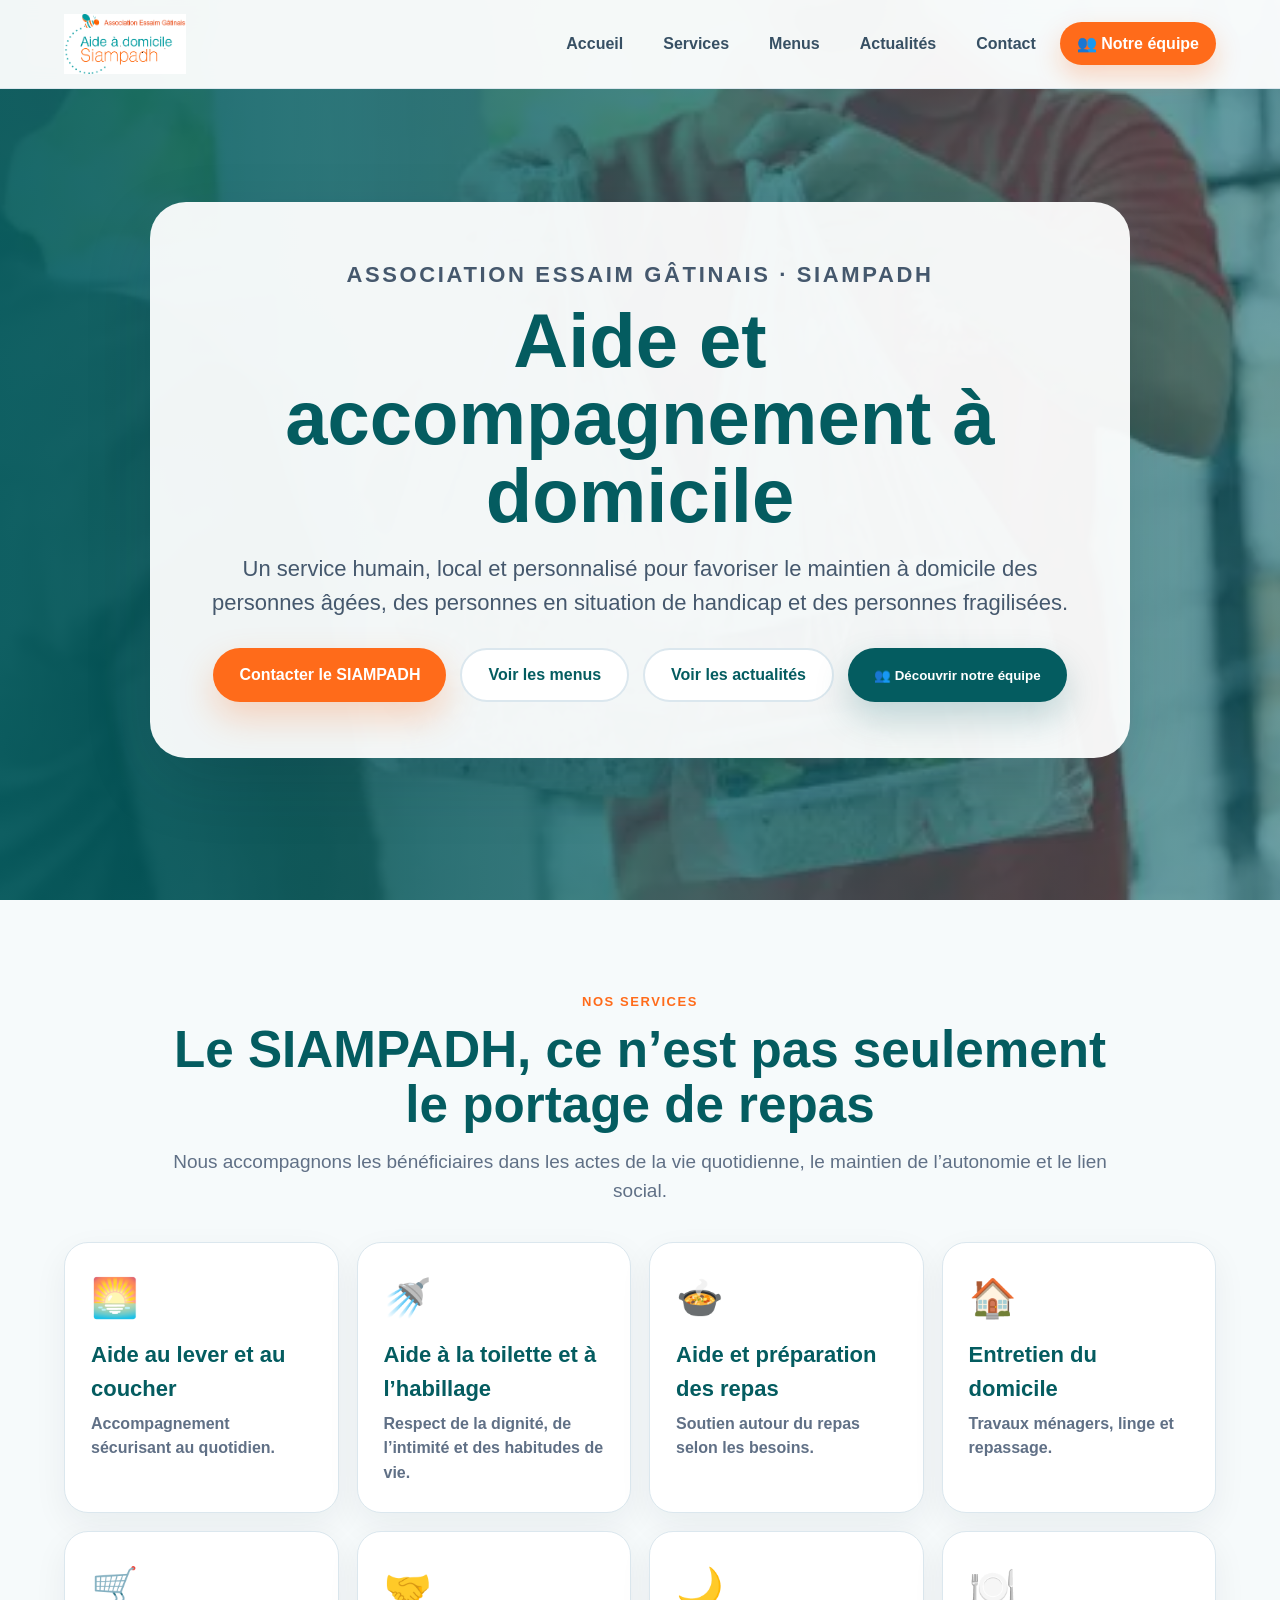
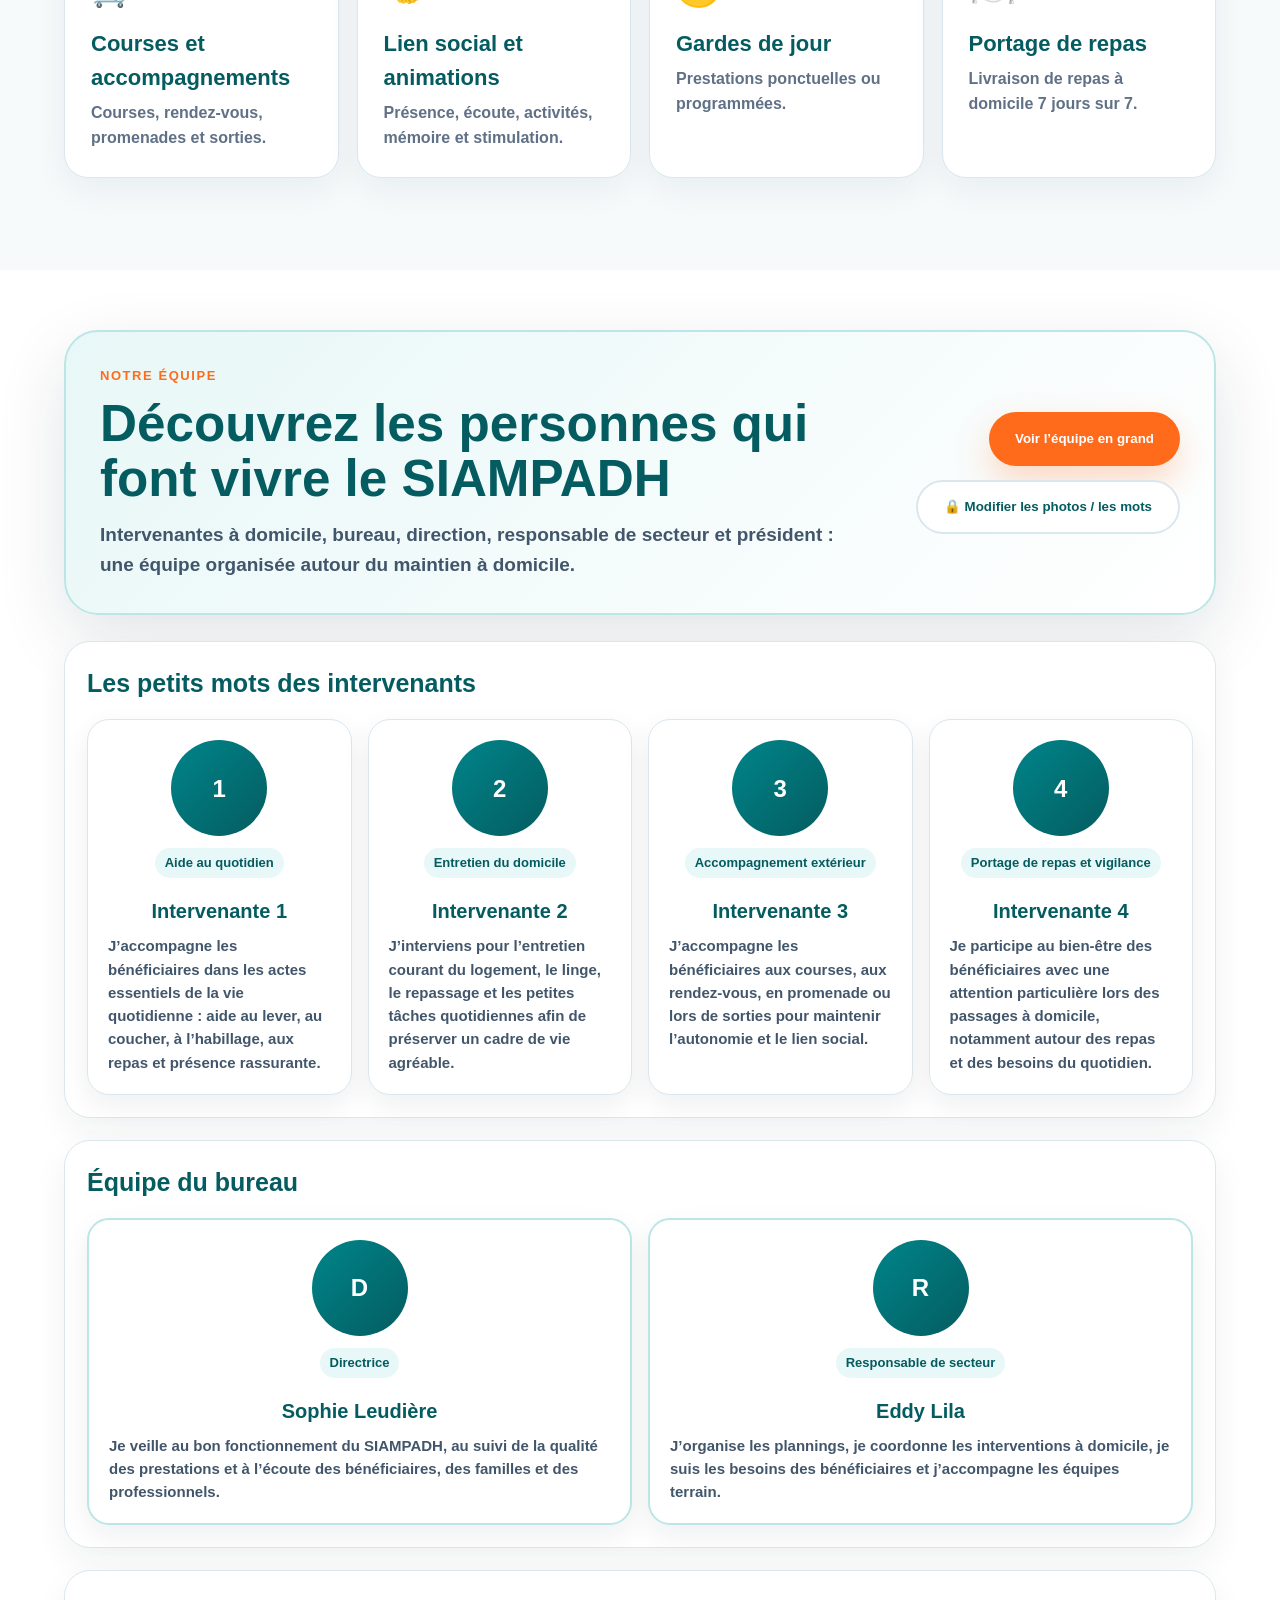
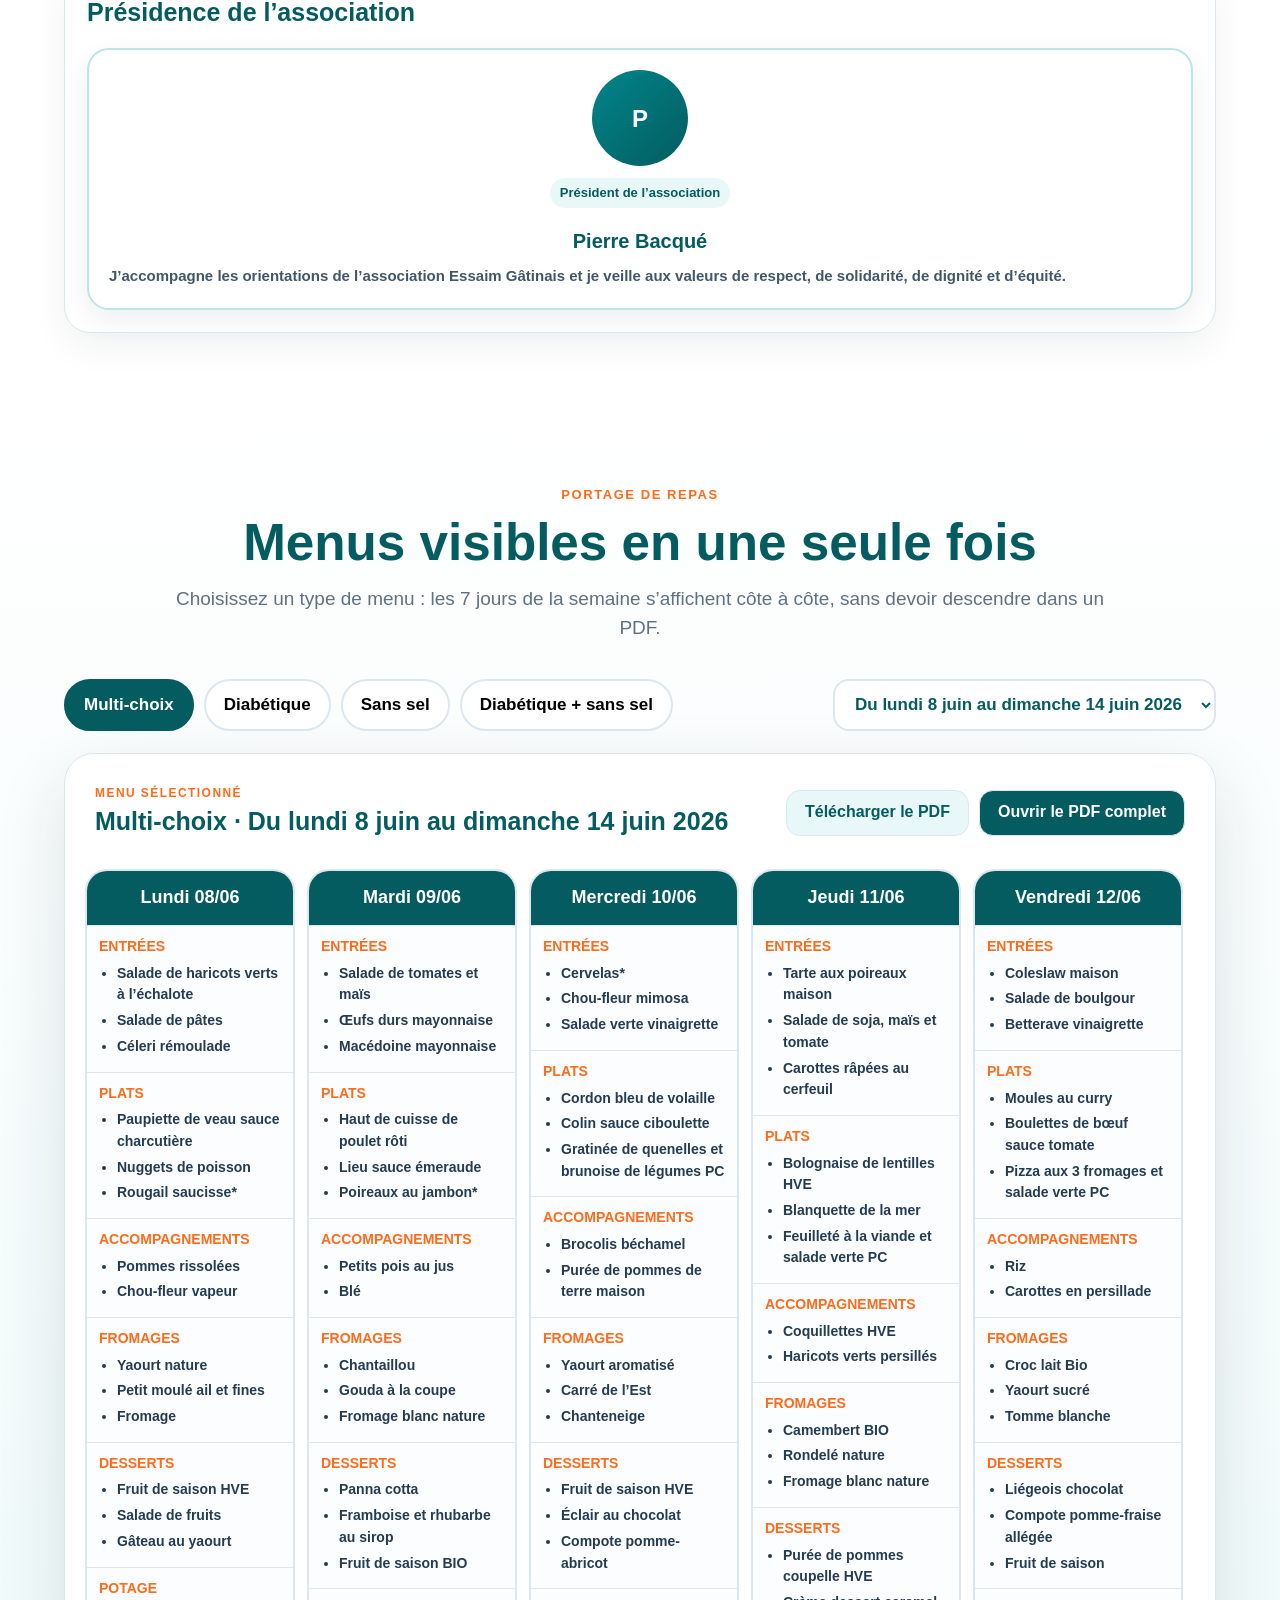
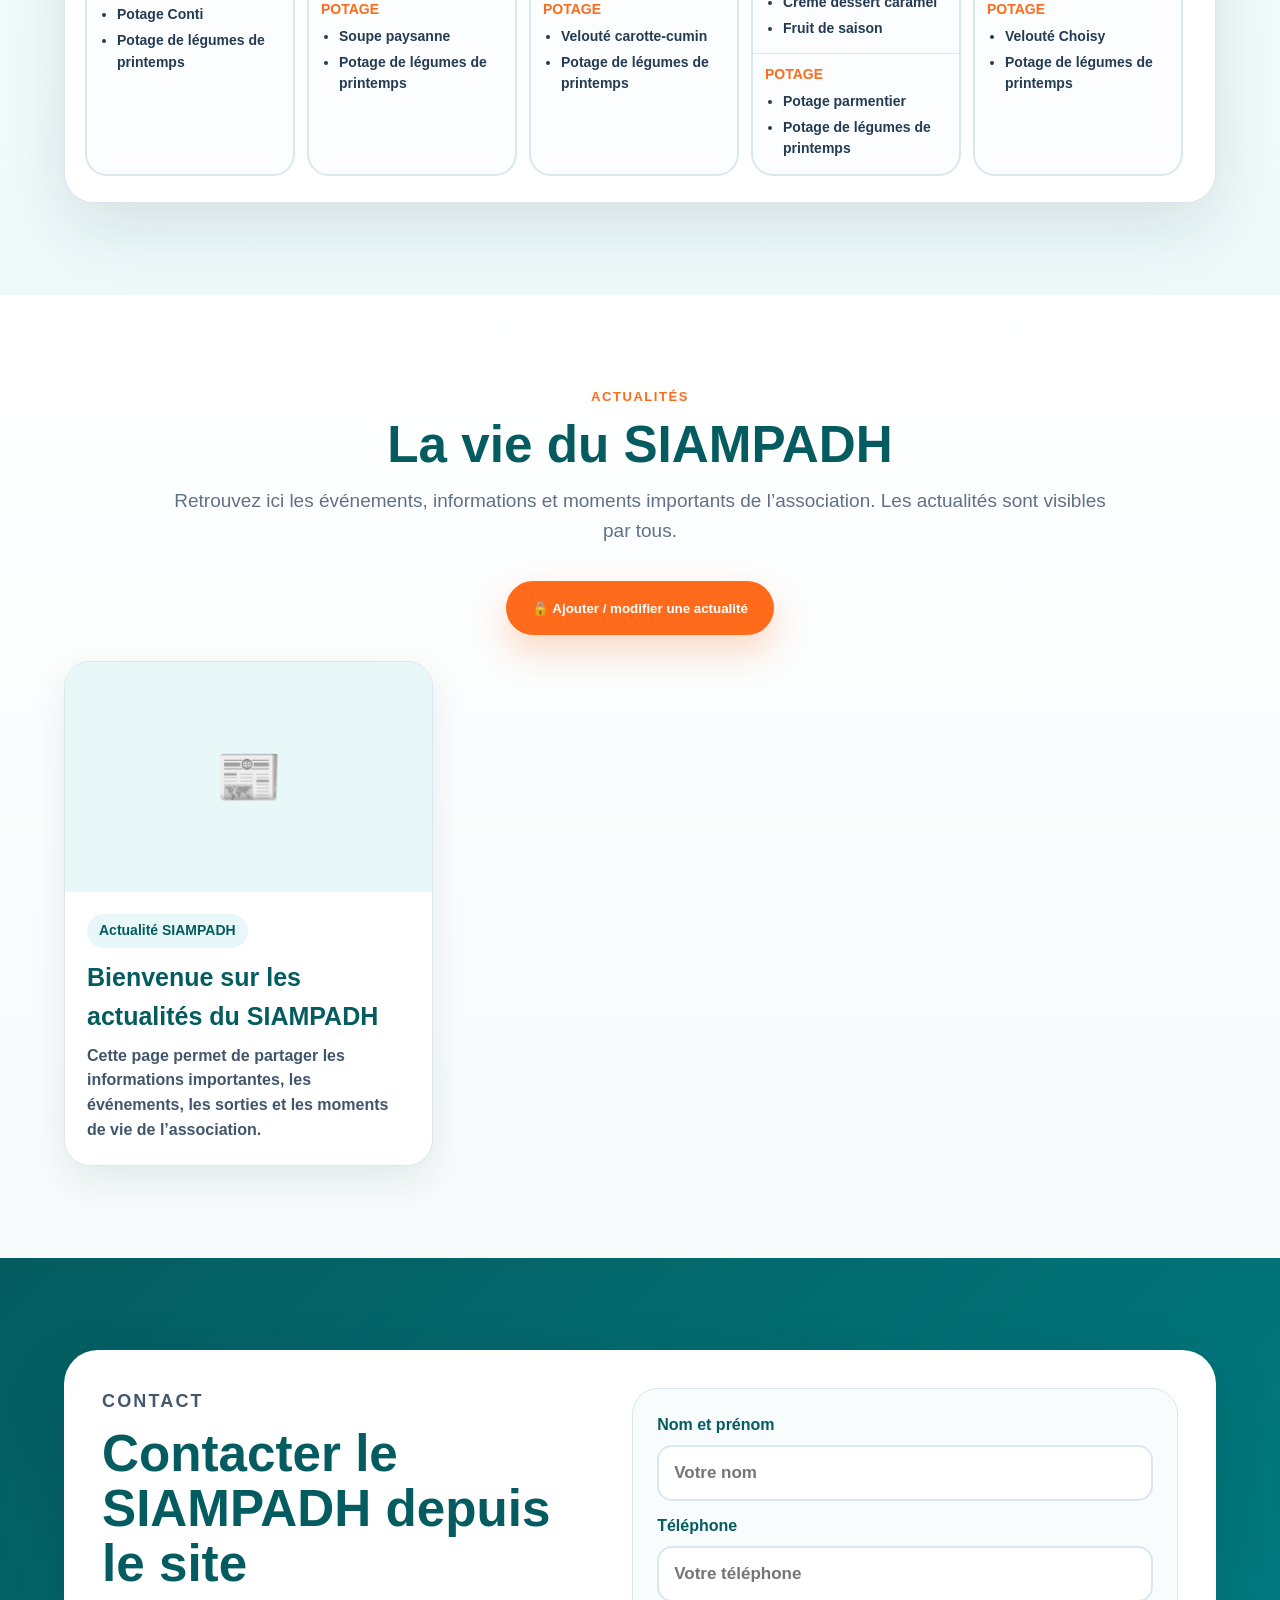
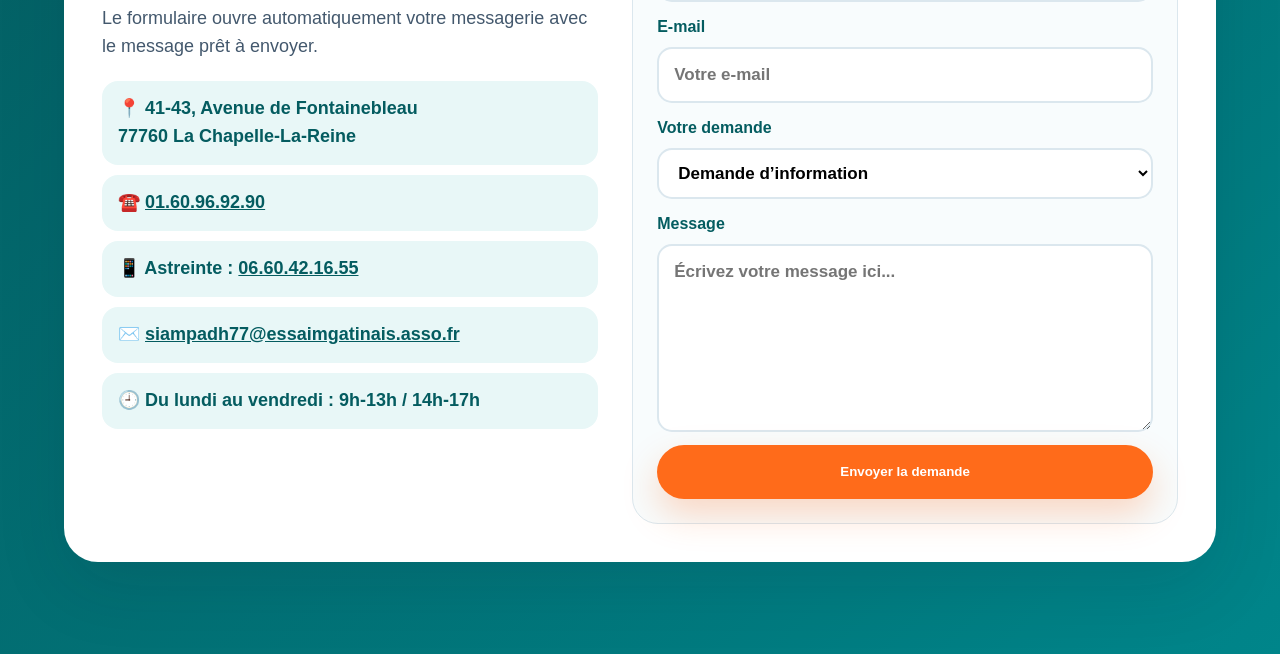
==== index.html @ 6ff357e1 "Add files via upload" ====
<!DOCTYPE html>
<html lang="fr">
<head>
  <meta charset="UTF-8" />
  <meta name="viewport" content="width=device-width, initial-scale=1.0" />
  <title>SIAMPADH - Aide et accompagnement à domicile</title>
  <link rel="stylesheet" href="style.css" />
</head>
<body>
  <header class="topbar">
    <a href="#accueil" class="brand"><img src="assets/images/logo.png" alt="Logo SIAMPADH"></a>
    <button id="mobileToggle" class="mobile-toggle">☰</button>
    <nav id="mainNav">
      <a href="#accueil">Accueil</a>
      <a href="#services">Services</a>
      <a href="#menus">Menus</a>
      <a href="#actualites">Actualités</a>
      <a href="#contact">Contact</a>
      <button id="openTeamNav" class="nav-team-button" type="button">👥 Notre équipe</button>
    </nav>
  </header>

  <main>
    <section id="accueil" class="hero">
      <div class="hero-content">
        <p class="eyebrow">Association Essaim Gâtinais · SIAMPADH</p>
        <h1>Aide et accompagnement à domicile</h1>
        <p>Un service humain, local et personnalisé pour favoriser le maintien à domicile des personnes âgées, des personnes en situation de handicap et des personnes fragilisées.</p>
        <div class="actions">
          <a class="btn primary" href="#contact">Contacter le SIAMPADH</a>
          <a class="btn secondary" href="#menus">Voir les menus</a>
          <a class="btn secondary" href="#actualites">Voir les actualités</a>
          <button class="btn team" id="openTeamHero" type="button">👥 Découvrir notre équipe</button>
        </div>
      </div>
    </section>

    <section id="services" class="section">
      <div class="section-head">
        <p class="eyebrow">Nos services</p>
        <h2>Le SIAMPADH, ce n’est pas seulement le portage de repas</h2>
        <p>Nous accompagnons les bénéficiaires dans les actes de la vie quotidienne, le maintien de l’autonomie et le lien social.</p>
      </div>
      <div class="cards">
        <article><span>🌅</span><h3>Aide au lever et au coucher</h3><p>Accompagnement sécurisant au quotidien.</p></article>
        <article><span>🚿</span><h3>Aide à la toilette et à l’habillage</h3><p>Respect de la dignité, de l’intimité et des habitudes de vie.</p></article>
        <article><span>🍲</span><h3>Aide et préparation des repas</h3><p>Soutien autour du repas selon les besoins.</p></article>
        <article><span>🏠</span><h3>Entretien du domicile</h3><p>Travaux ménagers, linge et repassage.</p></article>
        <article><span>🛒</span><h3>Courses et accompagnements</h3><p>Courses, rendez-vous, promenades et sorties.</p></article>
        <article><span>🤝</span><h3>Lien social et animations</h3><p>Présence, écoute, activités, mémoire et stimulation.</p></article>
        <article><span>🌙</span><h3>Gardes de jour</h3><p>Prestations ponctuelles ou programmées.</p></article>
        <article><span>🍽️</span><h3>Portage de repas</h3><p>Livraison de repas à domicile 7 jours sur 7.</p></article>
      </div>
    </section>

    <section id="equipe" class="section equipe-section">
      <div class="equipe-preview">
        <div>
          <p class="eyebrow">Notre équipe</p>
          <h2>Découvrez les personnes qui font vivre le SIAMPADH</h2>
          <p>Intervenantes à domicile, bureau, direction, responsable de secteur et président : une équipe organisée autour du maintien à domicile.</p>
        </div>
        <div class="equipe-actions">
          <button class="btn primary" id="openTeamSection" type="button">Voir l’équipe en grand</button>
          <button class="btn secondary" id="openTeamEditDirect" type="button">🔒 Modifier les photos / les mots</button>
        </div>
      </div>

      <div class="team-public-page" id="teamInlinePublic" aria-label="Présentation visible de l’équipe"></div>
      <div class="team-edit-direct" id="teamEditDirect" hidden>
        <div class="direct-login" id="directLoginBox">
          <h3>Modification de l’équipe</h3>
          <p>Cette partie est réservée à la modification. Sans mot de passe, l’équipe reste visible au-dessus.</p>
          <div class="admin-row">
            <input id="directPassword" type="password" placeholder="Mot de passe">
            <button class="mini-btn dark" id="directLoginBtn" type="button">Entrer</button>
          </div>
          <p class="admin-error" id="directLoginError" aria-live="polite"></p>
        </div>
        <form id="directTeamEditForm" class="team-edit-form" hidden>
          <div class="admin-headline">
            <div>
              <h3>Photos de profil et mots de présentation</h3>
              <p>Ajoutez une photo pour chaque membre de l’équipe et modifiez leurs petits mots de présentation.</p>
            </div>
            <button class="mini-btn" id="directResetTeamBtn" type="button">Réinitialiser</button>
          </div>
          <div id="directTeamEditorList" class="team-editor-list"></div>
          <button class="btn primary" type="submit">Enregistrer</button>
          <p class="save-message" id="directTeamSaveMessage" aria-live="polite"></p>
        </form>
      </div>
    </section>

    <section id="menus" class="section menus-section">
      <div class="section-head">
        <p class="eyebrow">Portage de repas</p>
        <h2>Menus visibles en une seule fois</h2>
        <p>Choisissez un type de menu : les 7 jours de la semaine s’affichent côte à côte, sans devoir descendre dans un PDF.</p>
      </div>

      <div class="menu-controls">
        <div id="menuTabs" class="tabs"></div>
        <select id="weekSelect" class="week-select" aria-label="Choisir une semaine"></select>
      </div>

      <div class="calendar-wrap">
        <div class="calendar-head">
          <div>
            <p class="small">Menu sélectionné</p>
            <h3 id="menuTitle">Menu</h3>
          </div>
          <div class="pdf-links">
            <a id="downloadPdf" class="mini-btn" download>Télécharger le PDF</a>
            <a id="openPdf" class="mini-btn dark" target="_blank">Ouvrir le PDF complet</a>
          </div>
        </div>
        <div id="weeklyCalendar" class="weekly-calendar"></div>
      </div>

    </section>


    <section id="actualites" class="section news-section">
      <div class="section-head">
        <p class="eyebrow">Actualités</p>
        <h2>La vie du SIAMPADH</h2>
        <p>Retrouvez ici les événements, informations et moments importants de l’association. Les actualités sont visibles par tous.</p>
      </div>

      <div class="news-actions-bar">
        <button class="btn primary" id="openNewsAdmin" type="button">🔒 Ajouter / modifier une actualité</button>
      </div>

      <div id="newsPublicList" class="news-grid" aria-label="Liste des actualités"></div>

      <div id="newsAdminPanel" class="news-admin-panel" hidden>
        <div id="newsLoginBox" class="direct-login">
          <h3>Modification des actualités</h3>
          <p>Cette partie est réservée à l’ajout et à la modification des actualités. Les visiteurs peuvent lire les actualités sans mot de passe.</p>
          <div class="admin-row">
            <input id="newsPassword" type="password" placeholder="Mot de passe">
            <button class="mini-btn dark" id="newsLoginBtn" type="button">Entrer</button>
          </div>
          <p class="admin-error" id="newsLoginError" aria-live="polite"></p>
        </div>

        <div id="newsEditorBox" hidden>
          <div class="admin-headline">
            <div>
              <h3>Ajouter une actualité</h3>
              <p>Ajoutez une photo, un titre, une date et un texte. Cliquez sur enregistrer pour l’afficher sur le site. Les photos sont automatiquement allégées pour que l’enregistrement fonctionne mieux.</p>
            </div>
            <button class="mini-btn" id="closeNewsAdmin" type="button">Fermer la modification</button>
          </div>

          <form id="newsForm" class="news-form">
            <div class="news-photo-edit">
              <div id="newsPhotoPreview" class="news-photo-preview">📸</div>
              <label class="photo-upload-label">Ajouter une photo
                <input id="newsPhotoInput" type="file" accept="image/*">
              </label>
            </div>
            <div class="news-fields">
              <label>Titre de l’actualité
                <input id="newsTitleInput" required placeholder="Exemple : Sortie avant les congés d’été">
              </label>
              <label>Date
                <input id="newsDateInput" type="date">
              </label>
              <label>Texte de l’actualité
                <textarea id="newsTextInput" required rows="6" placeholder="Écrivez votre actualité ici..."></textarea>
              </label>
              <button class="btn primary" type="submit">Enregistrer l’actualité</button>
              <button class="btn secondary" id="cancelNewsEdit" type="button" hidden>Annuler la modification</button>
              <p class="save-message" id="newsSaveMessage" aria-live="polite"></p>
            </div>
          </form>

          <h3 class="news-manage-title">Actualités déjà publiées</h3>
          <div id="newsManageList" class="news-manage-list"></div>
        </div>
      </div>
    </section>

    <section id="contact" class="section contact-section">
      <div class="contact-card">
        <div>
          <p class="eyebrow">Contact</p>
          <h2>Contacter le SIAMPADH depuis le site</h2>
          <p>Le formulaire ouvre automatiquement votre messagerie avec le message prêt à envoyer.</p>
          <div class="contact-info">
            <p>📍 41-43, Avenue de Fontainebleau<br>77760 La Chapelle-La-Reine</p>
            <p>☎️ <a href="tel:0160969290">01.60.96.92.90</a></p>
            <p>📱 Astreinte : <a href="tel:0660421655">06.60.42.16.55</a></p>
            <p>✉️ <a href="mailto:siampadh77@essaimgatinais.asso.fr">siampadh77@essaimgatinais.asso.fr</a></p>
            <p>🕘 Du lundi au vendredi : 9h-13h / 14h-17h</p>
          </div>
        </div>
        <form id="contactForm" class="contact-form">
          <label>Nom et prénom<input id="contactName" required placeholder="Votre nom"></label>
          <label>Téléphone<input id="contactPhone" placeholder="Votre téléphone"></label>
          <label>E-mail<input id="contactEmail" type="email" placeholder="Votre e-mail"></label>
          <label>Votre demande<select id="contactSubject"><option>Demande d’information</option><option>Aide à domicile</option><option>Portage de repas</option><option>Demande de rappel</option></select></label>
          <label>Message<textarea id="contactMessage" required rows="6" placeholder="Écrivez votre message ici..."></textarea></label>
          <button class="btn primary" type="submit">Envoyer la demande</button>
        </form>
      </div>
    </section>
  </main>

  <div class="team-modal" id="teamModal" aria-hidden="true" role="dialog" aria-modal="true" aria-labelledby="teamTitle">
    <div class="team-backdrop" data-close-team></div>
    <div class="team-window">
      <button class="team-close" type="button" data-close-team aria-label="Fermer">×</button>
      <div class="team-head">
        <p class="eyebrow">SIAMPADH</p>
        <h2 id="teamTitle">Notre équipe</h2>
        <p>Une présentation simple pour expliquer le rôle de chacun auprès des bénéficiaires et des familles.</p>
      </div>

      <div class="team-admin-bar">
        <button class="mini-btn dark" id="openTeamAdmin" type="button">✏️ Modifier cette équipe</button>
      </div>

      <div id="teamPublicContent"></div>

      <div class="team-admin-panel" id="teamAdminPanel" hidden>
        <div class="admin-login" id="adminLoginBox">
          <h3>Accès modification</h3>
          <p>Entrez le mot de passe administrateur pour modifier les textes et les photos de profil.</p>
          <div class="admin-row">
            <input id="teamPassword" type="password" placeholder="Mot de passe">
            <button class="mini-btn dark" id="teamLoginBtn" type="button">Entrer</button>
          </div>
          <p class="admin-error" id="teamLoginError" aria-live="polite"></p>
        </div>

        <form id="teamEditForm" class="team-edit-form" hidden>
          <div class="admin-headline">
            <div>
              <h3>Modifier la présentation de l’équipe</h3>
              <p>Vous pouvez changer le nom, le poste, le mot de présentation et ajouter une photo depuis votre ordinateur. Cliquez ensuite sur « Enregistrer ».</p>
            </div>
            <button class="mini-btn" id="resetTeamBtn" type="button">Réinitialiser</button>
          </div>
          <div id="teamEditorList" class="team-editor-list"></div>
          <button class="btn primary" type="submit">Enregistrer les modifications</button>
          <p class="save-message" id="teamSaveMessage" aria-live="polite"></p>
        </form>
      </div>
    </div>
  </div>

  <script src="menu-week-data.js"></script>
  <script src="script.js"></script>
</body>
</html>
---- style.css ----
:root{--teal:#00858a;--teal-dark:#045c60;--teal-soft:#e8f7f7;--orange:#ff6b1a;--ink:#102033;--muted:#607086;--line:#dbe7ee;--bg:#f6fafb;--white:#fff;--shadow:0 24px 70px rgba(16,32,51,.12)}
*{box-sizing:border-box;margin:0;padding:0}html{scroll-behavior:smooth}body{font-family:Arial,Helvetica,sans-serif;background:var(--bg);color:var(--ink);line-height:1.55}a{text-decoration:none;color:inherit}
.topbar{position:fixed;top:0;left:0;right:0;z-index:50;display:flex;align-items:center;justify-content:space-between;padding:14px 5vw;background:rgba(255,255,255,.95);backdrop-filter:blur(12px);border-bottom:1px solid var(--line)}.brand img{height:60px;display:block}nav{display:flex;gap:8px;align-items:center}nav a{font-weight:900;padding:12px 16px;border-radius:999px;color:#375064}nav a:hover{background:var(--teal-soft);color:var(--teal-dark)}.mobile-toggle{display:none;border:0;background:var(--teal);color:white;font-size:24px;border-radius:12px;padding:8px 12px}
.hero{min-height:100vh;display:grid;place-items:center;padding:130px 5vw 70px;background:linear-gradient(90deg,rgba(4,92,96,.92),rgba(4,92,96,.58)),url('assets/images/portage-repas.jpg') center/cover}.hero-content{max-width:980px;text-align:center;background:rgba(255,255,255,.94);border-radius:36px;padding:56px;box-shadow:var(--shadow)}.eyebrow{text-transform:uppercase;letter-spacing:.12em;color:var(--orange);font-weight:900;font-size:13px;margin-bottom:10px}h1{font-size:clamp(40px,6vw,76px);line-height:1.02;color:var(--teal-dark);margin-bottom:18px}h2{font-size:clamp(30px,4vw,52px);line-height:1.08;color:var(--teal-dark);margin-bottom:14px}h3{font-size:25px;color:var(--teal-dark)}.hero p{font-size:22px;color:#45586d}.actions{display:flex;justify-content:center;gap:14px;flex-wrap:wrap;margin-top:28px}.btn{display:inline-flex;align-items:center;justify-content:center;min-height:54px;padding:0 26px;border-radius:999px;font-weight:900;border:0;cursor:pointer}.primary{background:var(--orange);color:white;box-shadow:0 16px 35px rgba(255,107,26,.25)}.secondary{background:white;color:var(--teal-dark);border:2px solid var(--line)}
.section{padding:92px 5vw}.section-head{text-align:center;max-width:950px;margin:0 auto 36px}.section-head p:last-child{font-size:19px;color:var(--muted)}.cards{display:grid;grid-template-columns:repeat(4,1fr);gap:18px;max-width:1450px;margin:auto}.cards article{background:white;border:1px solid var(--line);border-radius:24px;padding:26px;box-shadow:0 12px 34px rgba(16,32,51,.06)}.cards span{font-size:38px}.cards h3{margin:10px 0 6px;font-size:22px}.cards p{color:var(--muted);font-weight:700}
.menus-section{background:linear-gradient(180deg,#fff,#eefafa)}.menu-controls{max-width:1600px;margin:0 auto 22px;display:flex;align-items:center;justify-content:space-between;gap:16px;flex-wrap:wrap}.tabs{display:flex;gap:10px;flex-wrap:wrap}.tab{border:2px solid var(--line);background:white;border-radius:999px;padding:14px 18px;font-weight:900;font-size:17px;cursor:pointer}.tab.active{background:var(--teal-dark);color:white;border-color:var(--teal-dark)}.week-select{min-height:52px;border:2px solid var(--line);border-radius:16px;background:white;padding:0 16px;font-size:17px;font-weight:900;color:var(--teal-dark)}
.calendar-wrap{max-width:1800px;margin:auto;background:white;border:1px solid var(--line);border-radius:30px;padding:20px;box-shadow:var(--shadow)}.calendar-head{display:flex;justify-content:space-between;align-items:center;gap:16px;margin-bottom:18px;padding:10px}.small{text-transform:uppercase;font-weight:900;color:var(--orange);font-size:12px;letter-spacing:.12em}.pdf-links{display:flex;gap:10px;flex-wrap:wrap}.mini-btn{display:inline-flex;align-items:center;justify-content:center;min-height:46px;padding:0 18px;border-radius:14px;background:var(--teal-soft);color:var(--teal-dark);font-weight:900;border:1px solid var(--line)}.mini-btn.dark{background:var(--teal-dark);color:white}
.weekly-calendar{display:grid;grid-template-columns:repeat(7,minmax(210px,1fr));gap:12px;align-items:stretch;overflow-x:auto;padding-bottom:6px}.day-card{min-width:210px;background:#fbfdfe;border:2px solid var(--line);border-radius:22px;overflow:hidden}.day-card h4{background:var(--teal-dark);color:white;text-align:center;padding:13px 8px;font-size:18px}.meal-block{border-top:1px solid var(--line);padding:10px 12px}.meal-block strong{display:block;color:var(--orange);font-size:14px;text-transform:uppercase;margin-bottom:5px}.meal-block ul{padding-left:18px}.meal-block li{font-size:14px;font-weight:700;margin-bottom:4px;color:#243b52}
.contact-section{background:linear-gradient(135deg,var(--teal-dark),var(--teal));}.contact-card{max-width:1250px;margin:auto;background:white;border-radius:34px;padding:38px;display:grid;grid-template-columns:1fr 1.1fr;gap:34px;box-shadow:var(--shadow)}.contact-card p{font-size:18px;color:#43586d}.contact-info{display:grid;gap:10px;margin-top:20px}.contact-info p{background:var(--teal-soft);padding:14px 16px;border-radius:16px;font-weight:900;color:var(--teal-dark)}.contact-info a{text-decoration:underline}.contact-form{background:#f8fcfd;border:1px solid var(--line);border-radius:26px;padding:24px;display:grid;gap:13px}.contact-form label{display:grid;gap:7px;color:var(--teal-dark);font-weight:900}.contact-form input,.contact-form select,.contact-form textarea{border:2px solid var(--line);border-radius:15px;padding:13px 15px;font:inherit;font-size:17px;background:white;outline:none}.contact-form input:focus,.contact-form select:focus,.contact-form textarea:focus{border-color:var(--teal)}
@media(max-width:1250px){.cards{grid-template-columns:repeat(2,1fr)}.weekly-calendar{grid-template-columns:repeat(7,240px)}}@media(max-width:850px){.topbar{padding:11px 4vw}.brand img{height:48px}.mobile-toggle{display:block}nav{display:none;position:absolute;top:74px;left:4vw;right:4vw;background:white;border:1px solid var(--line);border-radius:20px;padding:12px;box-shadow:var(--shadow)}nav.open{display:grid}.hero-content{padding:34px 22px;border-radius:28px}.hero p{font-size:19px}.section{padding:70px 5vw}.cards,.contact-card{grid-template-columns:1fr}.calendar-head{align-items:stretch;flex-direction:column}.pdf-links,.mini-btn{width:100%}.weekly-calendar{grid-template-columns:repeat(7,250px)}.day-card{min-width:250px}}


/* AJOUT UNIQUEMENT : bouton + fenêtre Notre équipe */
.nav-team-button{border:0;background:var(--orange);color:white;font-weight:900;padding:12px 17px;border-radius:999px;cursor:pointer;font-size:16px;box-shadow:0 12px 26px rgba(255,107,26,.25)}
.nav-team-button:hover{transform:translateY(-1px);filter:brightness(.98)}
.btn.team{background:var(--teal-dark);color:white;box-shadow:0 16px 35px rgba(4,92,96,.22)}
.equipe-section{background:#fff;padding-top:60px;padding-bottom:60px}.equipe-preview{max-width:1250px;margin:auto;background:linear-gradient(135deg,var(--teal-soft),#fff);border:2px solid #bce6e6;border-radius:34px;padding:34px;display:flex;align-items:center;justify-content:space-between;gap:28px;box-shadow:var(--shadow)}.equipe-preview p:not(.eyebrow){font-size:19px;color:#42566b;font-weight:700;max-width:760px}
.team-modal{position:fixed;inset:0;z-index:200;display:none;align-items:center;justify-content:center;padding:24px}.team-modal.open{display:flex}.team-backdrop{position:absolute;inset:0;background:rgba(8,23,36,.68);backdrop-filter:blur(7px)}.team-window{position:relative;z-index:1;width:min(1200px,96vw);max-height:90vh;overflow:auto;background:white;border-radius:34px;padding:34px;box-shadow:0 35px 90px rgba(0,0,0,.35);border:1px solid rgba(255,255,255,.7)}.team-close{position:sticky;top:0;float:right;width:48px;height:48px;border:0;border-radius:999px;background:var(--orange);color:white;font-size:34px;font-weight:900;cursor:pointer;line-height:1;z-index:3}.team-head{text-align:center;max-width:850px;margin:0 auto 24px;clear:both}.team-head p:last-child{font-size:18px;color:var(--muted);font-weight:700}.team-zone{margin-top:22px;background:#f8fcfd;border:1px solid var(--line);border-radius:26px;padding:22px}.team-zone h3{margin-bottom:16px}.team-grid{display:grid;gap:16px}.team-grid.four{grid-template-columns:repeat(4,1fr)}.team-grid.two{grid-template-columns:repeat(2,1fr)}.team-person{background:white;border:1px solid var(--line);border-radius:22px;padding:20px;box-shadow:0 10px 28px rgba(16,32,51,.07)}.team-person.strong{border:2px solid #bce6e6}.team-person h4{font-size:20px;color:var(--teal-dark);margin:10px 0 7px}.team-person p{color:#42566b;font-weight:700;font-size:15px}.avatar{width:50px;height:50px;border-radius:16px;background:linear-gradient(135deg,var(--teal),var(--teal-dark));color:white;display:grid;place-items:center;font-size:24px;font-weight:900}.president-card{display:flex;align-items:flex-start;gap:16px}body.modal-open{overflow:hidden}
@media(max-width:1050px){.team-grid.four{grid-template-columns:repeat(2,1fr)}}@media(max-width:850px){.equipe-preview{flex-direction:column;align-items:stretch}.nav-team-button{width:100%;text-align:left}.team-window{padding:22px;border-radius:24px}.team-grid.four,.team-grid.two{grid-template-columns:1fr}.president-card{display:block}.team-close{width:44px;height:44px;font-size:30px}}

/* AJOUT : modification équipe avec mot de passe */
.team-admin-bar{display:flex;align-items:center;justify-content:center;gap:14px;flex-wrap:wrap;margin:16px auto 24px;padding:16px;background:var(--teal-soft);border:1px solid #bce6e6;border-radius:20px}.team-admin-bar p{font-weight:800;color:var(--teal-dark)}
.team-admin-panel{margin:20px 0;background:#fff8f3;border:2px solid rgba(255,107,26,.25);border-radius:24px;padding:22px}.admin-login h3,.team-edit-form h3{color:var(--teal-dark);margin-bottom:8px}.admin-login p,.team-edit-form p{color:#42566b;font-weight:700}.admin-row{display:flex;gap:10px;flex-wrap:wrap;margin-top:14px}.admin-row input{flex:1;min-width:230px;border:2px solid var(--line);border-radius:14px;padding:12px 14px;font-size:17px}.admin-error{color:#b42318!important;margin-top:10px}.admin-headline{display:flex;justify-content:space-between;align-items:flex-start;gap:16px;margin-bottom:18px}.team-editor-list{display:grid;gap:18px;margin:18px 0}.editor-card{background:white;border:1px solid var(--line);border-radius:22px;padding:18px;display:grid;grid-template-columns:140px 1fr;gap:18px;box-shadow:0 10px 24px rgba(16,32,51,.06)}.editor-photo-box{display:grid;gap:10px;align-content:start}.editor-preview{width:116px;height:116px;border-radius:26px;object-fit:cover;background:var(--teal-soft);border:3px solid #bce6e6;display:grid;place-items:center;font-size:38px;font-weight:900;color:var(--teal-dark);overflow:hidden}.editor-preview img{width:100%;height:100%;object-fit:cover}.editor-card label{display:grid;gap:6px;margin-bottom:10px;font-weight:900;color:var(--teal-dark)}.editor-card input,.editor-card textarea{border:2px solid var(--line);border-radius:14px;padding:12px 14px;font:inherit;font-size:16px;background:#fff;outline:none}.editor-card textarea{min-height:95px;resize:vertical}.editor-card input:focus,.editor-card textarea:focus{border-color:var(--teal)}.save-message{font-weight:900;color:var(--teal-dark)!important;margin-top:12px}.team-person .photo-avatar{width:82px;height:82px;border-radius:24px;object-fit:cover;border:3px solid #bce6e6;background:var(--teal-soft);display:block;margin-bottom:10px}.team-person .avatar{margin-bottom:10px}.team-role{display:inline-block;background:var(--teal-soft);color:var(--teal-dark);font-weight:900;border-radius:999px;padding:5px 10px;margin-bottom:8px;font-size:13px}.team-zone.president .team-person{max-width:100%}
@media(max-width:850px){.admin-headline{flex-direction:column}.editor-card{grid-template-columns:1fr}.editor-preview{width:100%;height:180px}.team-admin-panel{padding:16px}.admin-row input,.admin-row .mini-btn{width:100%}}

/* AJOUT : panneau simple pour modifier les photos de profil */
.equipe-actions{display:flex;gap:14px;flex-wrap:wrap;justify-content:flex-end;align-items:center}
.team-edit-direct{margin-top:28px;background:#fff;border:2px solid #dbe7ee;border-radius:30px;padding:28px;box-shadow:0 20px 55px rgba(16,32,51,.10)}
.direct-login{max-width:780px;margin:auto;text-align:center;background:#f6fafb;border:1px solid #dbe7ee;border-radius:24px;padding:26px}
.team-editor-list{display:grid;grid-template-columns:repeat(2,minmax(0,1fr));gap:20px;margin:24px 0}
.editor-card.photo-card-big{display:grid;grid-template-columns:190px 1fr;gap:20px;align-items:start;background:#f9fcfd;border:1px solid #dbe7ee;border-radius:24px;padding:20px}
.big-preview{width:160px;height:160px;border-radius:50%;background:#e8f7f7;border:4px solid white;outline:2px solid #00858a;display:grid;place-items:center;font-size:44px;font-weight:900;color:#045c60;margin:auto;overflow:hidden;box-shadow:0 12px 28px rgba(16,32,51,.12)}
.big-preview img,.editor-preview img{width:100%;height:100%;object-fit:cover;display:block}
.photo-upload-label{margin-top:16px;display:block;text-align:center;background:#045c60;color:white;border-radius:16px;padding:12px;font-weight:900;cursor:pointer}
.photo-upload-label input{display:none}
.editor-person-type{font-size:13px;text-transform:uppercase;letter-spacing:.08em;color:#ff6b1a;font-weight:900;margin-bottom:10px}
.editor-fields label,.team-edit-form label{display:block;font-weight:900;color:#102033;margin-bottom:12px}
.editor-fields input,.editor-fields textarea,.admin-row input{width:100%;margin-top:7px;border:1px solid #dbe7ee;border-radius:14px;padding:13px;font:inherit;background:white;color:#102033}
.admin-row{display:flex;gap:12px;align-items:center;justify-content:center;margin-top:14px}
.admin-error{color:#b00020;font-weight:900;margin-top:10px}.save-message{color:#045c60;font-weight:900;margin-top:14px}
@media(max-width:900px){.team-editor-list{grid-template-columns:1fr}.editor-card.photo-card-big{grid-template-columns:1fr}.equipe-actions{justify-content:flex-start}.admin-row{flex-direction:column}.admin-row .mini-btn{width:100%}}

/* Correction : l’équipe est visible pour tout le monde. Le mot de passe sert uniquement à modifier. */
.team-public-page{max-width:1250px;margin:26px auto 0}
.team-public-page .team-zone{background:#fff;border:1px solid var(--line);box-shadow:0 14px 35px rgba(16,32,51,.06)}
.team-public-page .team-person{min-height:100%}
.team-public-page .team-person .photo-avatar,.team-public-page .team-person .avatar{width:96px;height:96px;border-radius:999px;margin:0 auto 12px}
.team-public-page .team-person{text-align:center}
.team-public-page .team-person p{text-align:left}
.team-edit-direct[hidden]{display:none!important}
.direct-login{max-width:720px;margin:auto;text-align:center}

/* AJOUT : page Actualités visible par tous + ajout photo avec mot de passe */
.news-section{background:linear-gradient(180deg,#ffffff,#f6fafb)}
.news-actions-bar{max-width:1250px;margin:0 auto 26px;display:flex;justify-content:center}
.news-grid{max-width:1250px;margin:0 auto;display:grid;grid-template-columns:repeat(3,minmax(0,1fr));gap:22px}
.news-card{background:white;border:1px solid var(--line);border-radius:26px;overflow:hidden;box-shadow:0 14px 35px rgba(16,32,51,.08)}
.news-card.empty{padding:28px;text-align:center;grid-column:1/-1}
.news-photo{height:230px;background:var(--teal-soft);display:grid;place-items:center;color:var(--teal-dark);font-size:54px;overflow:hidden}
.news-photo img{width:100%;height:100%;object-fit:cover;display:block}
.news-body{padding:22px}.news-date{display:inline-block;background:var(--teal-soft);color:var(--teal-dark);font-weight:900;border-radius:999px;padding:6px 12px;margin-bottom:10px;font-size:14px}.news-body h3{margin-bottom:8px}.news-body p:last-child{color:#42566b;font-weight:700}
.news-admin-panel{max-width:1250px;margin:28px auto 0;background:#fff;border:2px solid #dbe7ee;border-radius:30px;padding:28px;box-shadow:0 20px 55px rgba(16,32,51,.10)}
.news-form{display:grid;grid-template-columns:260px 1fr;gap:24px;background:#f9fcfd;border:1px solid var(--line);border-radius:26px;padding:22px;margin-top:18px}
.news-photo-preview{width:220px;height:220px;border-radius:28px;background:var(--teal-soft);border:4px solid white;outline:2px solid var(--teal);display:grid;place-items:center;font-size:56px;overflow:hidden;box-shadow:0 12px 28px rgba(16,32,51,.12)}
.news-photo-preview img{width:100%;height:100%;object-fit:cover;display:block}.news-fields label{display:block;font-weight:900;color:var(--teal-dark);margin-bottom:14px}.news-fields input,.news-fields textarea{width:100%;margin-top:7px;border:2px solid var(--line);border-radius:14px;padding:13px 15px;font:inherit;font-size:17px;background:white;outline:none}.news-fields input:focus,.news-fields textarea:focus{border-color:var(--teal)}
.news-manage-title{margin-top:28px}.news-manage-list{display:grid;gap:12px;margin-top:14px}.news-manage-card{display:grid;grid-template-columns:78px 1fr auto;gap:14px;align-items:center;background:#f8fcfd;border:1px solid var(--line);border-radius:18px;padding:12px}.news-manage-thumb{width:78px;height:64px;border-radius:14px;background:var(--teal-soft);display:grid;place-items:center;overflow:hidden}.news-manage-thumb img{width:100%;height:100%;object-fit:cover}.news-manage-card strong{color:var(--teal-dark);font-size:18px}.news-manage-card p{font-weight:800;color:var(--muted)}.news-manage-actions{display:flex;gap:8px;flex-wrap:wrap}.mini-btn.danger{background:#fff1f0;color:#b42318;border-color:#ffd6d2}
@media(max-width:1050px){.news-grid{grid-template-columns:repeat(2,1fr)}.news-form{grid-template-columns:1fr}.news-photo-preview{width:100%;height:240px}.news-manage-card{grid-template-columns:70px 1fr}.news-manage-actions{grid-column:1/-1}.news-manage-actions .mini-btn{flex:1}}
@media(max-width:700px){.news-grid{grid-template-columns:1fr}.news-photo{height:210px}.news-admin-panel{padding:18px}}
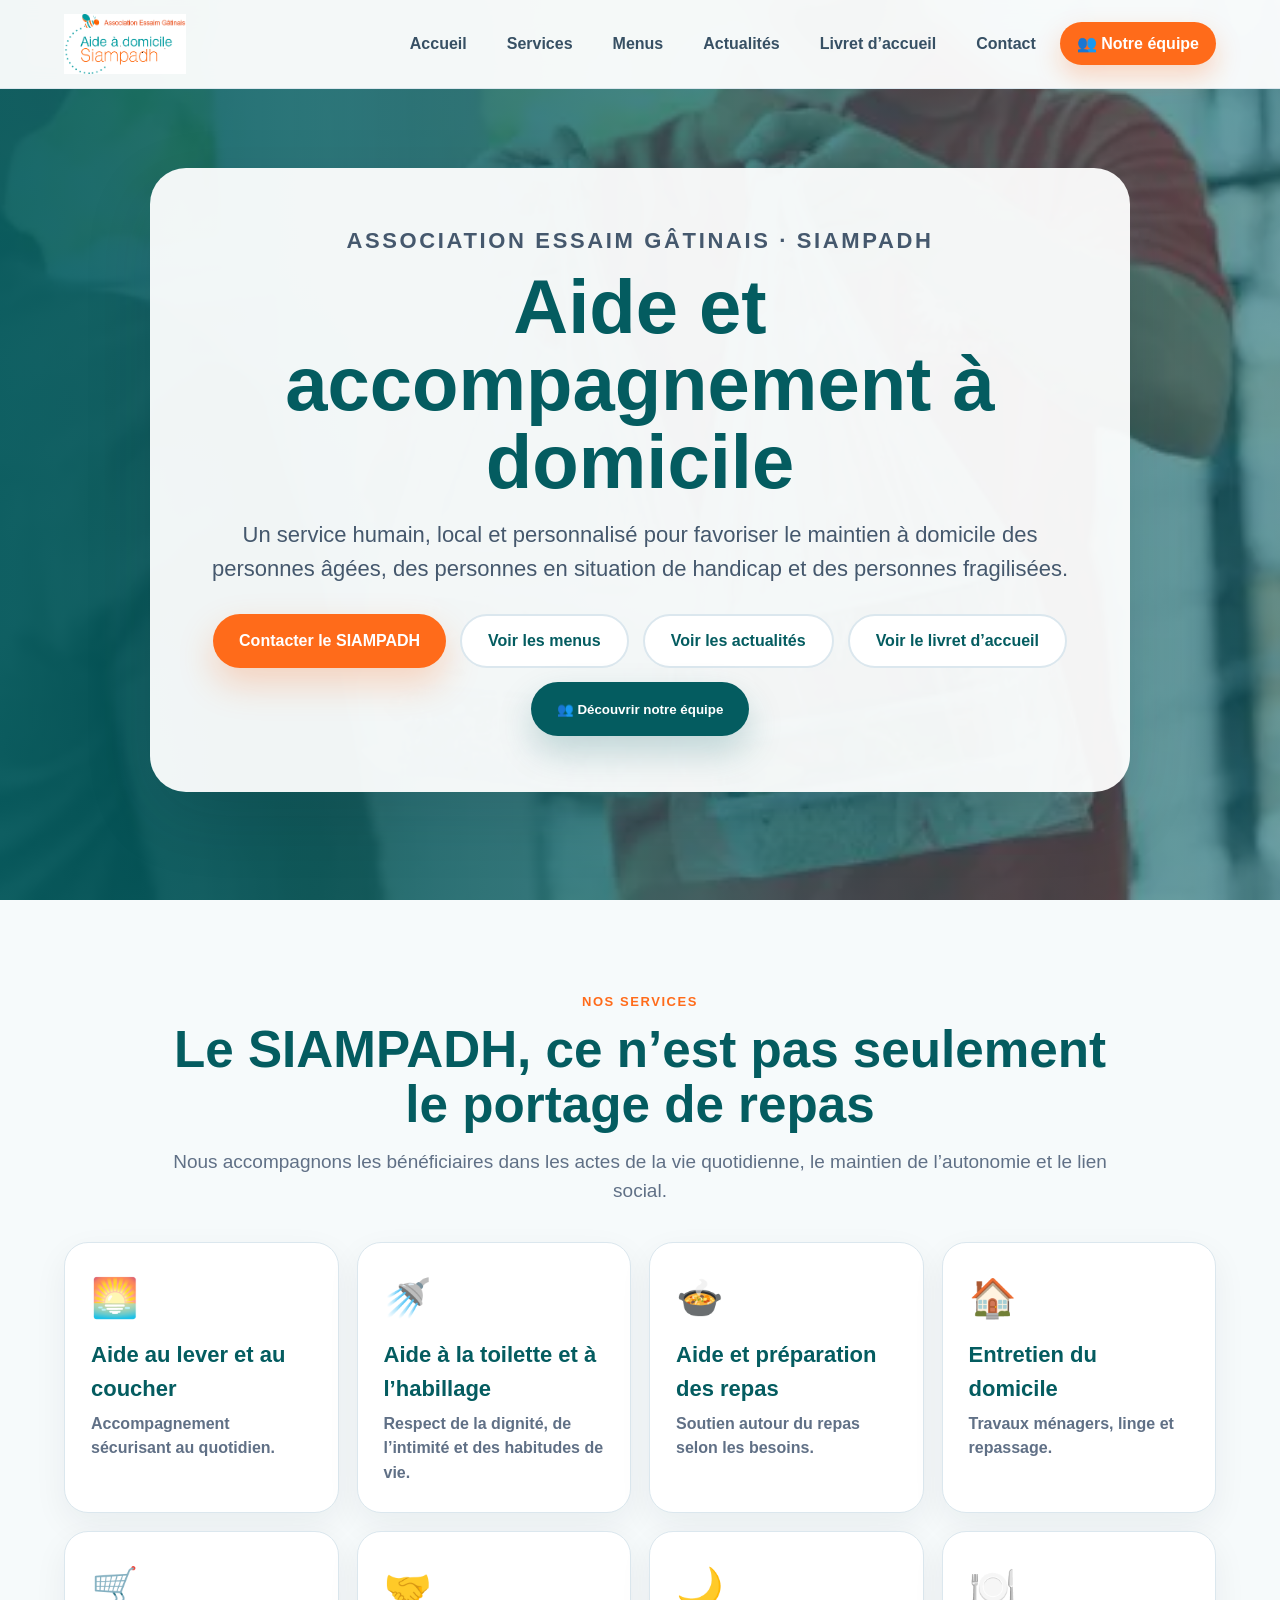
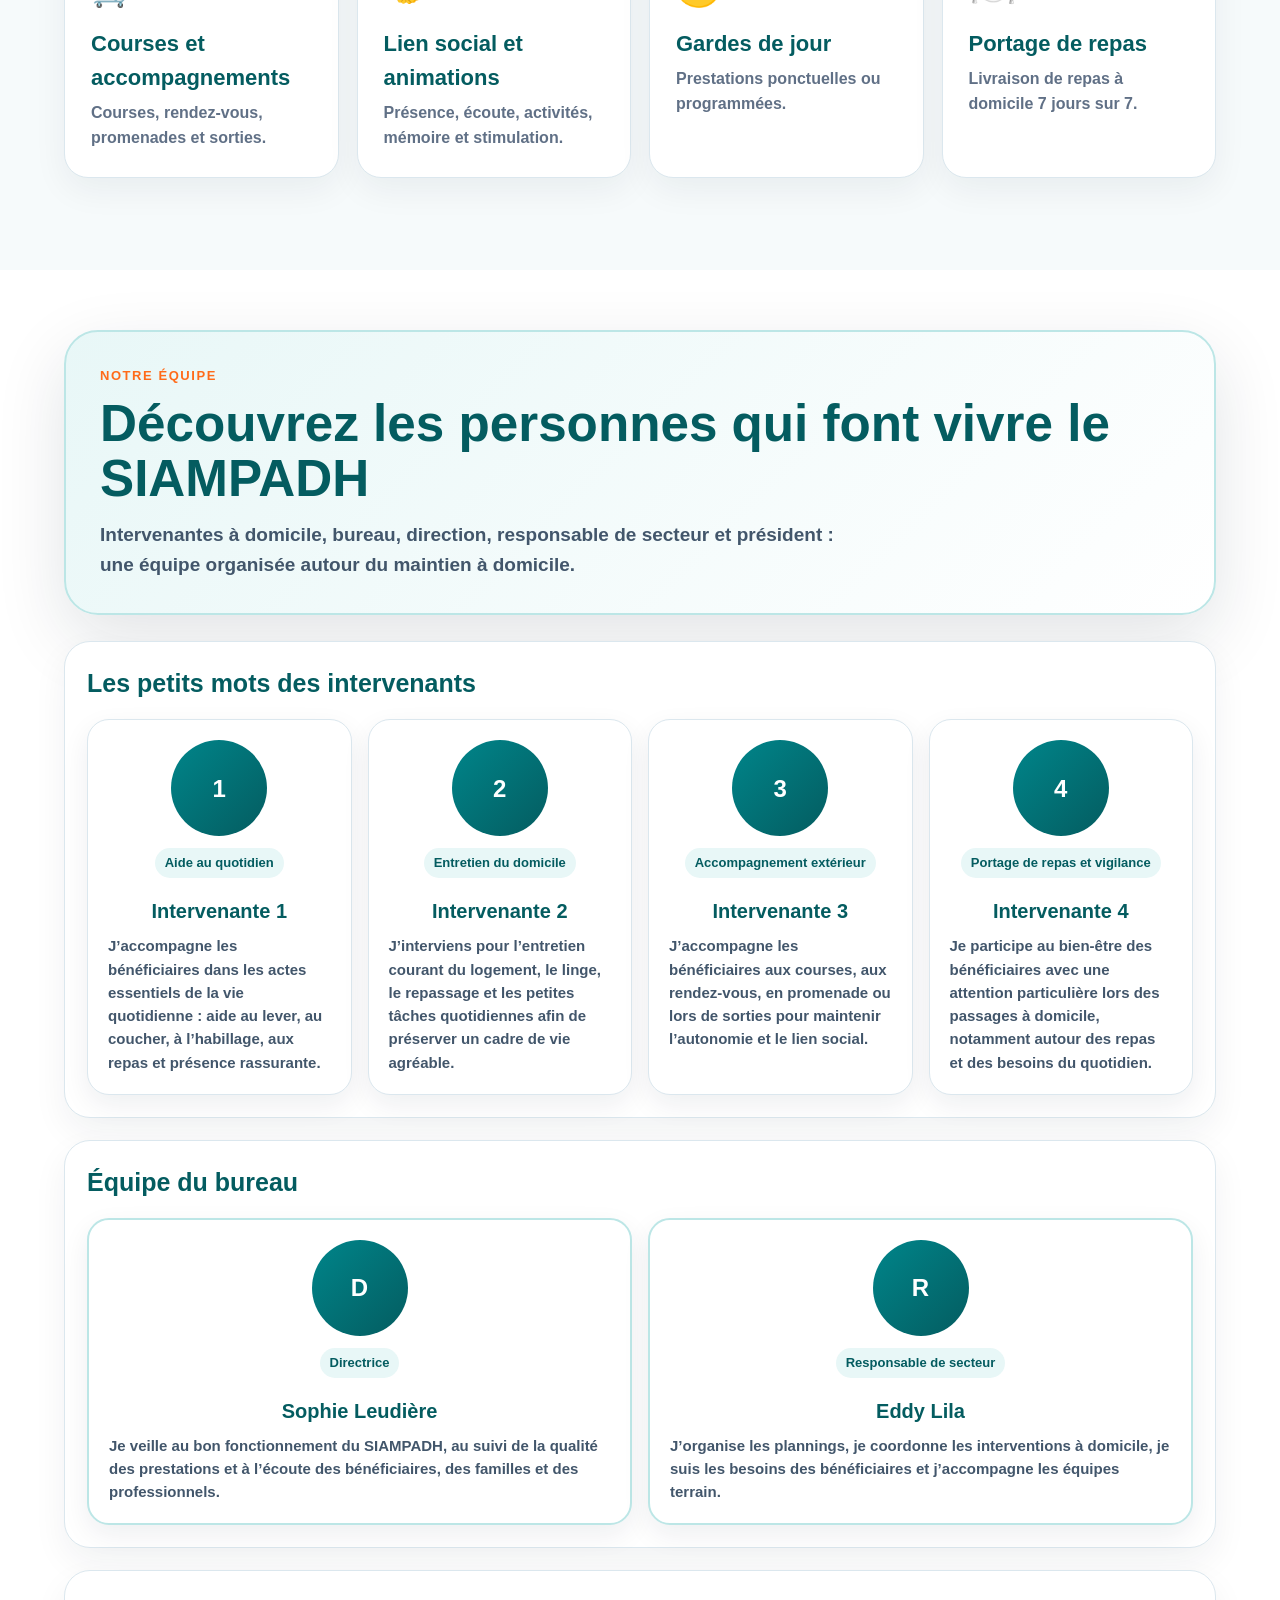
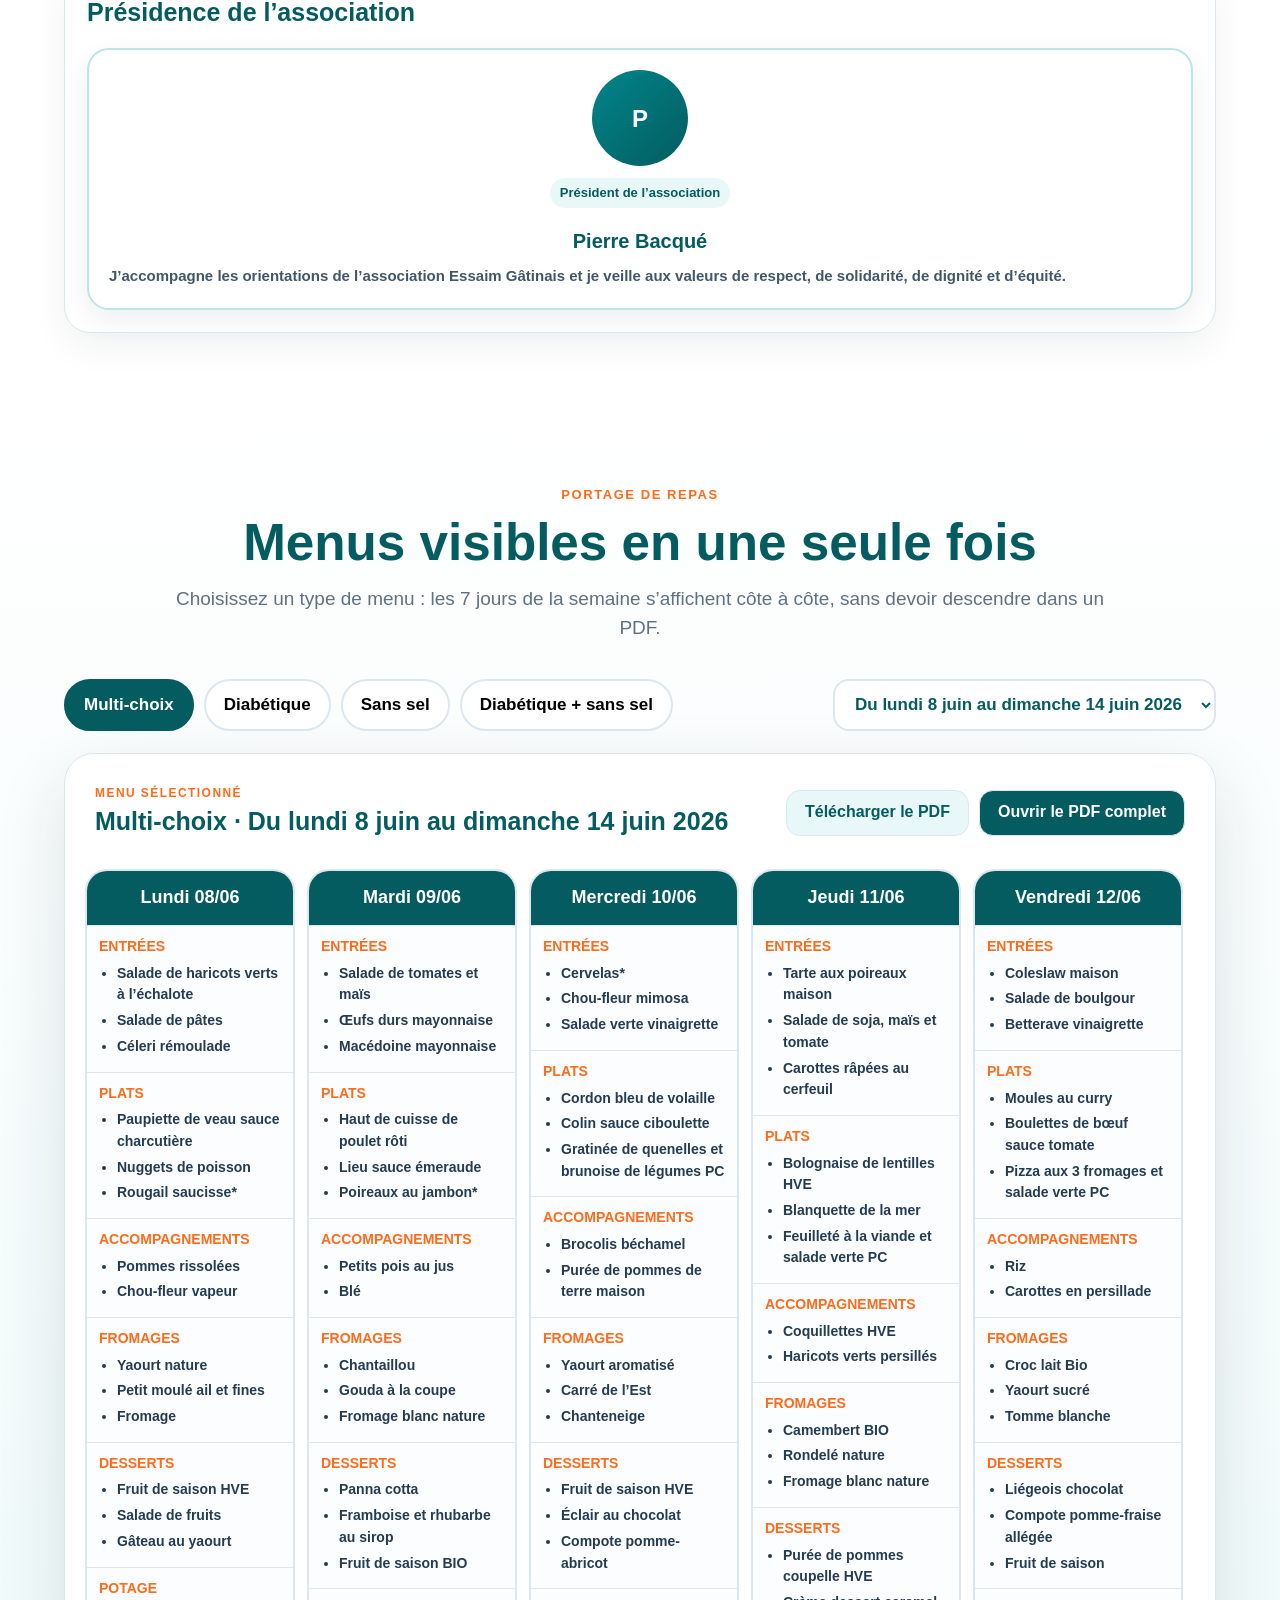
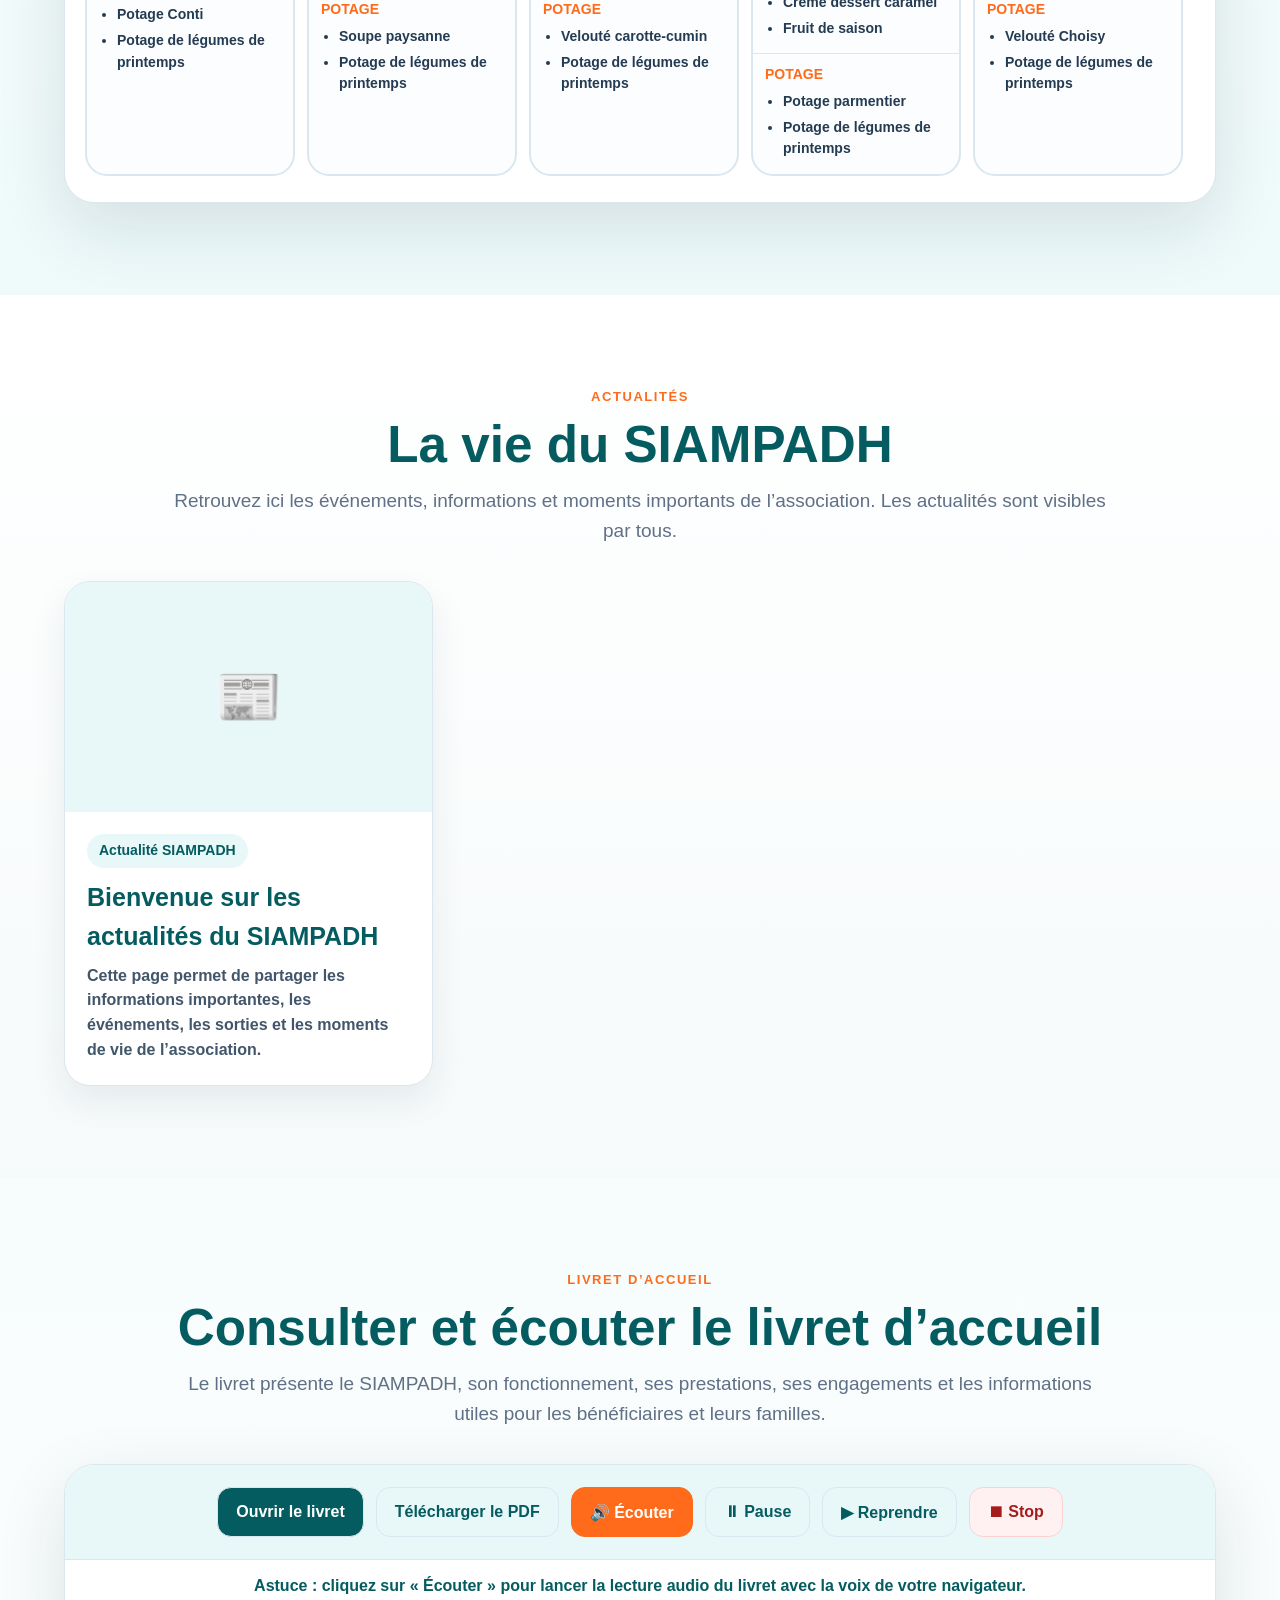
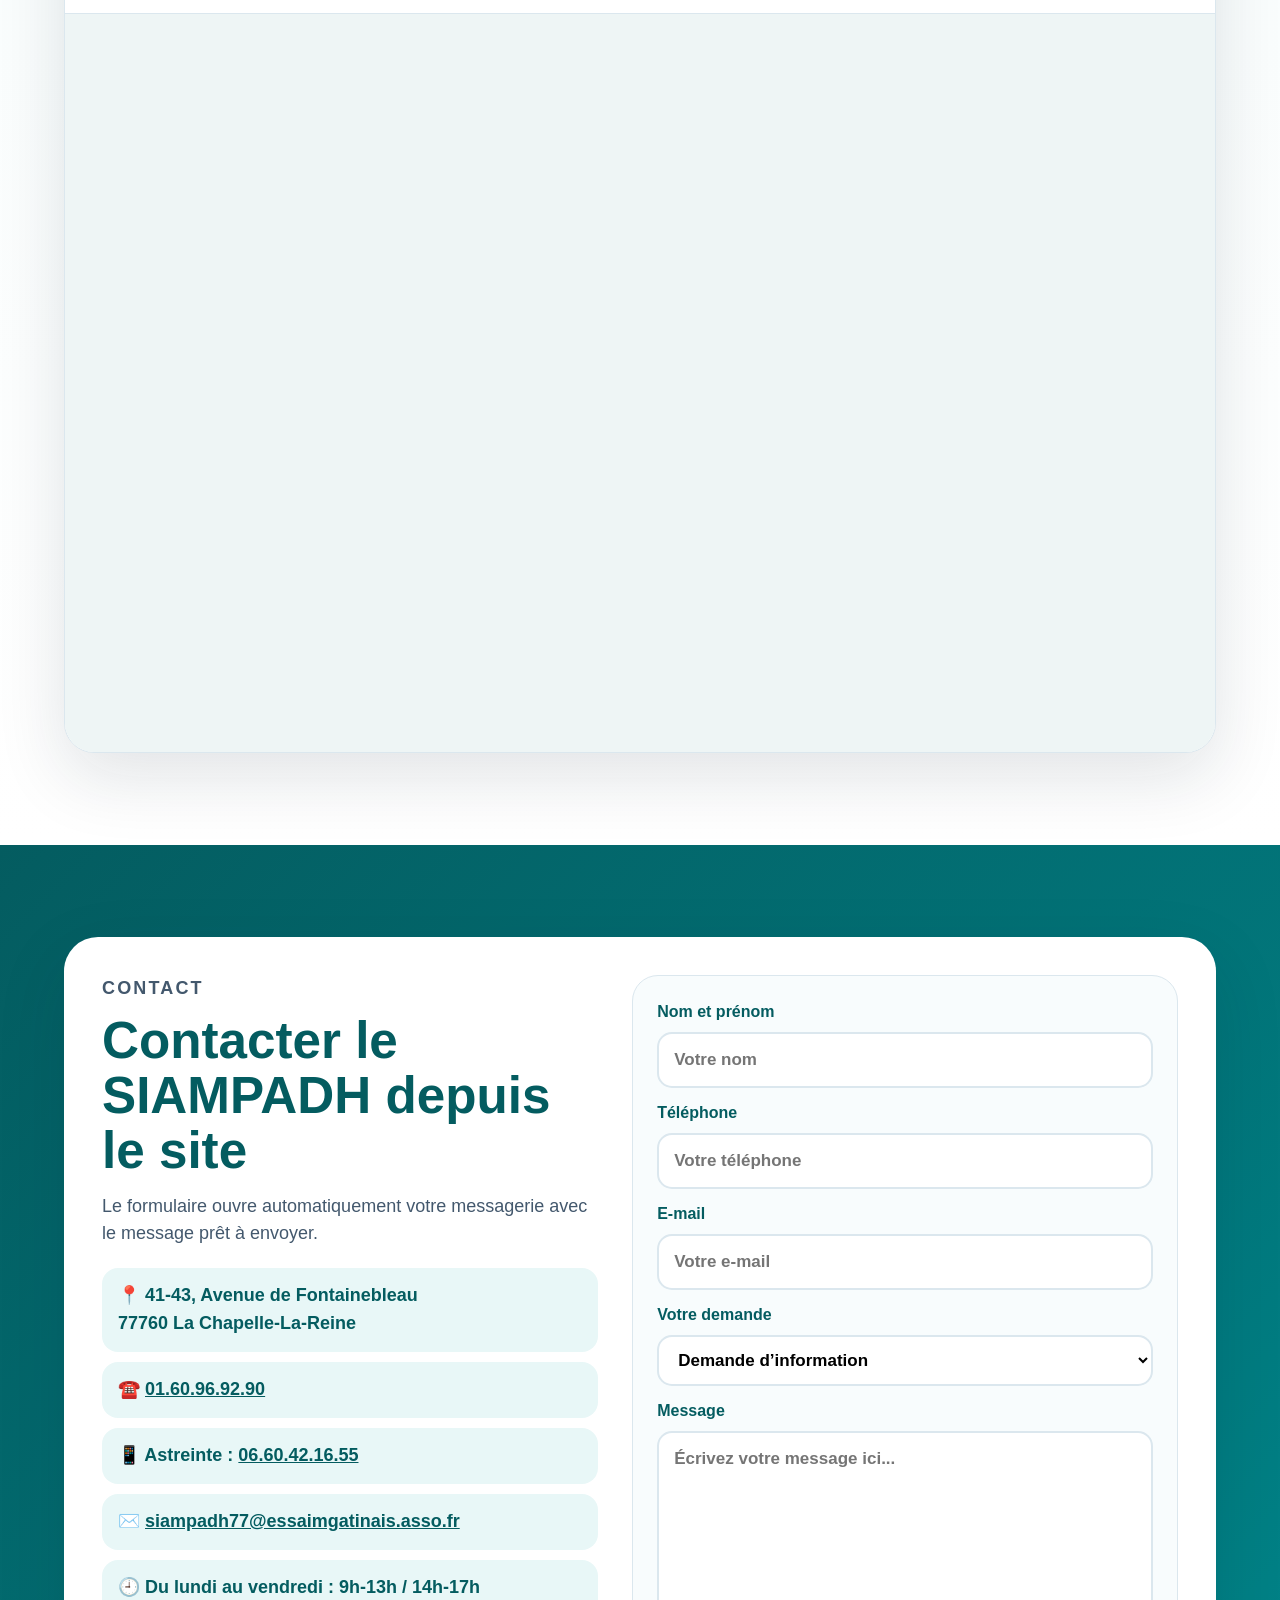
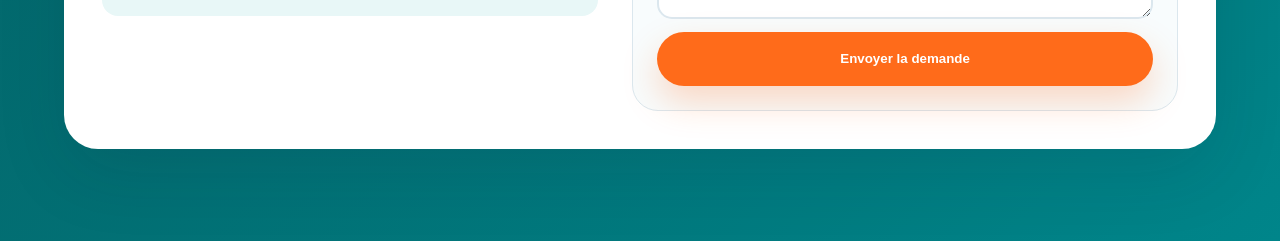
==== commit 88015c87: "Add files via upload" ====
--- a/index.html
+++ b/index.html
@@ -15,6 +15,7 @@
       <a href="#services">Services</a>
       <a href="#menus">Menus</a>
       <a href="#actualites">Actualités</a>
+      <a href="#livret">Livret d’accueil</a>
       <a href="#contact">Contact</a>
       <button id="openTeamNav" class="nav-team-button" type="button">👥 Notre équipe</button>
     </nav>
@@ -30,6 +31,7 @@
           <a class="btn primary" href="#contact">Contacter le SIAMPADH</a>
           <a class="btn secondary" href="#menus">Voir les menus</a>
           <a class="btn secondary" href="#actualites">Voir les actualités</a>
+          <a class="btn secondary" href="#livret">Voir le livret d’accueil</a>
           <button class="btn team" id="openTeamHero" type="button">👥 Découvrir notre équipe</button>
         </div>
       </div>
@@ -61,35 +63,10 @@
           <p>Intervenantes à domicile, bureau, direction, responsable de secteur et président : une équipe organisée autour du maintien à domicile.</p>
         </div>
         <div class="equipe-actions">
-          <button class="btn primary" id="openTeamSection" type="button">Voir l’équipe en grand</button>
-          <button class="btn secondary" id="openTeamEditDirect" type="button">🔒 Modifier les photos / les mots</button>
         </div>
       </div>
 
       <div class="team-public-page" id="teamInlinePublic" aria-label="Présentation visible de l’équipe"></div>
-      <div class="team-edit-direct" id="teamEditDirect" hidden>
-        <div class="direct-login" id="directLoginBox">
-          <h3>Modification de l’équipe</h3>
-          <p>Cette partie est réservée à la modification. Sans mot de passe, l’équipe reste visible au-dessus.</p>
-          <div class="admin-row">
-            <input id="directPassword" type="password" placeholder="Mot de passe">
-            <button class="mini-btn dark" id="directLoginBtn" type="button">Entrer</button>
-          </div>
-          <p class="admin-error" id="directLoginError" aria-live="polite"></p>
-        </div>
-        <form id="directTeamEditForm" class="team-edit-form" hidden>
-          <div class="admin-headline">
-            <div>
-              <h3>Photos de profil et mots de présentation</h3>
-              <p>Ajoutez une photo pour chaque membre de l’équipe et modifiez leurs petits mots de présentation.</p>
-            </div>
-            <button class="mini-btn" id="directResetTeamBtn" type="button">Réinitialiser</button>
-          </div>
-          <div id="directTeamEditorList" class="team-editor-list"></div>
-          <button class="btn primary" type="submit">Enregistrer</button>
-          <p class="save-message" id="directTeamSaveMessage" aria-live="polite"></p>
-        </form>
-      </div>
     </section>
 
     <section id="menus" class="section menus-section">
@@ -128,60 +105,31 @@
         <p>Retrouvez ici les événements, informations et moments importants de l’association. Les actualités sont visibles par tous.</p>
       </div>
 
-      <div class="news-actions-bar">
-        <button class="btn primary" id="openNewsAdmin" type="button">🔒 Ajouter / modifier une actualité</button>
+      <div id="newsPublicList" class="news-grid" aria-label="Liste des actualités"></div>
+
+    </section>
+
+    <section id="livret" class="section livret-section">
+      <div class="section-head">
+        <p class="eyebrow">Livret d’accueil</p>
+        <h2>Consulter et écouter le livret d’accueil</h2>
+        <p>Le livret présente le SIAMPADH, son fonctionnement, ses prestations, ses engagements et les informations utiles pour les bénéficiaires et leurs familles.</p>
       </div>
 
-      <div id="newsPublicList" class="news-grid" aria-label="Liste des actualités"></div>
-
-      <div id="newsAdminPanel" class="news-admin-panel" hidden>
-        <div id="newsLoginBox" class="direct-login">
-          <h3>Modification des actualités</h3>
-          <p>Cette partie est réservée à l’ajout et à la modification des actualités. Les visiteurs peuvent lire les actualités sans mot de passe.</p>
-          <div class="admin-row">
-            <input id="newsPassword" type="password" placeholder="Mot de passe">
-            <button class="mini-btn dark" id="newsLoginBtn" type="button">Entrer</button>
-          </div>
-          <p class="admin-error" id="newsLoginError" aria-live="polite"></p>
+      <div class="livret-card">
+        <div class="livret-toolbar" aria-label="Actions du livret d’accueil">
+          <a class="mini-btn dark" href="assets/livret/livret-accueil-siampadh.pdf" target="_blank">Ouvrir le livret</a>
+          <a class="mini-btn" href="assets/livret/livret-accueil-siampadh.pdf" download>Télécharger le PDF</a>
+          <button class="mini-btn listen" id="listenLivret" type="button">🔊 Écouter</button>
+          <button class="mini-btn" id="pauseLivret" type="button">⏸ Pause</button>
+          <button class="mini-btn" id="resumeLivret" type="button">▶ Reprendre</button>
+          <button class="mini-btn stop" id="stopLivret" type="button">⏹ Stop</button>
         </div>
-
-        <div id="newsEditorBox" hidden>
-          <div class="admin-headline">
-            <div>
-              <h3>Ajouter une actualité</h3>
-              <p>Ajoutez une photo, un titre, une date et un texte. Cliquez sur enregistrer pour l’afficher sur le site. Les photos sont automatiquement allégées pour que l’enregistrement fonctionne mieux.</p>
-            </div>
-            <button class="mini-btn" id="closeNewsAdmin" type="button">Fermer la modification</button>
-          </div>
-
-          <form id="newsForm" class="news-form">
-            <div class="news-photo-edit">
-              <div id="newsPhotoPreview" class="news-photo-preview">📸</div>
-              <label class="photo-upload-label">Ajouter une photo
-                <input id="newsPhotoInput" type="file" accept="image/*">
-              </label>
-            </div>
-            <div class="news-fields">
-              <label>Titre de l’actualité
-                <input id="newsTitleInput" required placeholder="Exemple : Sortie avant les congés d’été">
-              </label>
-              <label>Date
-                <input id="newsDateInput" type="date">
-              </label>
-              <label>Texte de l’actualité
-                <textarea id="newsTextInput" required rows="6" placeholder="Écrivez votre actualité ici..."></textarea>
-              </label>
-              <button class="btn primary" type="submit">Enregistrer l’actualité</button>
-              <button class="btn secondary" id="cancelNewsEdit" type="button" hidden>Annuler la modification</button>
-              <p class="save-message" id="newsSaveMessage" aria-live="polite"></p>
-            </div>
-          </form>
-
-          <h3 class="news-manage-title">Actualités déjà publiées</h3>
-          <div id="newsManageList" class="news-manage-list"></div>
-        </div>
+        <p class="livret-help" id="livretStatus">Astuce : cliquez sur « Écouter » pour lancer la lecture audio du livret avec la voix de votre navigateur.</p>
+        <iframe class="livret-frame" src="assets/livret/livret-accueil-siampadh.pdf#toolbar=1&navpanes=0&view=FitH" title="Livret d’accueil SIAMPADH"></iframe>
       </div>
     </section>
+
 
     <section id="contact" class="section contact-section">
       <div class="contact-card">
@@ -219,40 +167,14 @@
         <p>Une présentation simple pour expliquer le rôle de chacun auprès des bénéficiaires et des familles.</p>
       </div>
 
-      <div class="team-admin-bar">
-        <button class="mini-btn dark" id="openTeamAdmin" type="button">✏️ Modifier cette équipe</button>
-      </div>
-
       <div id="teamPublicContent"></div>
-
-      <div class="team-admin-panel" id="teamAdminPanel" hidden>
-        <div class="admin-login" id="adminLoginBox">
-          <h3>Accès modification</h3>
-          <p>Entrez le mot de passe administrateur pour modifier les textes et les photos de profil.</p>
-          <div class="admin-row">
-            <input id="teamPassword" type="password" placeholder="Mot de passe">
-            <button class="mini-btn dark" id="teamLoginBtn" type="button">Entrer</button>
-          </div>
-          <p class="admin-error" id="teamLoginError" aria-live="polite"></p>
-        </div>
-
-        <form id="teamEditForm" class="team-edit-form" hidden>
-          <div class="admin-headline">
-            <div>
-              <h3>Modifier la présentation de l’équipe</h3>
-              <p>Vous pouvez changer le nom, le poste, le mot de présentation et ajouter une photo depuis votre ordinateur. Cliquez ensuite sur « Enregistrer ».</p>
-            </div>
-            <button class="mini-btn" id="resetTeamBtn" type="button">Réinitialiser</button>
-          </div>
-          <div id="teamEditorList" class="team-editor-list"></div>
-          <button class="btn primary" type="submit">Enregistrer les modifications</button>
-          <p class="save-message" id="teamSaveMessage" aria-live="polite"></p>
-        </form>
-      </div>
     </div>
   </div>
 
   <script src="menu-week-data.js"></script>
+  <script src="equipe-data.js"></script>
+  <script src="actualites-data.js"></script>
+  <script src="livret-text.js"></script>
   <script src="script.js"></script>
 </body>
 </html>
--- a/style.css
+++ b/style.css
@@ -66,3 +66,14 @@
 .news-manage-title{margin-top:28px}.news-manage-list{display:grid;gap:12px;margin-top:14px}.news-manage-card{display:grid;grid-template-columns:78px 1fr auto;gap:14px;align-items:center;background:#f8fcfd;border:1px solid var(--line);border-radius:18px;padding:12px}.news-manage-thumb{width:78px;height:64px;border-radius:14px;background:var(--teal-soft);display:grid;place-items:center;overflow:hidden}.news-manage-thumb img{width:100%;height:100%;object-fit:cover}.news-manage-card strong{color:var(--teal-dark);font-size:18px}.news-manage-card p{font-weight:800;color:var(--muted)}.news-manage-actions{display:flex;gap:8px;flex-wrap:wrap}.mini-btn.danger{background:#fff1f0;color:#b42318;border-color:#ffd6d2}
 @media(max-width:1050px){.news-grid{grid-template-columns:repeat(2,1fr)}.news-form{grid-template-columns:1fr}.news-photo-preview{width:100%;height:240px}.news-manage-card{grid-template-columns:70px 1fr}.news-manage-actions{grid-column:1/-1}.news-manage-actions .mini-btn{flex:1}}
 @media(max-width:700px){.news-grid{grid-template-columns:1fr}.news-photo{height:210px}.news-admin-panel{padding:18px}}
+
+/* Section livret d'accueil */
+.livret-section{background:linear-gradient(180deg,#f7fcfc,#fff)}
+.livret-card{max-width:1500px;margin:0 auto;background:white;border:1px solid var(--line);border-radius:30px;box-shadow:var(--shadow);overflow:hidden}
+.livret-toolbar{display:flex;gap:12px;flex-wrap:wrap;align-items:center;justify-content:center;padding:22px;border-bottom:1px solid var(--line);background:var(--teal-soft)}
+.livret-toolbar .mini-btn{min-height:50px;font-size:16px}
+.livret-toolbar .listen{background:var(--orange);color:white;border-color:var(--orange)}
+.livret-toolbar .stop{background:#fff1f1;color:#a61b1b;border-color:#ffd0d0}
+.livret-help{text-align:center;font-weight:800;color:var(--teal-dark);padding:14px 22px;border-bottom:1px solid var(--line)}
+.livret-frame{display:block;width:100%;height:82vh;min-height:620px;border:0;background:#eef5f5}
+@media(max-width:850px){.livret-toolbar{display:grid;grid-template-columns:1fr;gap:10px}.livret-frame{height:72vh;min-height:520px}.livret-help{text-align:left}.livret-toolbar .mini-btn{width:100%}}
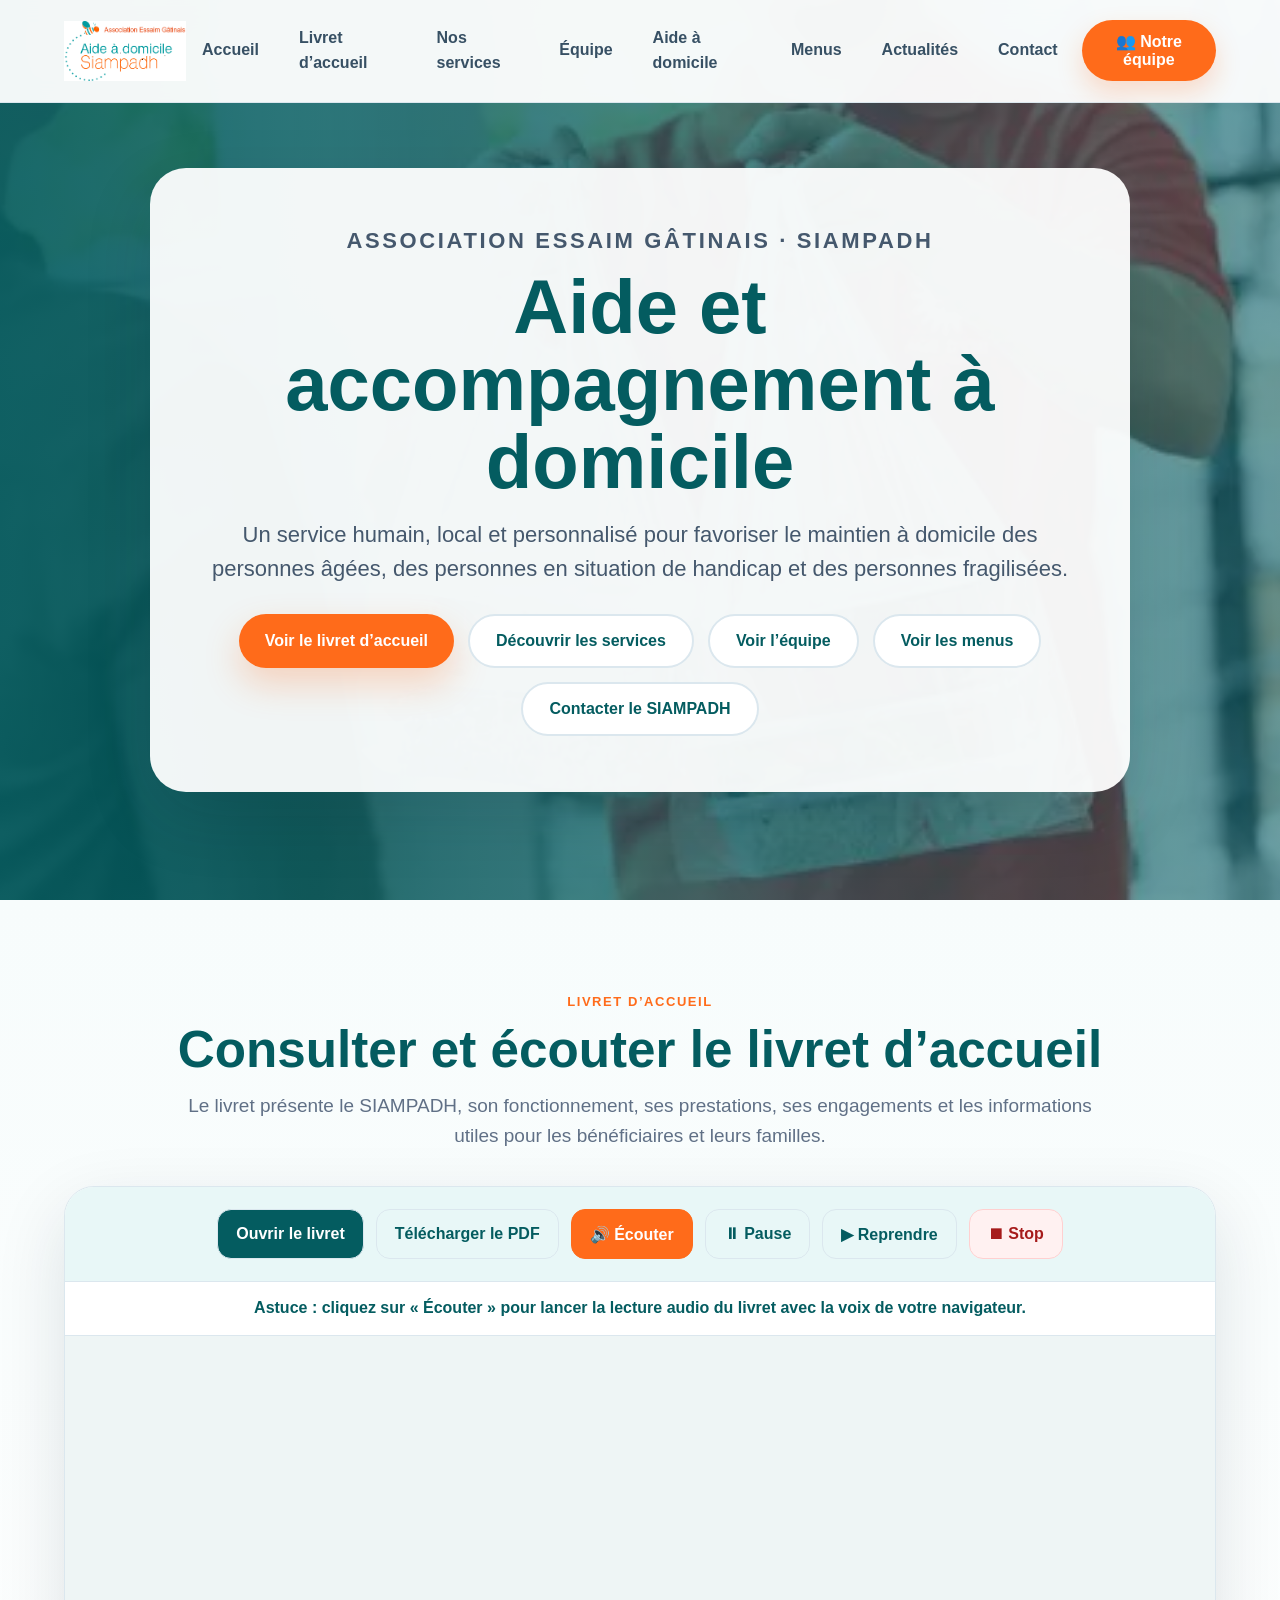
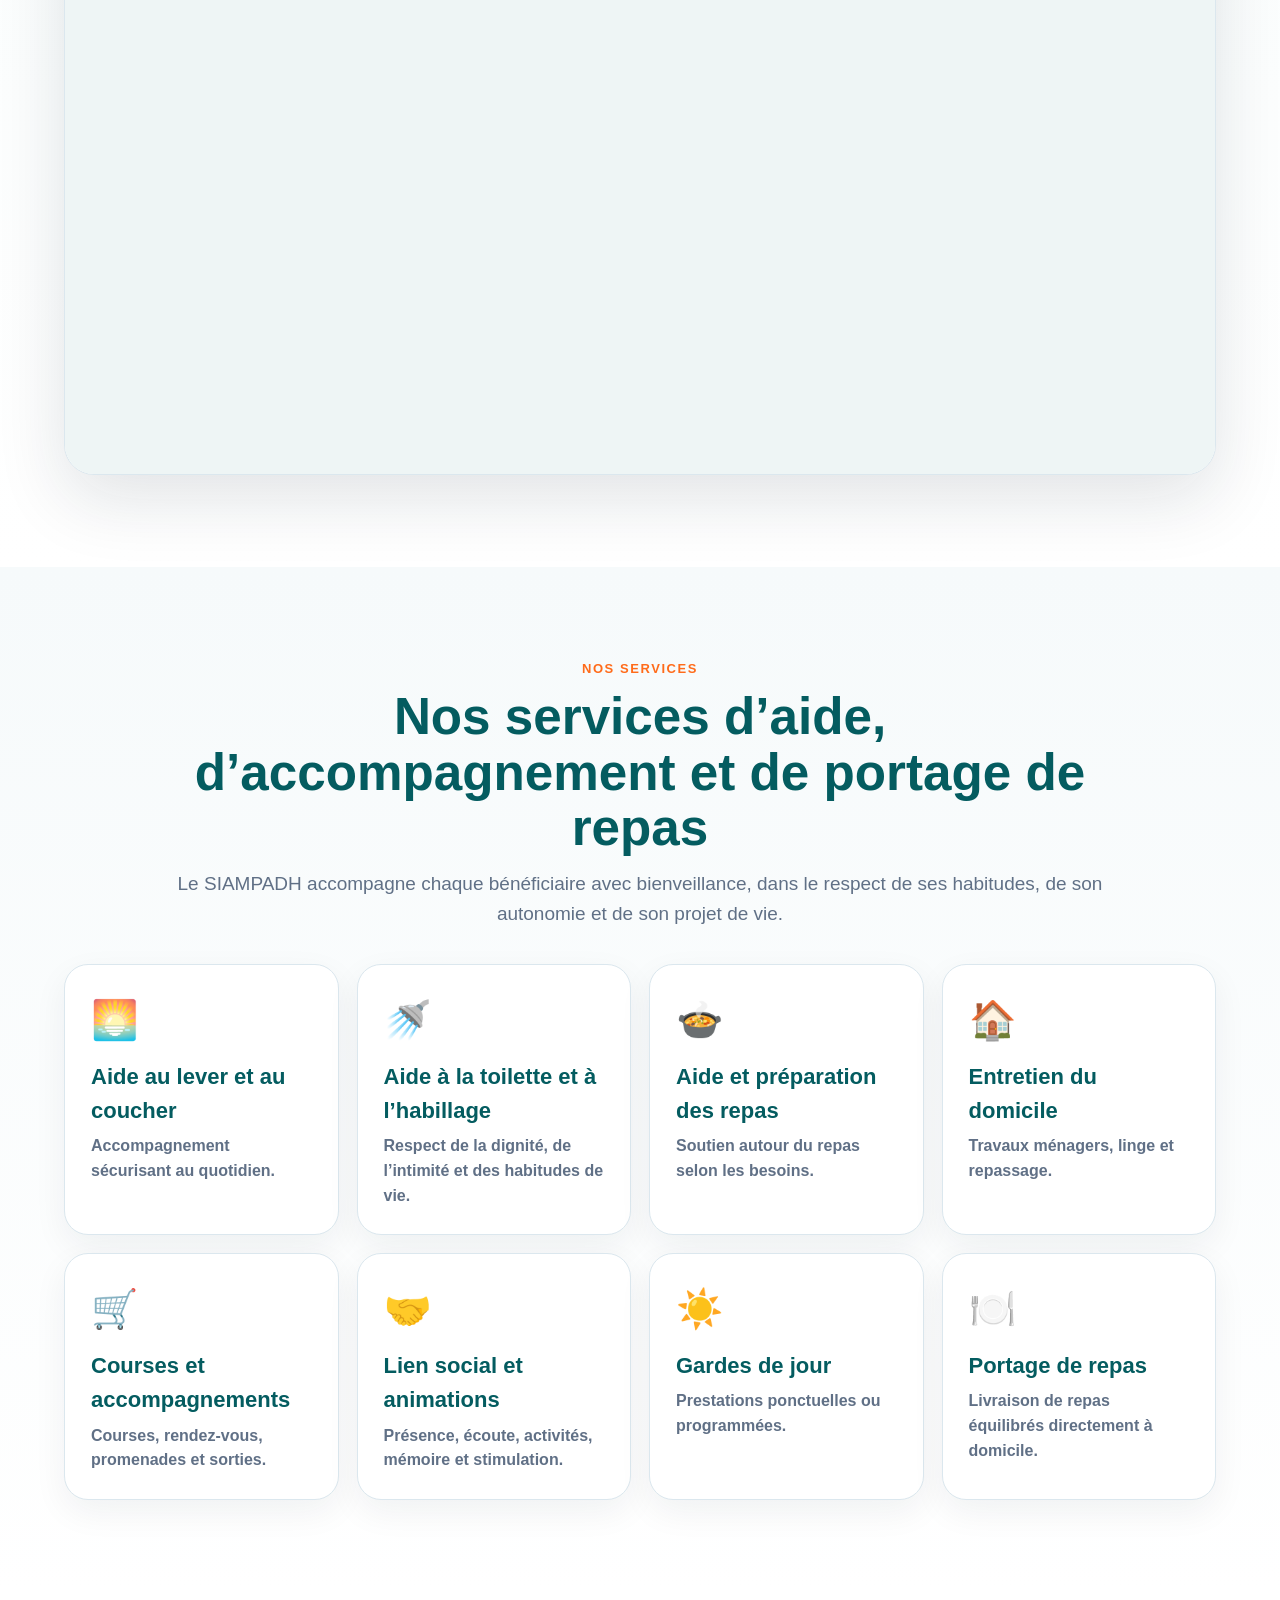
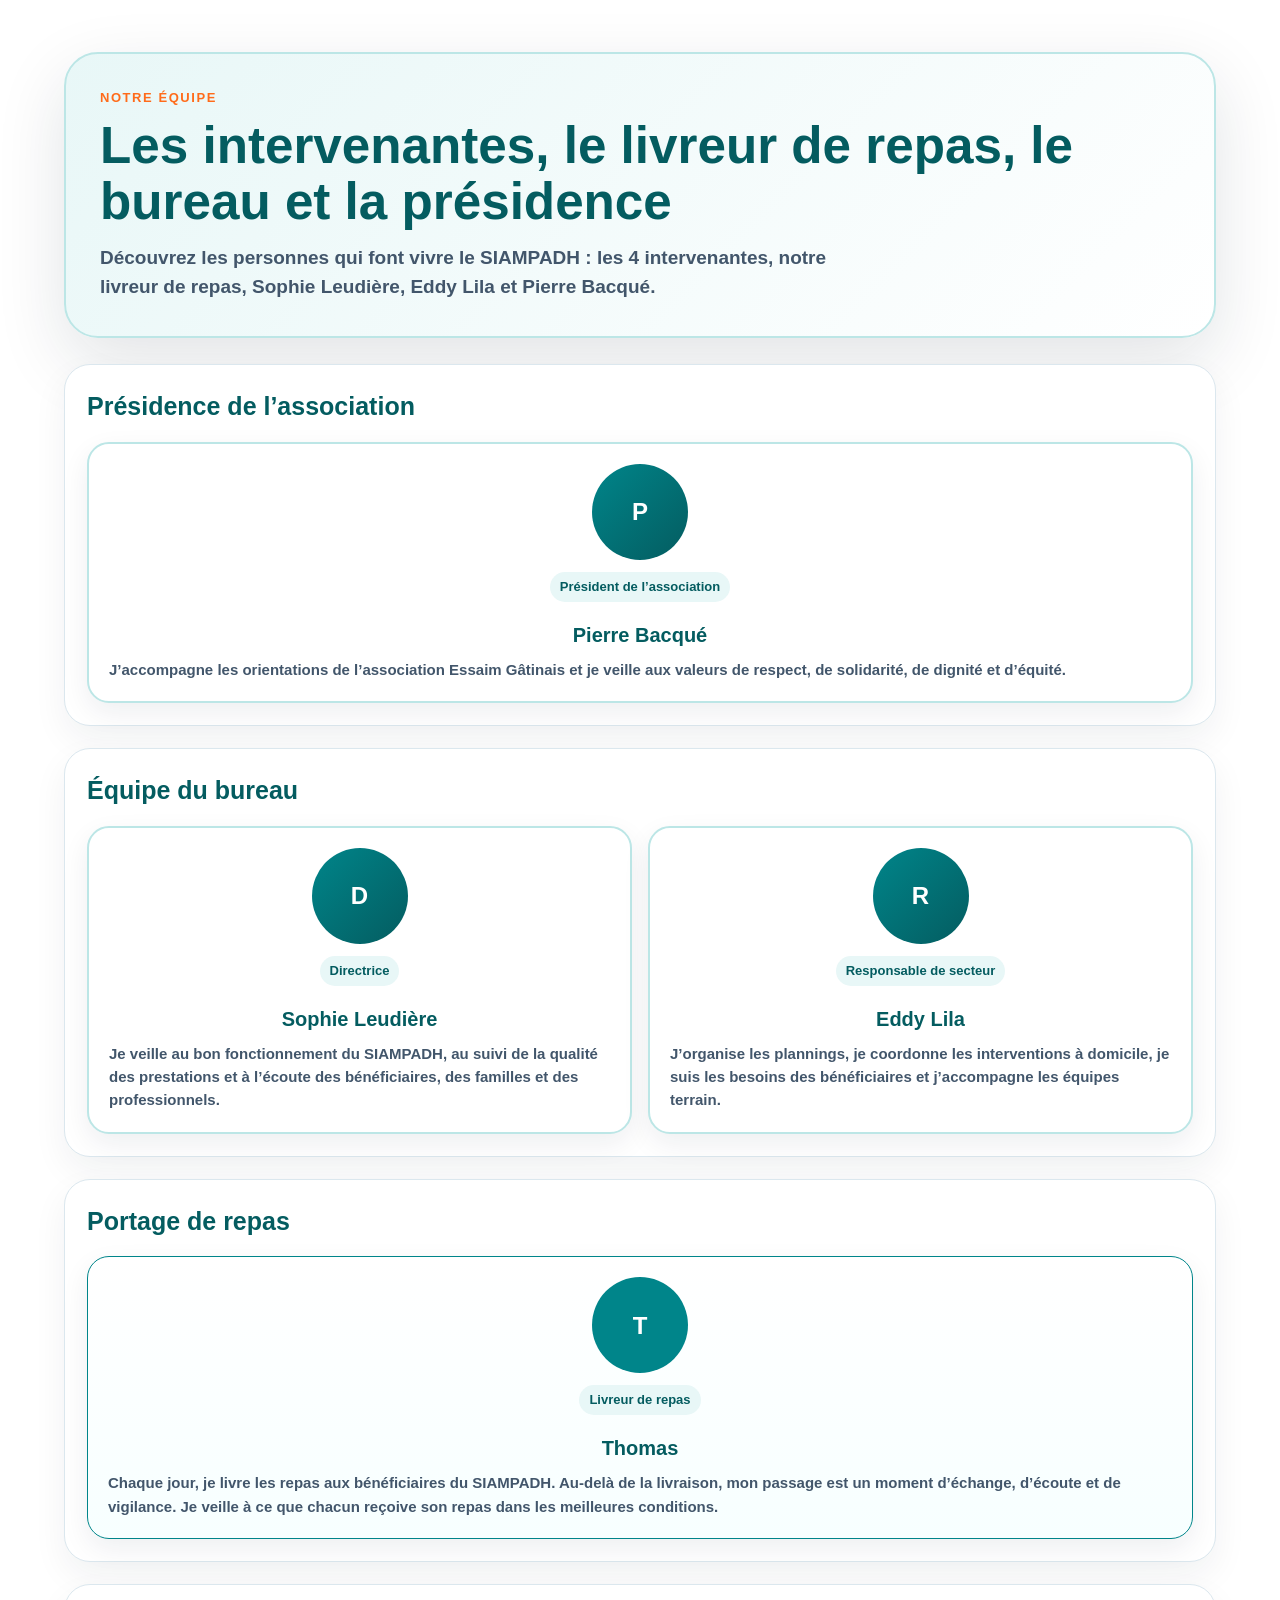
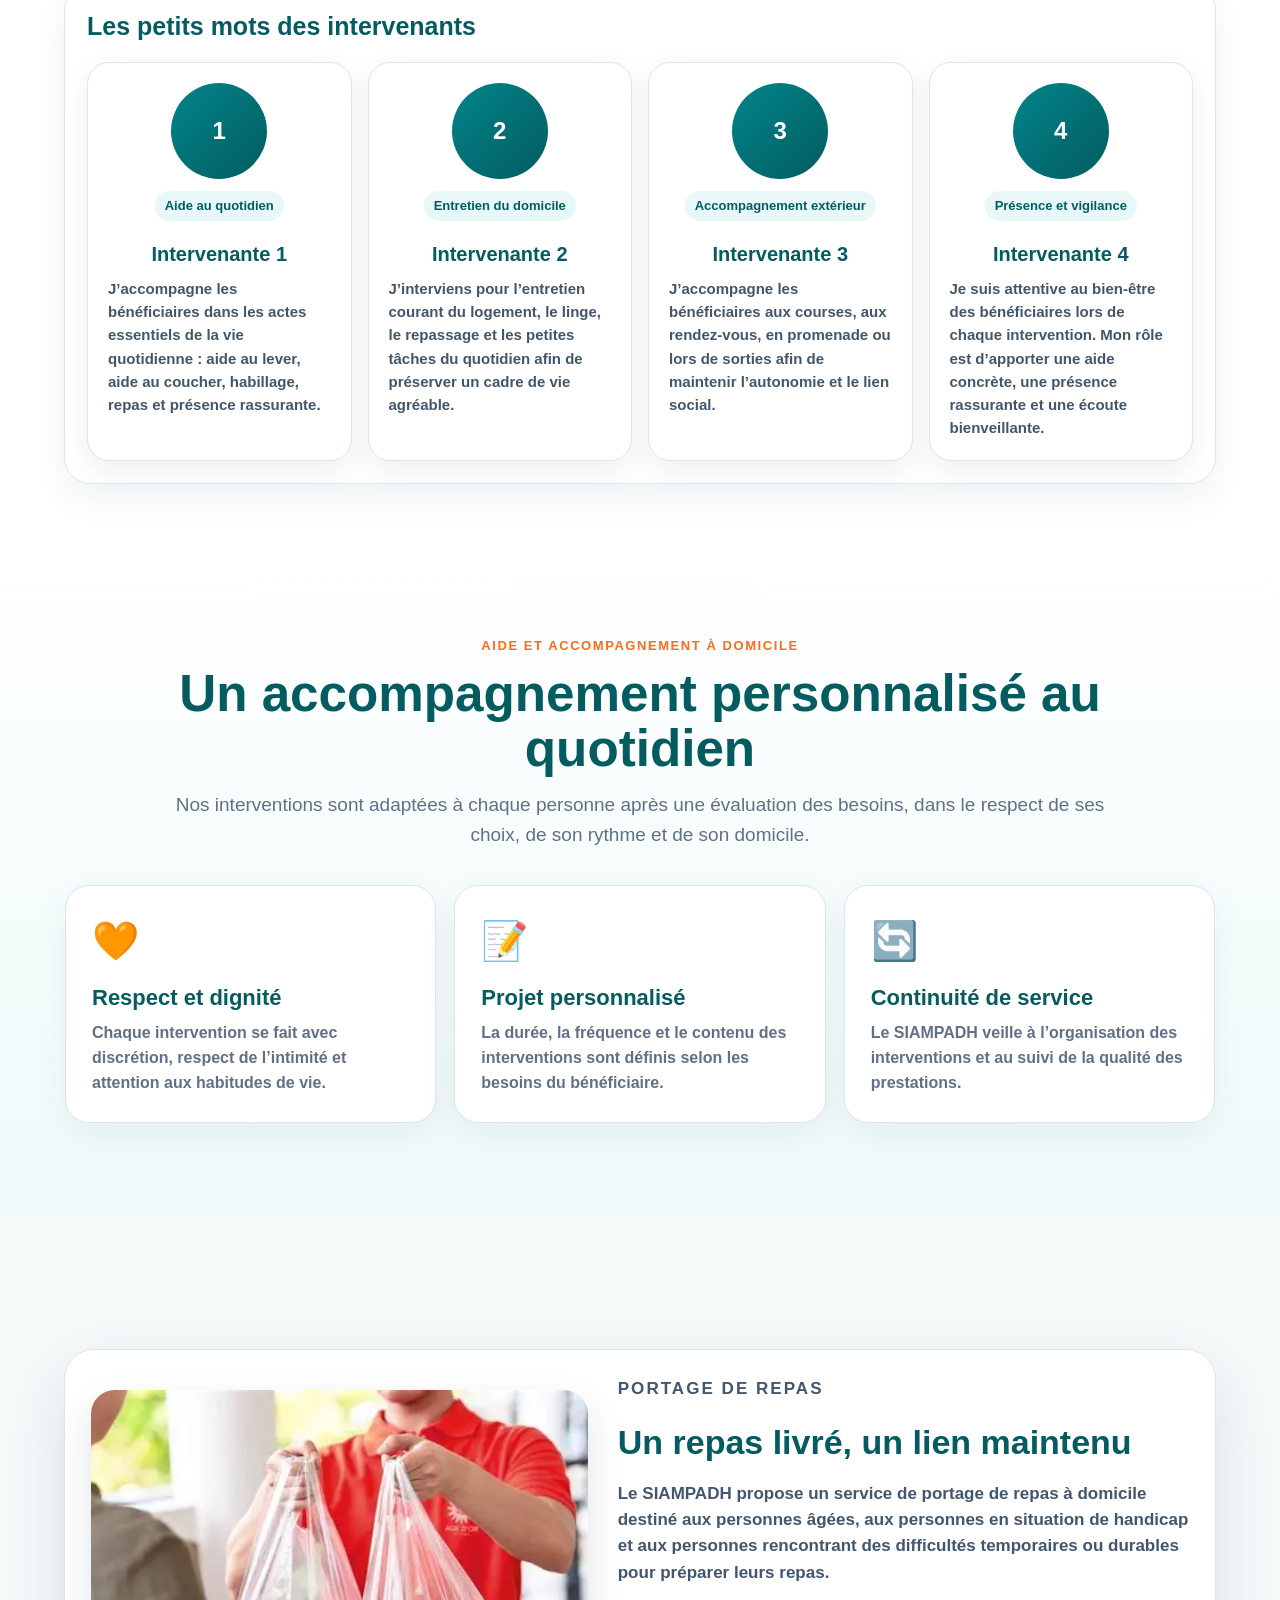
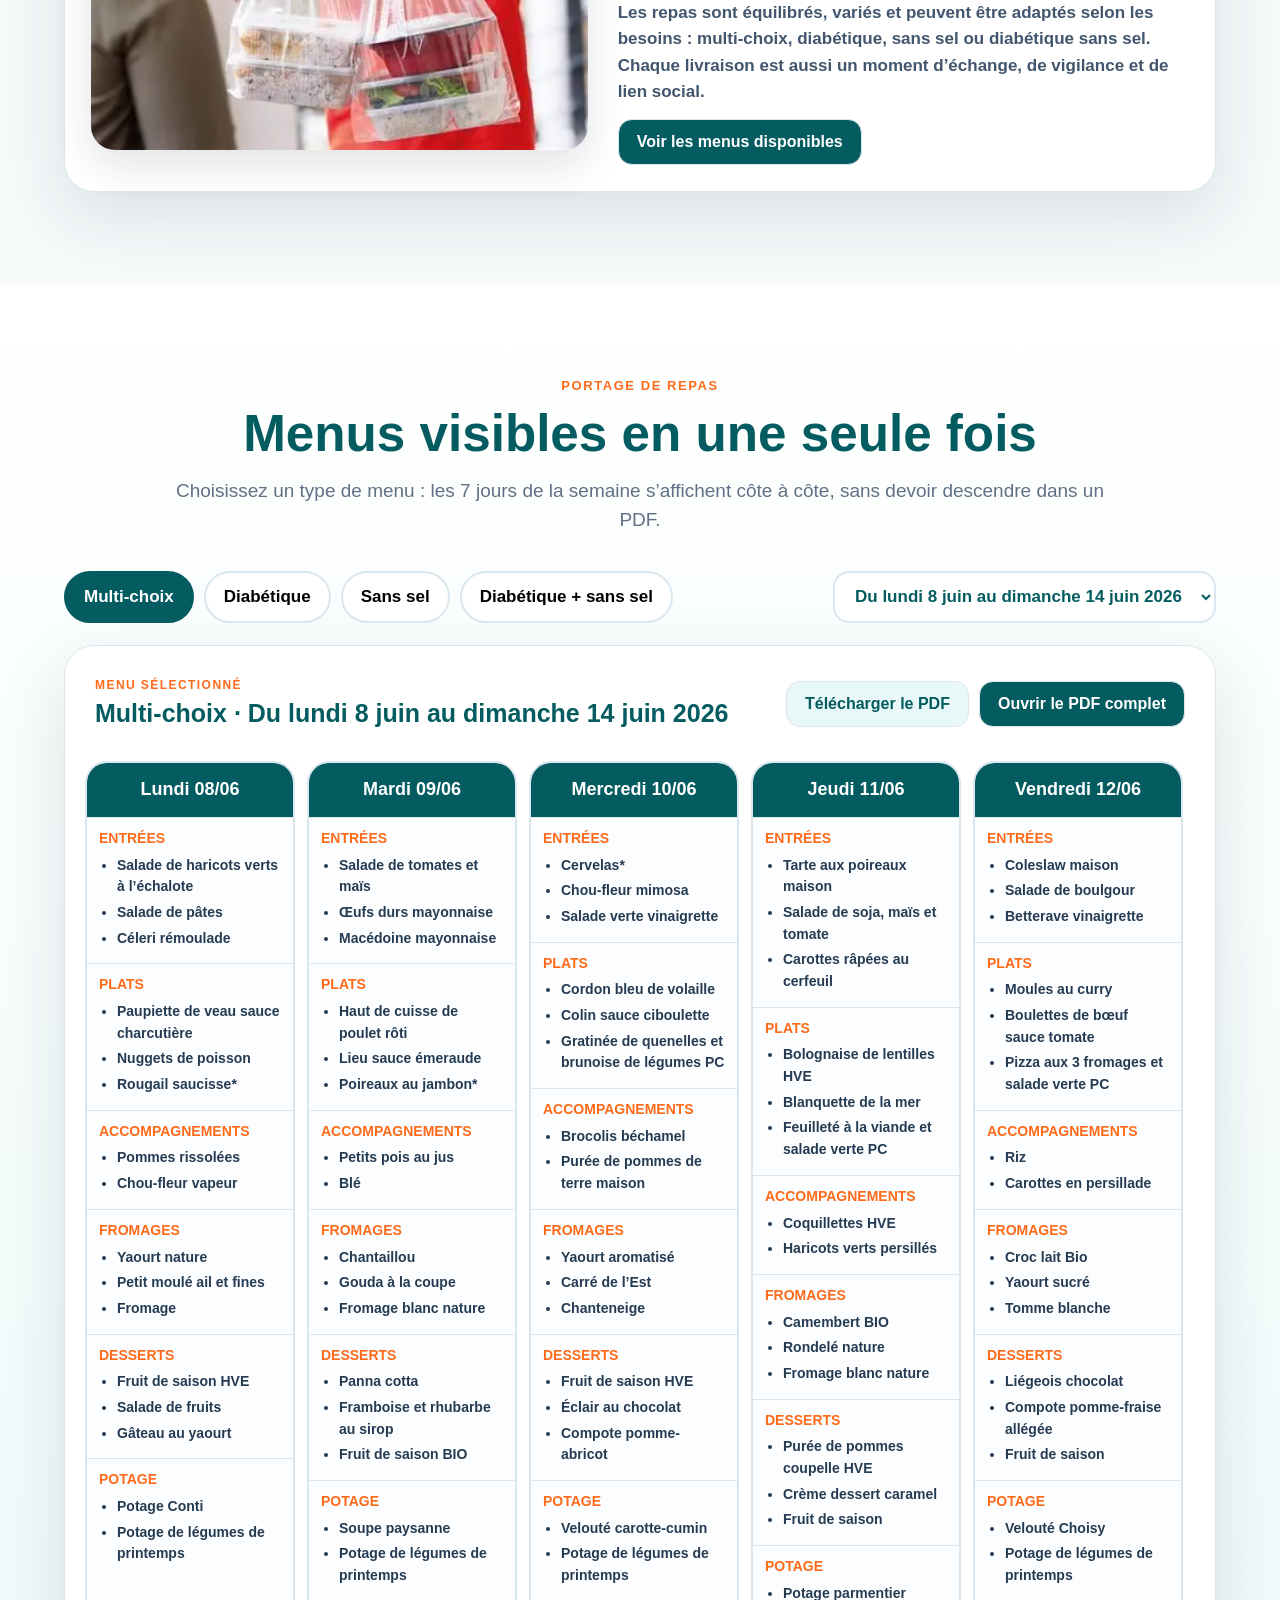
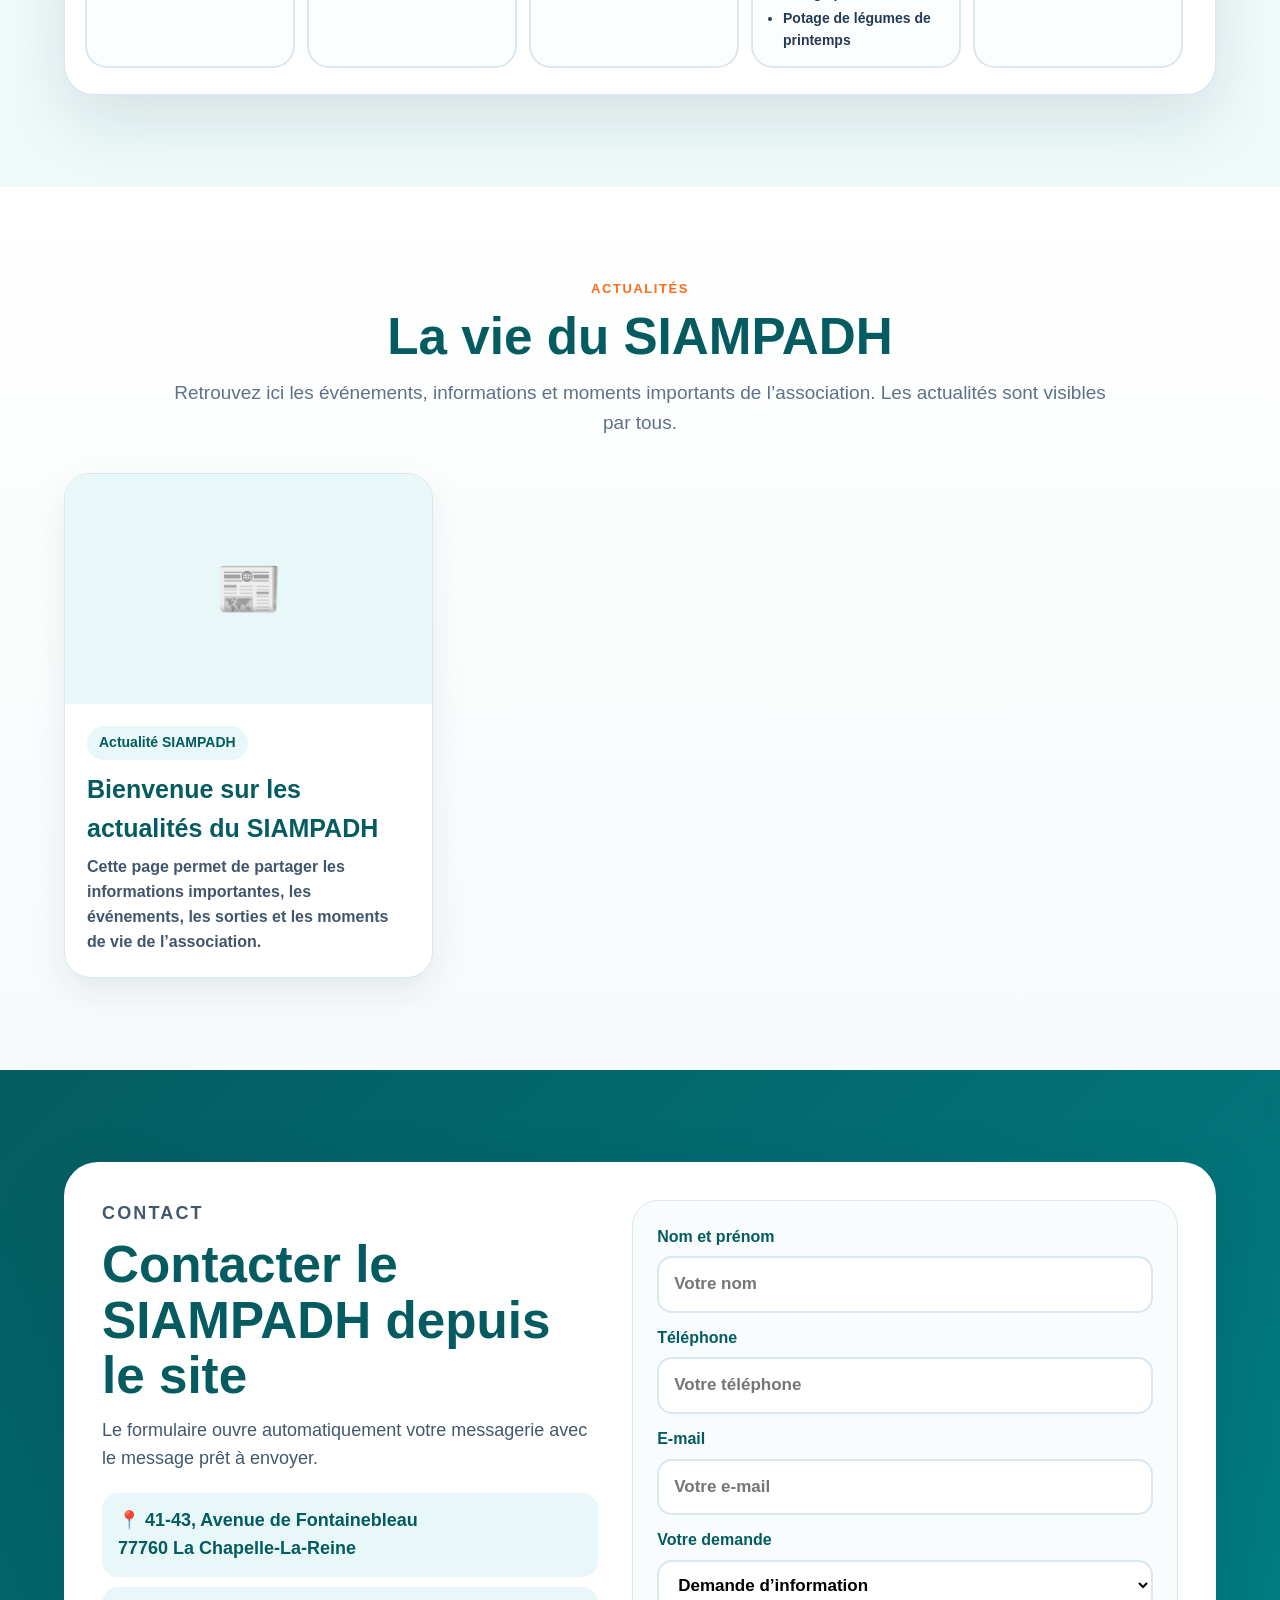
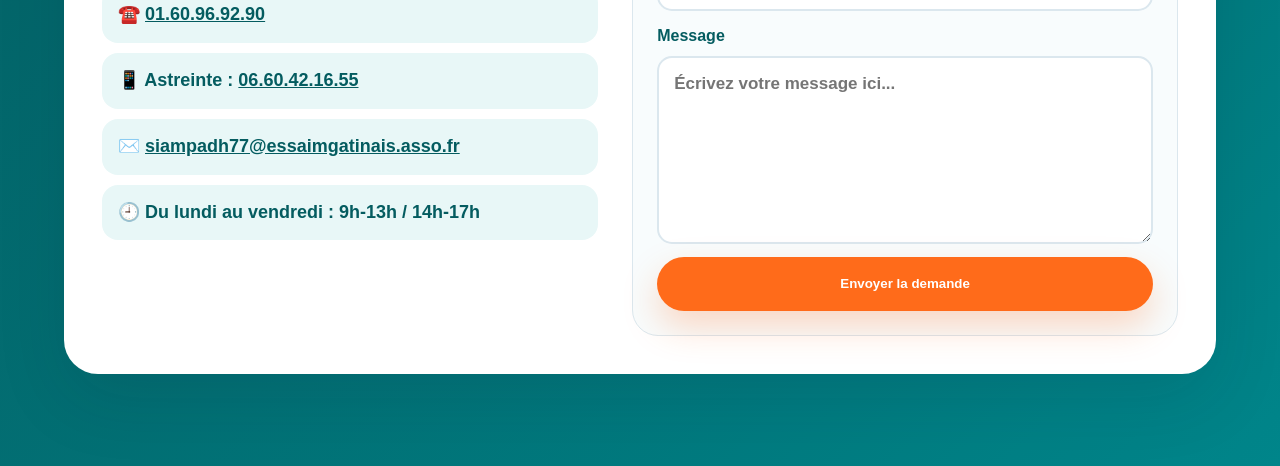
==== commit e5f8637f: "Add files via upload" ====
--- a/index.html
+++ b/index.html
@@ -9,13 +9,15 @@
 <body>
   <header class="topbar">
     <a href="#accueil" class="brand"><img src="assets/images/logo.png" alt="Logo SIAMPADH"></a>
-    <button id="mobileToggle" class="mobile-toggle">☰</button>
+    <button id="mobileToggle" class="mobile-toggle" aria-label="Ouvrir le menu">☰</button>
     <nav id="mainNav">
       <a href="#accueil">Accueil</a>
-      <a href="#services">Services</a>
+      <a href="#livret">Livret d’accueil</a>
+      <a href="#services">Nos services</a>
+      <a href="#equipe">Équipe</a>
+      <a href="#aide-domicile">Aide à domicile</a>
       <a href="#menus">Menus</a>
       <a href="#actualites">Actualités</a>
-      <a href="#livret">Livret d’accueil</a>
       <a href="#contact">Contact</a>
       <button id="openTeamNav" class="nav-team-button" type="button">👥 Notre équipe</button>
     </nav>
@@ -28,20 +30,43 @@
         <h1>Aide et accompagnement à domicile</h1>
         <p>Un service humain, local et personnalisé pour favoriser le maintien à domicile des personnes âgées, des personnes en situation de handicap et des personnes fragilisées.</p>
         <div class="actions">
-          <a class="btn primary" href="#contact">Contacter le SIAMPADH</a>
+          <a class="btn primary" href="#livret">Voir le livret d’accueil</a>
+          <a class="btn secondary" href="#services">Découvrir les services</a>
+          <a class="btn secondary" href="#equipe">Voir l’équipe</a>
           <a class="btn secondary" href="#menus">Voir les menus</a>
-          <a class="btn secondary" href="#actualites">Voir les actualités</a>
-          <a class="btn secondary" href="#livret">Voir le livret d’accueil</a>
-          <button class="btn team" id="openTeamHero" type="button">👥 Découvrir notre équipe</button>
-        </div>
-      </div>
-    </section>
-
-    <section id="services" class="section">
+          <a class="btn secondary" href="#contact">Contacter le SIAMPADH</a>
+        </div>
+      </div>
+    </section>
+
+    <!-- 1. LIVRET D'ACCUEIL -->
+    <section id="livret" class="section livret-section">
+      <div class="section-head">
+        <p class="eyebrow">Livret d’accueil</p>
+        <h2>Consulter et écouter le livret d’accueil</h2>
+        <p>Le livret présente le SIAMPADH, son fonctionnement, ses prestations, ses engagements et les informations utiles pour les bénéficiaires et leurs familles.</p>
+      </div>
+
+      <div class="livret-card">
+        <div class="livret-toolbar" aria-label="Actions du livret d’accueil">
+          <a class="mini-btn dark" href="assets/livret/livret-accueil-siampadh.pdf" target="_blank">Ouvrir le livret</a>
+          <a class="mini-btn" href="assets/livret/livret-accueil-siampadh.pdf" download>Télécharger le PDF</a>
+          <button class="mini-btn listen" id="listenLivret" type="button">🔊 Écouter</button>
+          <button class="mini-btn" id="pauseLivret" type="button">⏸ Pause</button>
+          <button class="mini-btn" id="resumeLivret" type="button">▶ Reprendre</button>
+          <button class="mini-btn stop" id="stopLivret" type="button">⏹ Stop</button>
+        </div>
+        <p class="livret-help" id="livretStatus">Astuce : cliquez sur « Écouter » pour lancer la lecture audio du livret avec la voix de votre navigateur.</p>
+        <iframe class="livret-frame" src="assets/livret/livret-accueil-siampadh.pdf#toolbar=1&navpanes=0&view=FitH" title="Livret d’accueil SIAMPADH"></iframe>
+      </div>
+    </section>
+
+    <!-- 2. NOS SERVICES -->
+    <section id="services" class="section services-section">
       <div class="section-head">
         <p class="eyebrow">Nos services</p>
-        <h2>Le SIAMPADH, ce n’est pas seulement le portage de repas</h2>
-        <p>Nous accompagnons les bénéficiaires dans les actes de la vie quotidienne, le maintien de l’autonomie et le lien social.</p>
+        <h2>Nos services d’aide, d’accompagnement et de portage de repas</h2>
+        <p>Le SIAMPADH accompagne chaque bénéficiaire avec bienveillance, dans le respect de ses habitudes, de son autonomie et de son projet de vie.</p>
       </div>
       <div class="cards">
         <article><span>🌅</span><h3>Aide au lever et au coucher</h3><p>Accompagnement sécurisant au quotidien.</p></article>
@@ -50,23 +75,51 @@
         <article><span>🏠</span><h3>Entretien du domicile</h3><p>Travaux ménagers, linge et repassage.</p></article>
         <article><span>🛒</span><h3>Courses et accompagnements</h3><p>Courses, rendez-vous, promenades et sorties.</p></article>
         <article><span>🤝</span><h3>Lien social et animations</h3><p>Présence, écoute, activités, mémoire et stimulation.</p></article>
-        <article><span>🌙</span><h3>Gardes de jour</h3><p>Prestations ponctuelles ou programmées.</p></article>
-        <article><span>🍽️</span><h3>Portage de repas</h3><p>Livraison de repas à domicile 7 jours sur 7.</p></article>
-      </div>
-    </section>
-
+        <article><span>☀️</span><h3>Gardes de jour</h3><p>Prestations ponctuelles ou programmées.</p></article>
+        <article><span>🍽️</span><h3>Portage de repas</h3><p>Livraison de repas équilibrés directement à domicile.</p></article>
+      </div>
+
+
+    </section>
+
+    <!-- 3. ÉQUIPE -->
     <section id="equipe" class="section equipe-section">
       <div class="equipe-preview">
         <div>
           <p class="eyebrow">Notre équipe</p>
-          <h2>Découvrez les personnes qui font vivre le SIAMPADH</h2>
-          <p>Intervenantes à domicile, bureau, direction, responsable de secteur et président : une équipe organisée autour du maintien à domicile.</p>
-        </div>
-        <div class="equipe-actions">
-        </div>
-      </div>
-
+          <h2>Les intervenantes, le livreur de repas, le bureau et la présidence</h2>
+          <p>Découvrez les personnes qui font vivre le SIAMPADH : les 4 intervenantes, notre livreur de repas, Sophie Leudière, Eddy Lila et Pierre Bacqué.</p>
+        </div>
+      </div>
       <div class="team-public-page" id="teamInlinePublic" aria-label="Présentation visible de l’équipe"></div>
+    </section>
+
+    <!-- 4. AIDE ET ACCOMPAGNEMENT À DOMICILE -->
+    <section id="aide-domicile" class="section aide-section">
+      <div class="section-head">
+        <p class="eyebrow">Aide et accompagnement à domicile</p>
+        <h2>Un accompagnement personnalisé au quotidien</h2>
+        <p>Nos interventions sont adaptées à chaque personne après une évaluation des besoins, dans le respect de ses choix, de son rythme et de son domicile.</p>
+      </div>
+      <div class="cards three-cards">
+        <article><span>🧡</span><h3>Respect et dignité</h3><p>Chaque intervention se fait avec discrétion, respect de l’intimité et attention aux habitudes de vie.</p></article>
+        <article><span>📝</span><h3>Projet personnalisé</h3><p>La durée, la fréquence et le contenu des interventions sont définis selon les besoins du bénéficiaire.</p></article>
+        <article><span>🔄</span><h3>Continuité de service</h3><p>Le SIAMPADH veille à l’organisation des interventions et au suivi de la qualité des prestations.</p></article>
+      </div>
+    </section>
+
+    <!-- PORTAGE DE REPAS : placé entre Aide à domicile et Menus -->
+    <section id="portage" class="section portage-section">
+      <div class="portage-highlight" id="portage">
+        <img src="assets/images/portage-repas.jpg" alt="Livraison de repas à domicile">
+        <div>
+          <p class="eyebrow">Portage de repas</p>
+          <h3>Un repas livré, un lien maintenu</h3>
+          <p>Le SIAMPADH propose un service de portage de repas à domicile destiné aux personnes âgées, aux personnes en situation de handicap et aux personnes rencontrant des difficultés temporaires ou durables pour préparer leurs repas.</p>
+          <p>Les repas sont équilibrés, variés et peuvent être adaptés selon les besoins : multi-choix, diabétique, sans sel ou diabétique sans sel. Chaque livraison est aussi un moment d’échange, de vigilance et de lien social.</p>
+          <a class="mini-btn dark" href="#menus">Voir les menus disponibles</a>
+        </div>
+      </div>
     </section>
 
     <section id="menus" class="section menus-section">
@@ -75,12 +128,10 @@
         <h2>Menus visibles en une seule fois</h2>
         <p>Choisissez un type de menu : les 7 jours de la semaine s’affichent côte à côte, sans devoir descendre dans un PDF.</p>
       </div>
-
       <div class="menu-controls">
         <div id="menuTabs" class="tabs"></div>
         <select id="weekSelect" class="week-select" aria-label="Choisir une semaine"></select>
       </div>
-
       <div class="calendar-wrap">
         <div class="calendar-head">
           <div>
@@ -94,9 +145,7 @@
         </div>
         <div id="weeklyCalendar" class="weekly-calendar"></div>
       </div>
-
-    </section>
-
+    </section>
 
     <section id="actualites" class="section news-section">
       <div class="section-head">
@@ -104,32 +153,8 @@
         <h2>La vie du SIAMPADH</h2>
         <p>Retrouvez ici les événements, informations et moments importants de l’association. Les actualités sont visibles par tous.</p>
       </div>
-
       <div id="newsPublicList" class="news-grid" aria-label="Liste des actualités"></div>
-
-    </section>
-
-    <section id="livret" class="section livret-section">
-      <div class="section-head">
-        <p class="eyebrow">Livret d’accueil</p>
-        <h2>Consulter et écouter le livret d’accueil</h2>
-        <p>Le livret présente le SIAMPADH, son fonctionnement, ses prestations, ses engagements et les informations utiles pour les bénéficiaires et leurs familles.</p>
-      </div>
-
-      <div class="livret-card">
-        <div class="livret-toolbar" aria-label="Actions du livret d’accueil">
-          <a class="mini-btn dark" href="assets/livret/livret-accueil-siampadh.pdf" target="_blank">Ouvrir le livret</a>
-          <a class="mini-btn" href="assets/livret/livret-accueil-siampadh.pdf" download>Télécharger le PDF</a>
-          <button class="mini-btn listen" id="listenLivret" type="button">🔊 Écouter</button>
-          <button class="mini-btn" id="pauseLivret" type="button">⏸ Pause</button>
-          <button class="mini-btn" id="resumeLivret" type="button">▶ Reprendre</button>
-          <button class="mini-btn stop" id="stopLivret" type="button">⏹ Stop</button>
-        </div>
-        <p class="livret-help" id="livretStatus">Astuce : cliquez sur « Écouter » pour lancer la lecture audio du livret avec la voix de votre navigateur.</p>
-        <iframe class="livret-frame" src="assets/livret/livret-accueil-siampadh.pdf#toolbar=1&navpanes=0&view=FitH" title="Livret d’accueil SIAMPADH"></iframe>
-      </div>
-    </section>
-
+    </section>
 
     <section id="contact" class="section contact-section">
       <div class="contact-card">
@@ -166,7 +191,6 @@
         <h2 id="teamTitle">Notre équipe</h2>
         <p>Une présentation simple pour expliquer le rôle de chacun auprès des bénéficiaires et des familles.</p>
       </div>
-
       <div id="teamPublicContent"></div>
     </div>
   </div>
--- a/style.css
+++ b/style.css
@@ -77,3 +77,76 @@
 .livret-help{text-align:center;font-weight:800;color:var(--teal-dark);padding:14px 22px;border-bottom:1px solid var(--line)}
 .livret-frame{display:block;width:100%;height:82vh;min-height:620px;border:0;background:#eef5f5}
 @media(max-width:850px){.livret-toolbar{display:grid;grid-template-columns:1fr;gap:10px}.livret-frame{height:72vh;min-height:520px}.livret-help{text-align:left}.livret-toolbar .mini-btn{width:100%}}
+
+/* =========================================================
+   AMÉLIORATION MOBILE UNIQUEMENT
+   Ne change pas l'affichage ordinateur.
+   ========================================================= */
+@media (max-width: 850px){
+  html,body{width:100%;overflow-x:hidden}
+  body{font-size:16px;background:#f7fbfc}
+  .topbar{height:auto;min-height:72px;padding:10px 16px;gap:12px;box-shadow:0 8px 24px rgba(16,32,51,.08)}
+  .brand img{height:54px;max-width:170px;object-fit:contain}
+  .mobile-toggle{display:inline-flex;align-items:center;justify-content:center;width:48px;height:48px;flex:0 0 48px;border-radius:16px;font-size:26px}
+  nav{top:78px;left:12px;right:12px;padding:14px;gap:8px;border-radius:24px;max-height:calc(100vh - 92px);overflow:auto}
+  nav.open{display:grid;grid-template-columns:1fr}
+  nav a,.nav-team-button{width:100%;display:flex;align-items:center;justify-content:center;text-align:center;min-height:48px;padding:12px 14px;font-size:16px;border-radius:16px}
+
+  .hero{min-height:auto;padding:105px 16px 42px;background:linear-gradient(180deg,rgba(4,92,96,.86),rgba(4,92,96,.62)),url('assets/images/portage-repas.jpg') center top/cover no-repeat}
+  .hero-content{width:100%;max-width:560px;padding:28px 18px 22px;border-radius:26px;background:rgba(255,255,255,.96);box-shadow:0 18px 50px rgba(16,32,51,.18)}
+  .eyebrow{font-size:11px;letter-spacing:.10em;line-height:1.35}
+  h1{font-size:clamp(34px,10vw,44px);line-height:1.04;margin-bottom:14px}
+  h2{font-size:clamp(28px,8vw,38px);line-height:1.08}
+  h3{font-size:22px}
+  .hero p{font-size:18px;line-height:1.45;color:#31465b}
+  .actions{display:grid;grid-template-columns:1fr;gap:10px;margin-top:22px}
+  .btn{width:100%;min-height:52px;padding:12px 16px;font-size:16px;text-align:center;border-radius:18px}
+
+  .section{padding:58px 16px}
+  .section-head{margin-bottom:24px;text-align:left}
+  .section-head p:last-child{font-size:17px;line-height:1.55}
+  .cards{grid-template-columns:1fr;gap:14px}
+  .cards article{padding:22px;border-radius:22px}
+  .cards span{font-size:34px}.cards h3{font-size:21px}.cards p{font-size:16px}
+
+  .equipe-preview{padding:22px;border-radius:26px;box-shadow:0 14px 36px rgba(16,32,51,.10)}
+  .equipe-preview p:not(.eyebrow){font-size:16px;line-height:1.55}
+  .team-public-page{margin-top:18px}
+  .team-public-page .team-zone{padding:16px;border-radius:22px}
+
+  .menu-controls{display:grid;grid-template-columns:1fr;gap:12px}
+  .tabs{display:grid;grid-template-columns:1fr;gap:8px;width:100%}
+  .tab,.week-select{width:100%;min-height:52px;font-size:16px;border-radius:16px}
+  .calendar-wrap{padding:14px;border-radius:24px;box-shadow:0 14px 36px rgba(16,32,51,.10)}
+  .calendar-head{padding:0;margin-bottom:14px}
+  .pdf-links{display:grid;grid-template-columns:1fr;gap:8px}
+  .weekly-calendar{display:flex;overflow-x:auto;gap:10px;scroll-snap-type:x mandatory;padding-bottom:14px;-webkit-overflow-scrolling:touch}
+  .day-card{min-width:86vw;max-width:86vw;scroll-snap-align:start;border-radius:20px}
+  .day-card h4{font-size:19px;padding:14px 8px}
+  .meal-block{padding:12px 14px}.meal-block strong{font-size:14px}.meal-block li{font-size:15px;line-height:1.38}
+
+  .news-grid{grid-template-columns:1fr;gap:16px}
+  .news-photo{height:210px}.news-body{padding:18px}
+  .livret-card{border-radius:24px}.livret-toolbar{padding:14px}.livret-frame{height:68vh;min-height:480px}.livret-help{font-size:15px;line-height:1.45}
+  .contact-card{grid-template-columns:1fr;padding:22px;border-radius:26px;gap:24px}
+  .contact-card p{font-size:16px}.contact-info p{font-size:15px}.contact-form{padding:18px;border-radius:22px}.contact-form input,.contact-form select,.contact-form textarea{font-size:16px;min-height:48px}
+  .team-window{width:calc(100vw - 20px);max-height:92vh;padding:18px;border-radius:24px}.team-head{text-align:left}.team-head p:last-child{font-size:16px}.team-zone{padding:16px}.team-grid.four,.team-grid.two{grid-template-columns:1fr}.team-person{padding:18px}.team-close{position:sticky;top:0;margin-left:auto;display:block;float:none}
+}
+
+@media (max-width: 420px){
+  .brand img{height:46px;max-width:145px}
+  .hero{padding-top:94px}.hero-content{padding:24px 16px}
+  h1{font-size:32px}.hero p{font-size:16.5px}.btn{font-size:15px}
+  .day-card{min-width:90vw;max-width:90vw}
+}
+
+/* Ajustements commande Sophie : ordre Livret > Services > Équipe > Aide à domicile */
+.services-section{background:linear-gradient(180deg,#f6fafb,#fff)}
+.portage-highlight{max-width:1200px;margin:42px auto 0;display:grid;grid-template-columns:1fr 1.15fr;gap:30px;align-items:center;background:#fff;border:1px solid var(--line);border-radius:30px;padding:26px;box-shadow:var(--shadow)}
+.portage-highlight img{width:100%;height:360px;object-fit:cover;border-radius:24px;box-shadow:0 16px 38px rgba(16,32,51,.12)}
+.portage-highlight h3{font-size:34px;margin-bottom:12px}.portage-highlight p{color:#42566d;font-weight:700;margin-bottom:14px;font-size:17px}
+.aide-section{background:linear-gradient(180deg,#fff,#eefafa)}.three-cards{grid-template-columns:repeat(3,1fr);max-width:1150px}
+.nav-team-button{background:var(--orange);color:#fff;border:0;border-radius:999px;padding:12px 16px;font-weight:900;cursor:pointer;box-shadow:0 12px 26px rgba(255,107,26,.22)}
+.team-zone.livreur .team-person{border-color:var(--teal);background:linear-gradient(180deg,#fff,#f7ffff)}
+.team-zone.livreur .avatar{background:var(--teal)}
+@media(max-width:900px){.portage-highlight{grid-template-columns:1fr;padding:18px}.portage-highlight img{height:250px}.three-cards{grid-template-columns:1fr}.topbar{align-items:flex-start}.brand img{height:48px}}
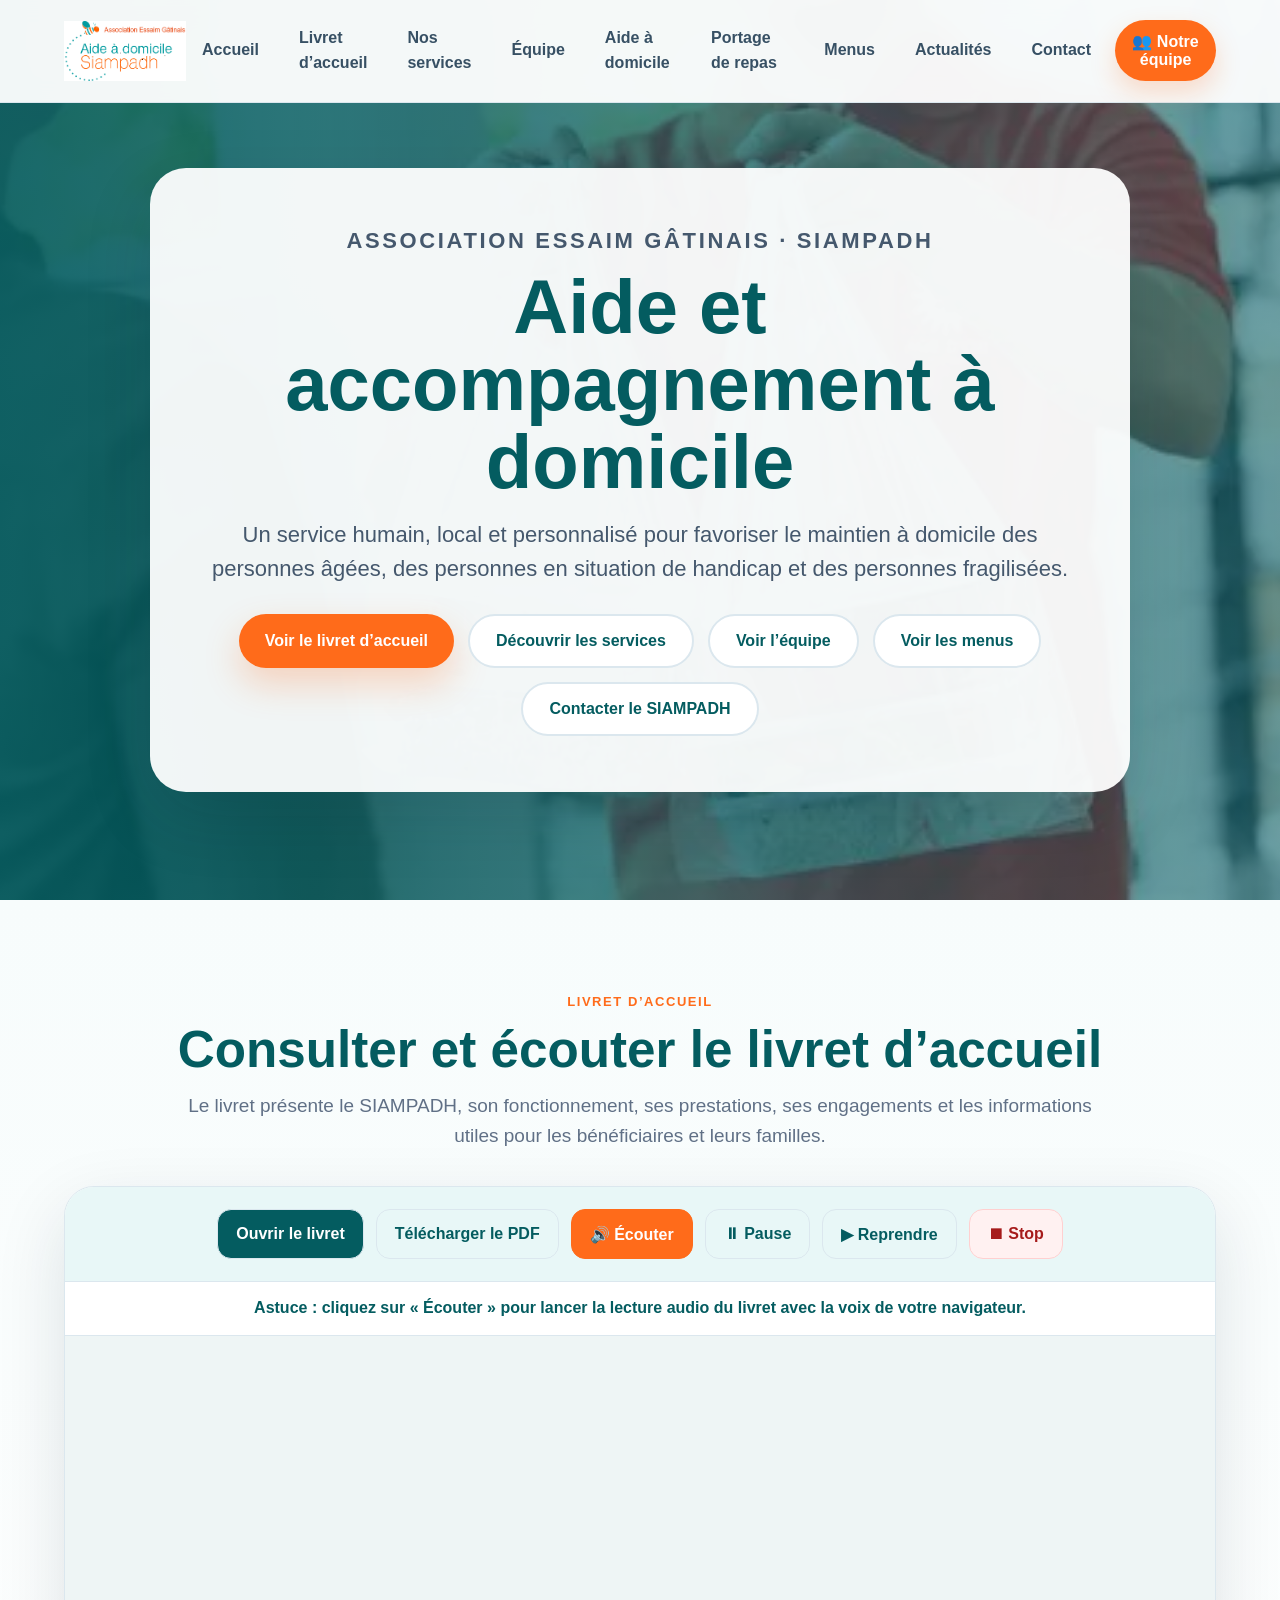
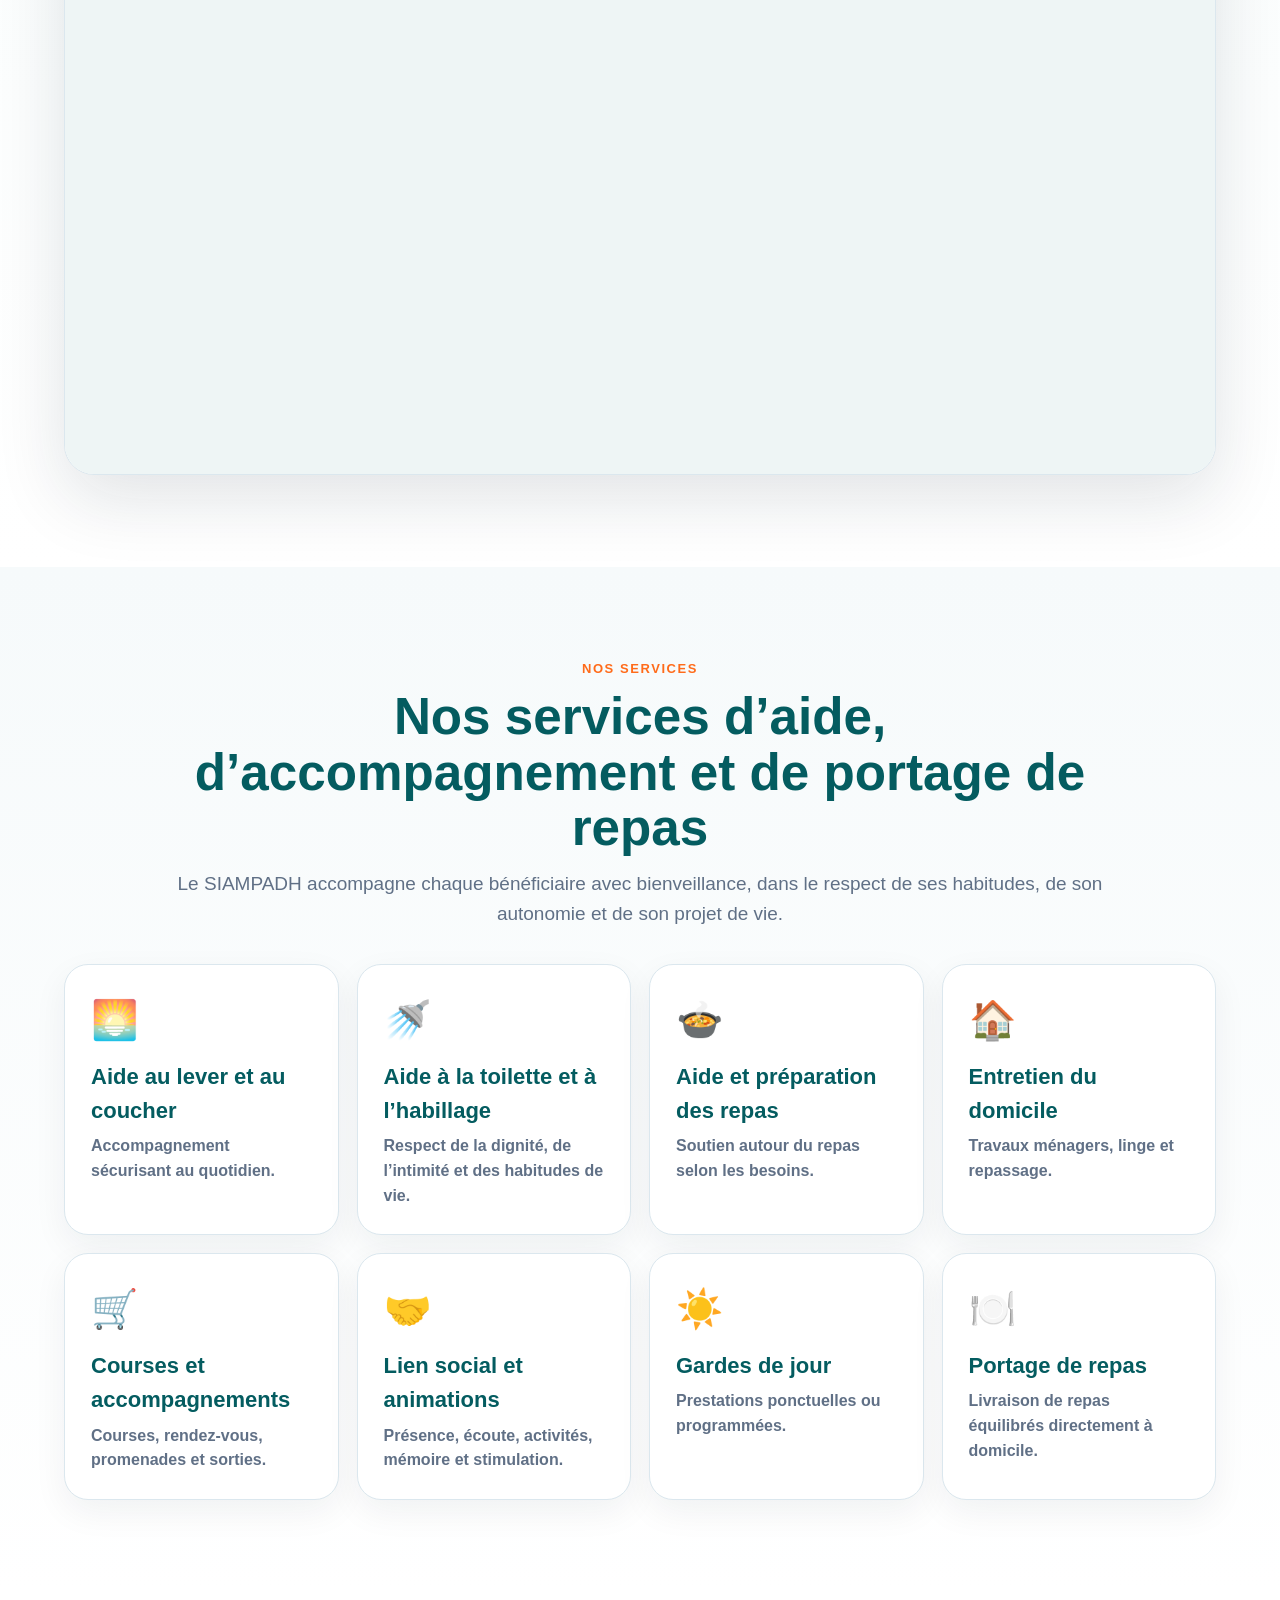
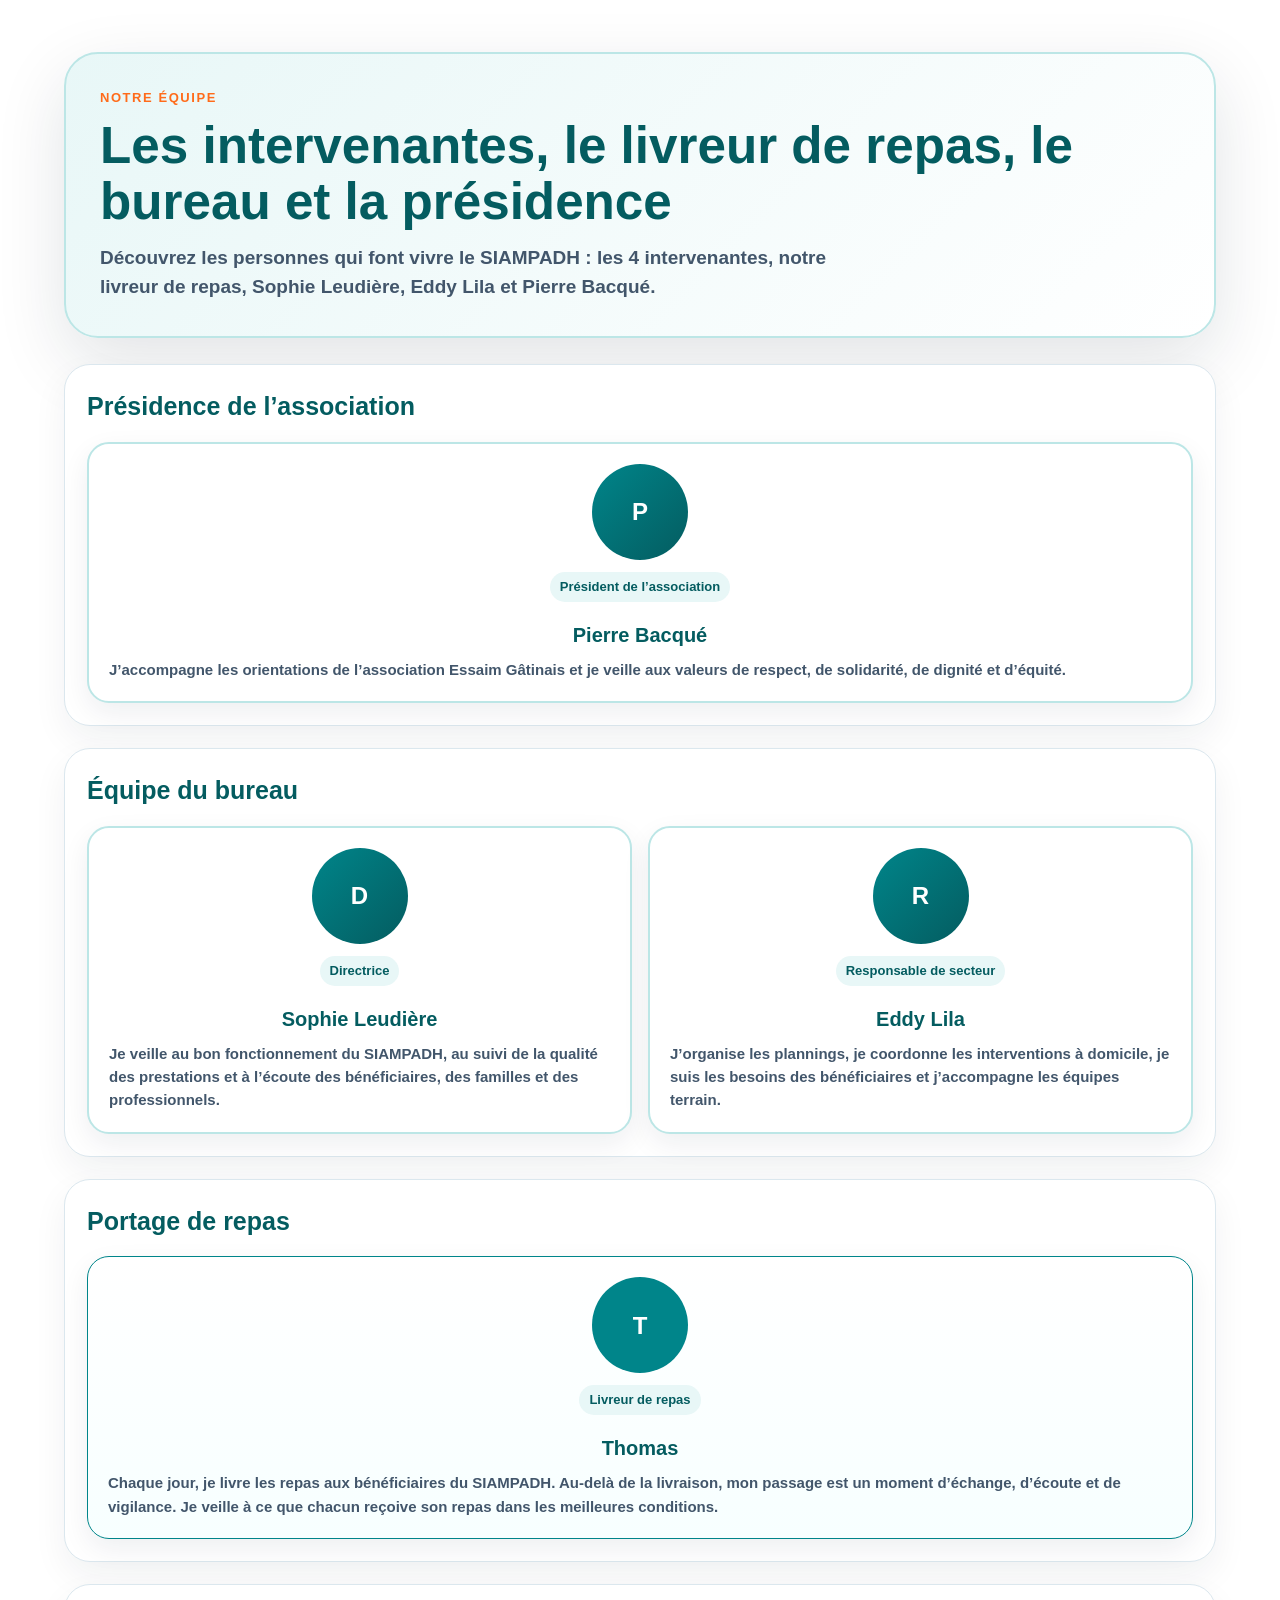
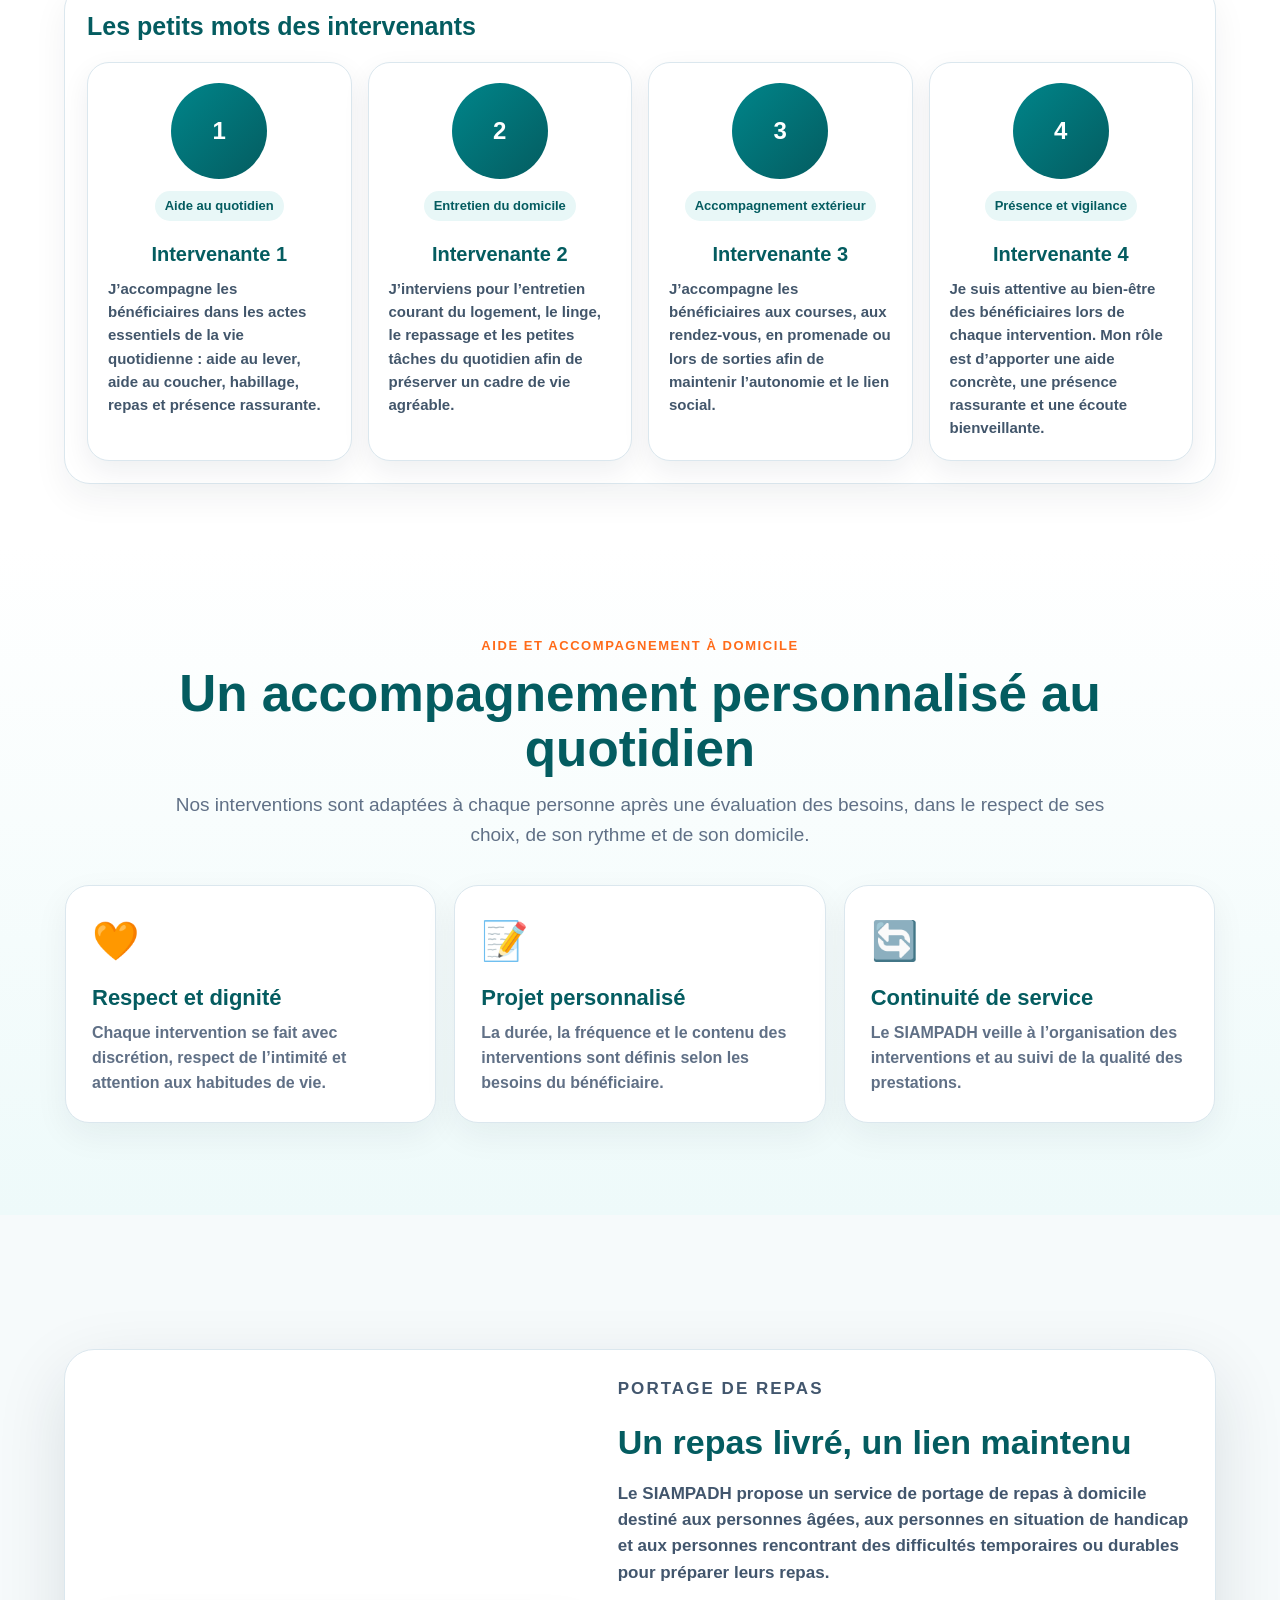
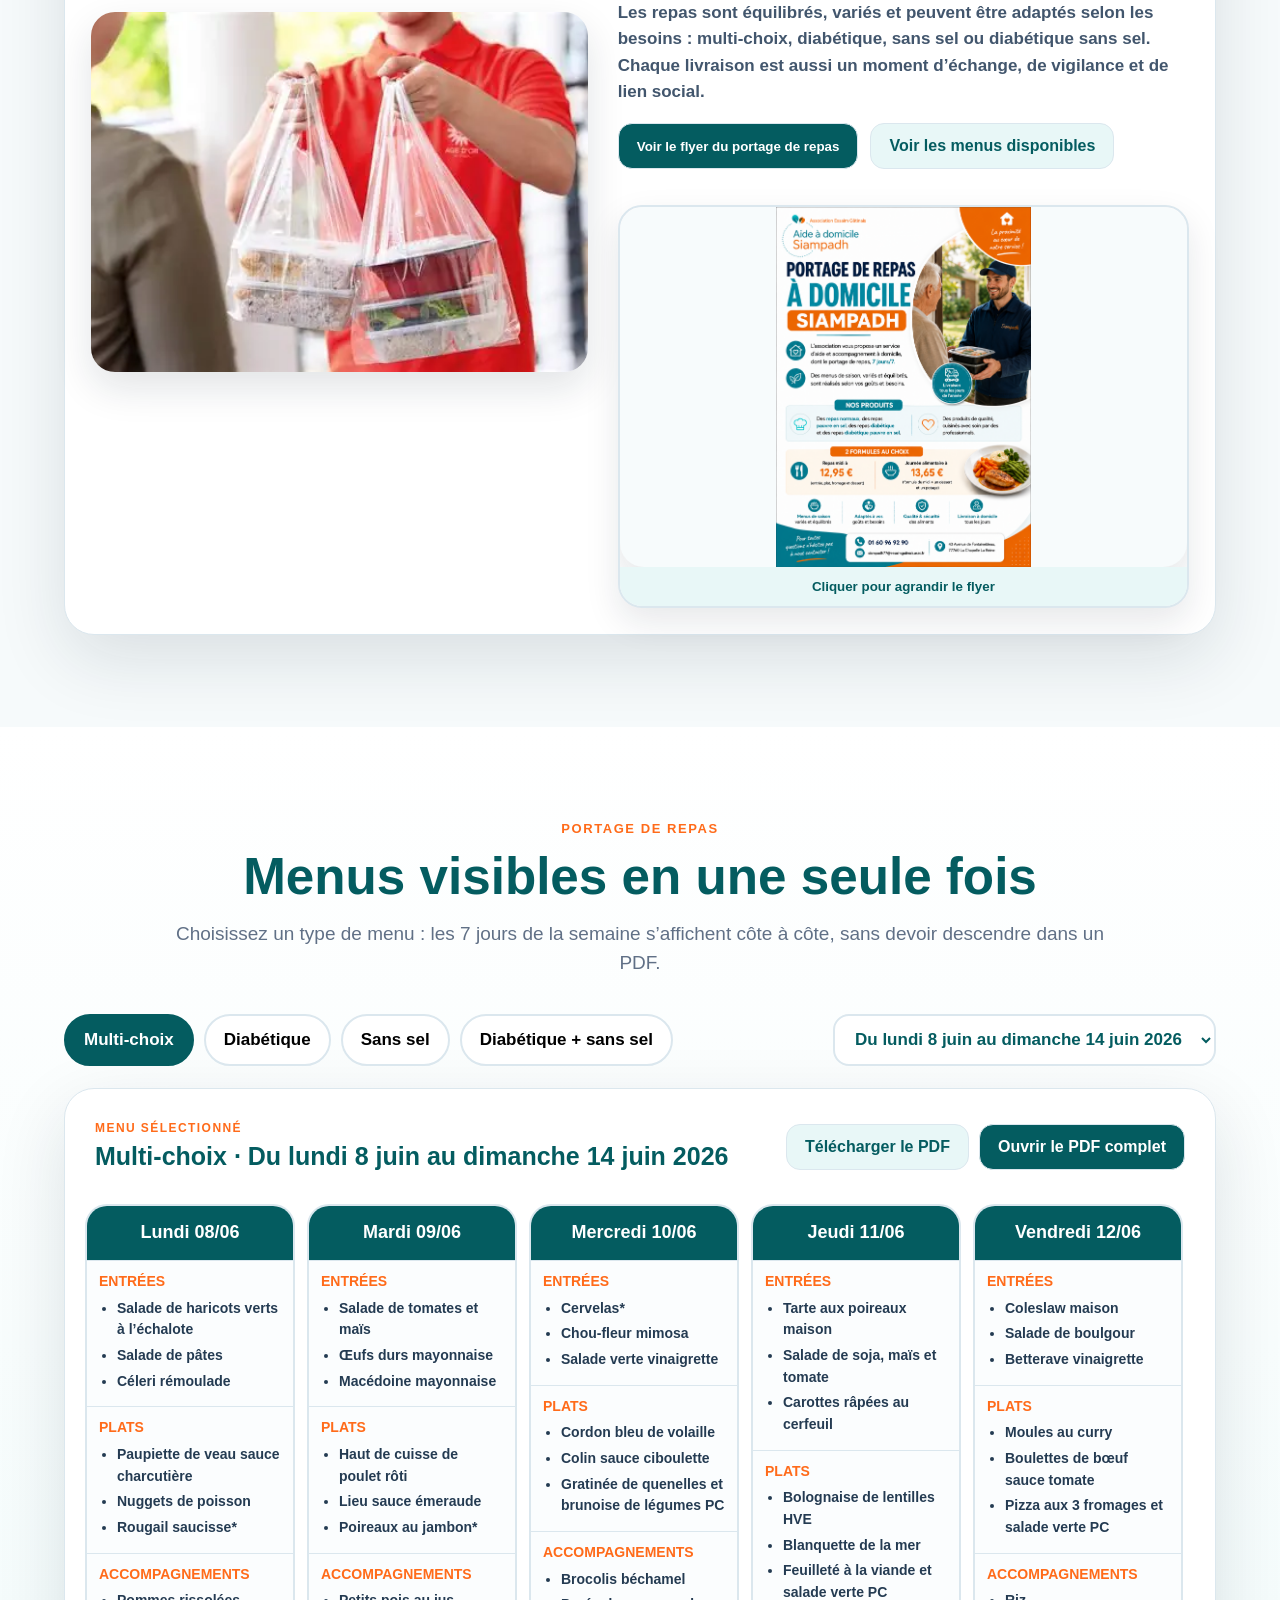
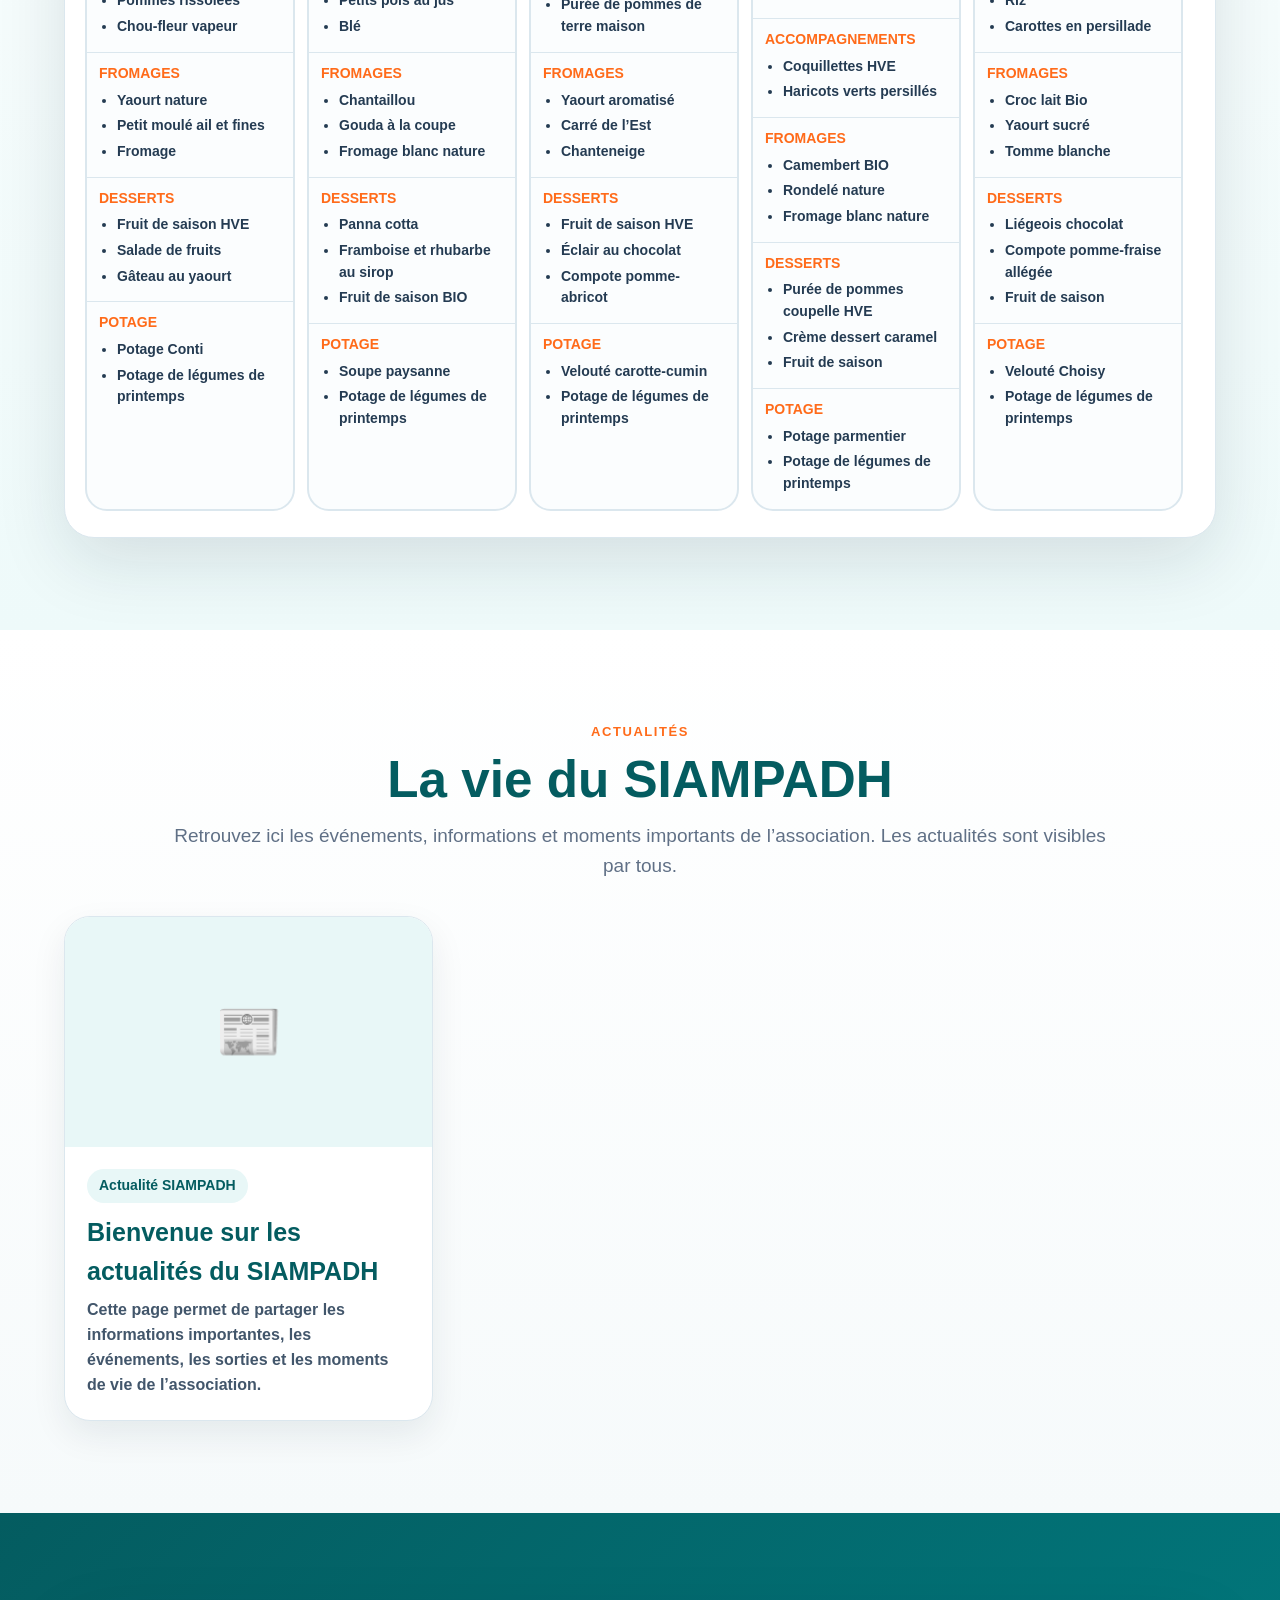
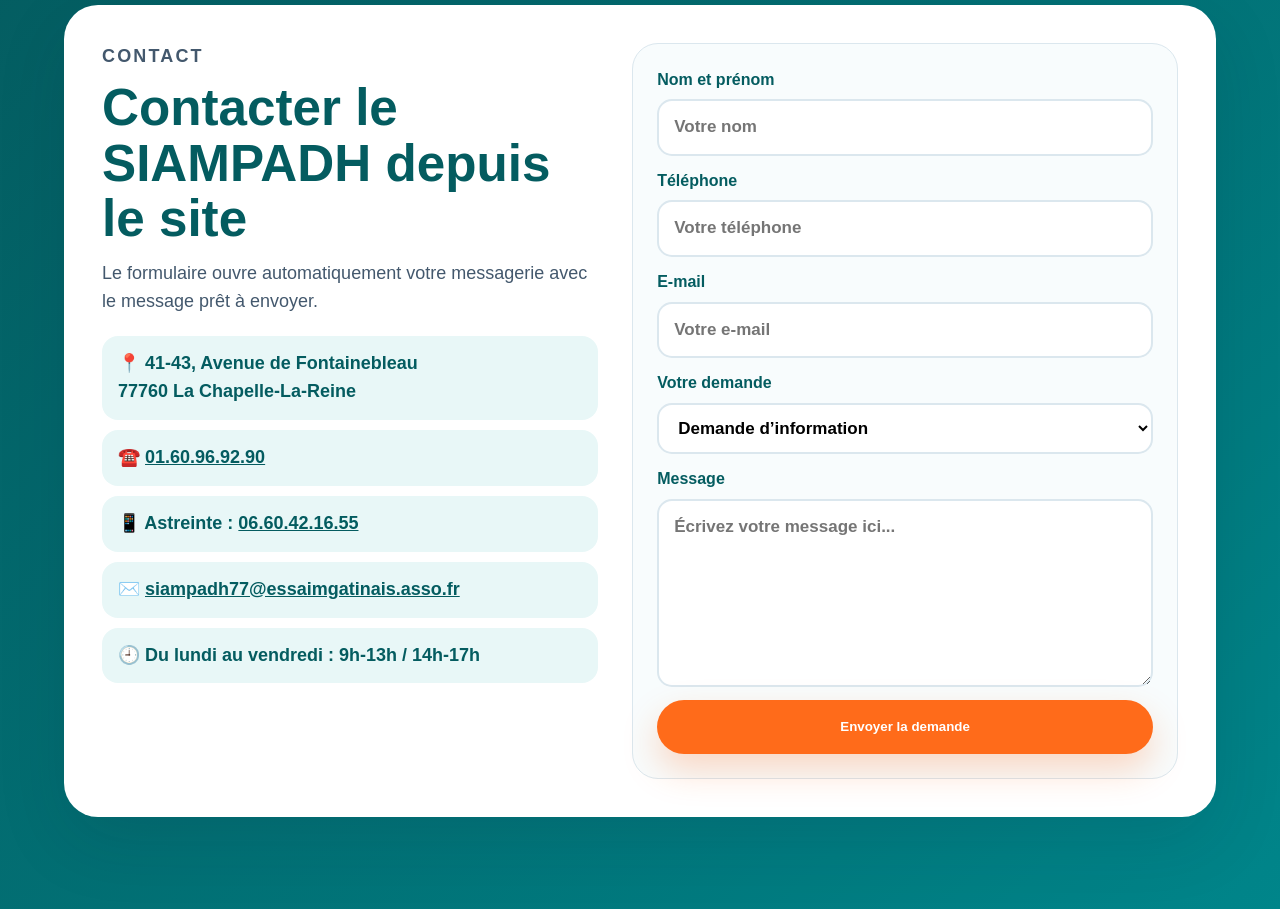
==== commit abceae0e: "Add files via upload" ====
--- a/index.html
+++ b/index.html
@@ -16,6 +16,7 @@
       <a href="#services">Nos services</a>
       <a href="#equipe">Équipe</a>
       <a href="#aide-domicile">Aide à domicile</a>
+      <a href="#portage">Portage de repas</a>
       <a href="#menus">Menus</a>
       <a href="#actualites">Actualités</a>
       <a href="#contact">Contact</a>
@@ -117,7 +118,14 @@
           <h3>Un repas livré, un lien maintenu</h3>
           <p>Le SIAMPADH propose un service de portage de repas à domicile destiné aux personnes âgées, aux personnes en situation de handicap et aux personnes rencontrant des difficultés temporaires ou durables pour préparer leurs repas.</p>
           <p>Les repas sont équilibrés, variés et peuvent être adaptés selon les besoins : multi-choix, diabétique, sans sel ou diabétique sans sel. Chaque livraison est aussi un moment d’échange, de vigilance et de lien social.</p>
-          <a class="mini-btn dark" href="#menus">Voir les menus disponibles</a>
+          <div class="portage-actions">
+            <button class="mini-btn dark" id="openFlyerPortage" type="button">Voir le flyer du portage de repas</button>
+            <a class="mini-btn" href="#menus">Voir les menus disponibles</a>
+          </div>
+          <button class="flyer-preview" id="openFlyerPortagePreview" type="button" aria-label="Afficher le flyer du portage de repas">
+            <img src="assets/images/flyer-portage-repas.png" alt="Flyer portage de repas à domicile SIAMPADH">
+            <span>Cliquer pour agrandir le flyer</span>
+          </button>
         </div>
       </div>
     </section>
@@ -195,6 +203,16 @@
     </div>
   </div>
 
+
+  <div class="flyer-modal" id="flyerPortageModal" aria-hidden="true" role="dialog" aria-modal="true" aria-labelledby="flyerPortageTitle">
+    <div class="flyer-backdrop" data-close-flyer></div>
+    <div class="flyer-window">
+      <button class="flyer-close" type="button" data-close-flyer aria-label="Fermer">×</button>
+      <h2 id="flyerPortageTitle">Flyer portage de repas</h2>
+      <img src="assets/images/flyer-portage-repas.png" alt="Flyer portage de repas à domicile SIAMPADH">
+    </div>
+  </div>
+
   <script src="menu-week-data.js"></script>
   <script src="equipe-data.js"></script>
   <script src="actualites-data.js"></script>
--- a/style.css
+++ b/style.css
@@ -150,3 +150,17 @@
 .team-zone.livreur .team-person{border-color:var(--teal);background:linear-gradient(180deg,#fff,#f7ffff)}
 .team-zone.livreur .avatar{background:var(--teal)}
 @media(max-width:900px){.portage-highlight{grid-template-columns:1fr;padding:18px}.portage-highlight img{height:250px}.three-cards{grid-template-columns:1fr}.topbar{align-items:flex-start}.brand img{height:48px}}
+
+/* AJOUT : flyer cliquable dans la partie Portage de repas */
+.portage-actions{display:flex;gap:12px;flex-wrap:wrap;margin:18px 0}
+.flyer-preview{width:100%;margin-top:18px;border:2px solid var(--line);border-radius:24px;background:#fff;overflow:hidden;cursor:pointer;box-shadow:0 14px 34px rgba(16,32,51,.10);padding:0;text-align:center}
+.flyer-preview img{width:100%;max-height:360px;object-fit:contain;display:block;background:#f7fbfc}
+.flyer-preview span{display:block;padding:12px 14px;font-weight:900;color:var(--teal-dark);background:var(--teal-soft)}
+.flyer-modal{position:fixed;inset:0;z-index:300;display:none;align-items:center;justify-content:center;padding:18px}
+.flyer-modal.open{display:flex}
+.flyer-backdrop{position:absolute;inset:0;background:rgba(8,23,36,.78);backdrop-filter:blur(6px)}
+.flyer-window{position:relative;z-index:1;width:min(980px,96vw);max-height:94vh;overflow:auto;background:white;border-radius:28px;padding:18px;box-shadow:0 35px 90px rgba(0,0,0,.38)}
+.flyer-window h2{text-align:center;font-size:clamp(24px,4vw,40px);margin:8px 54px 16px;color:var(--teal-dark)}
+.flyer-window img{width:100%;height:auto;display:block;border-radius:18px;border:1px solid var(--line)}
+.flyer-close{position:absolute;right:16px;top:16px;width:46px;height:46px;border:0;border-radius:999px;background:var(--orange);color:white;font-size:34px;font-weight:900;line-height:1;cursor:pointer}
+@media(max-width:850px){.portage-actions{display:grid;grid-template-columns:1fr}.flyer-preview img{max-height:300px}.flyer-window{padding:12px;border-radius:22px}.flyer-close{right:10px;top:10px}.flyer-window h2{text-align:left;margin:8px 54px 12px 4px}}
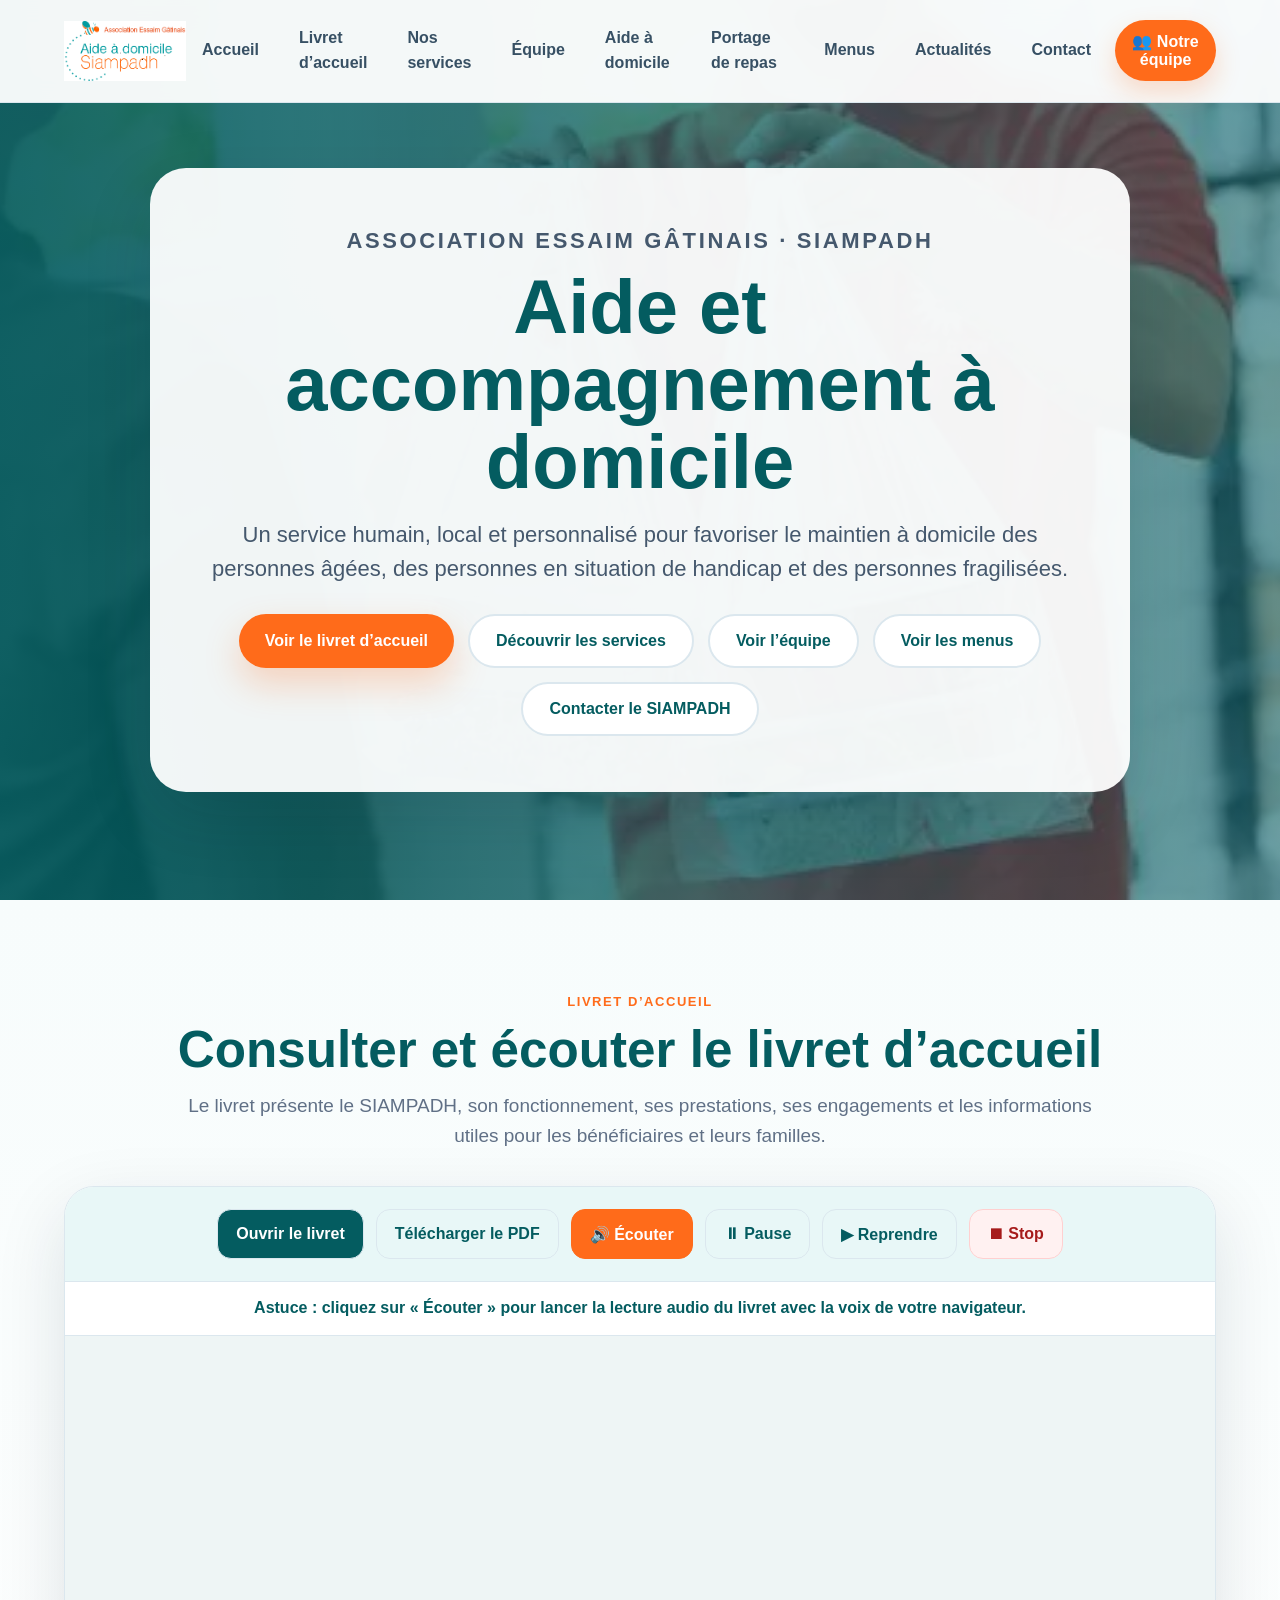
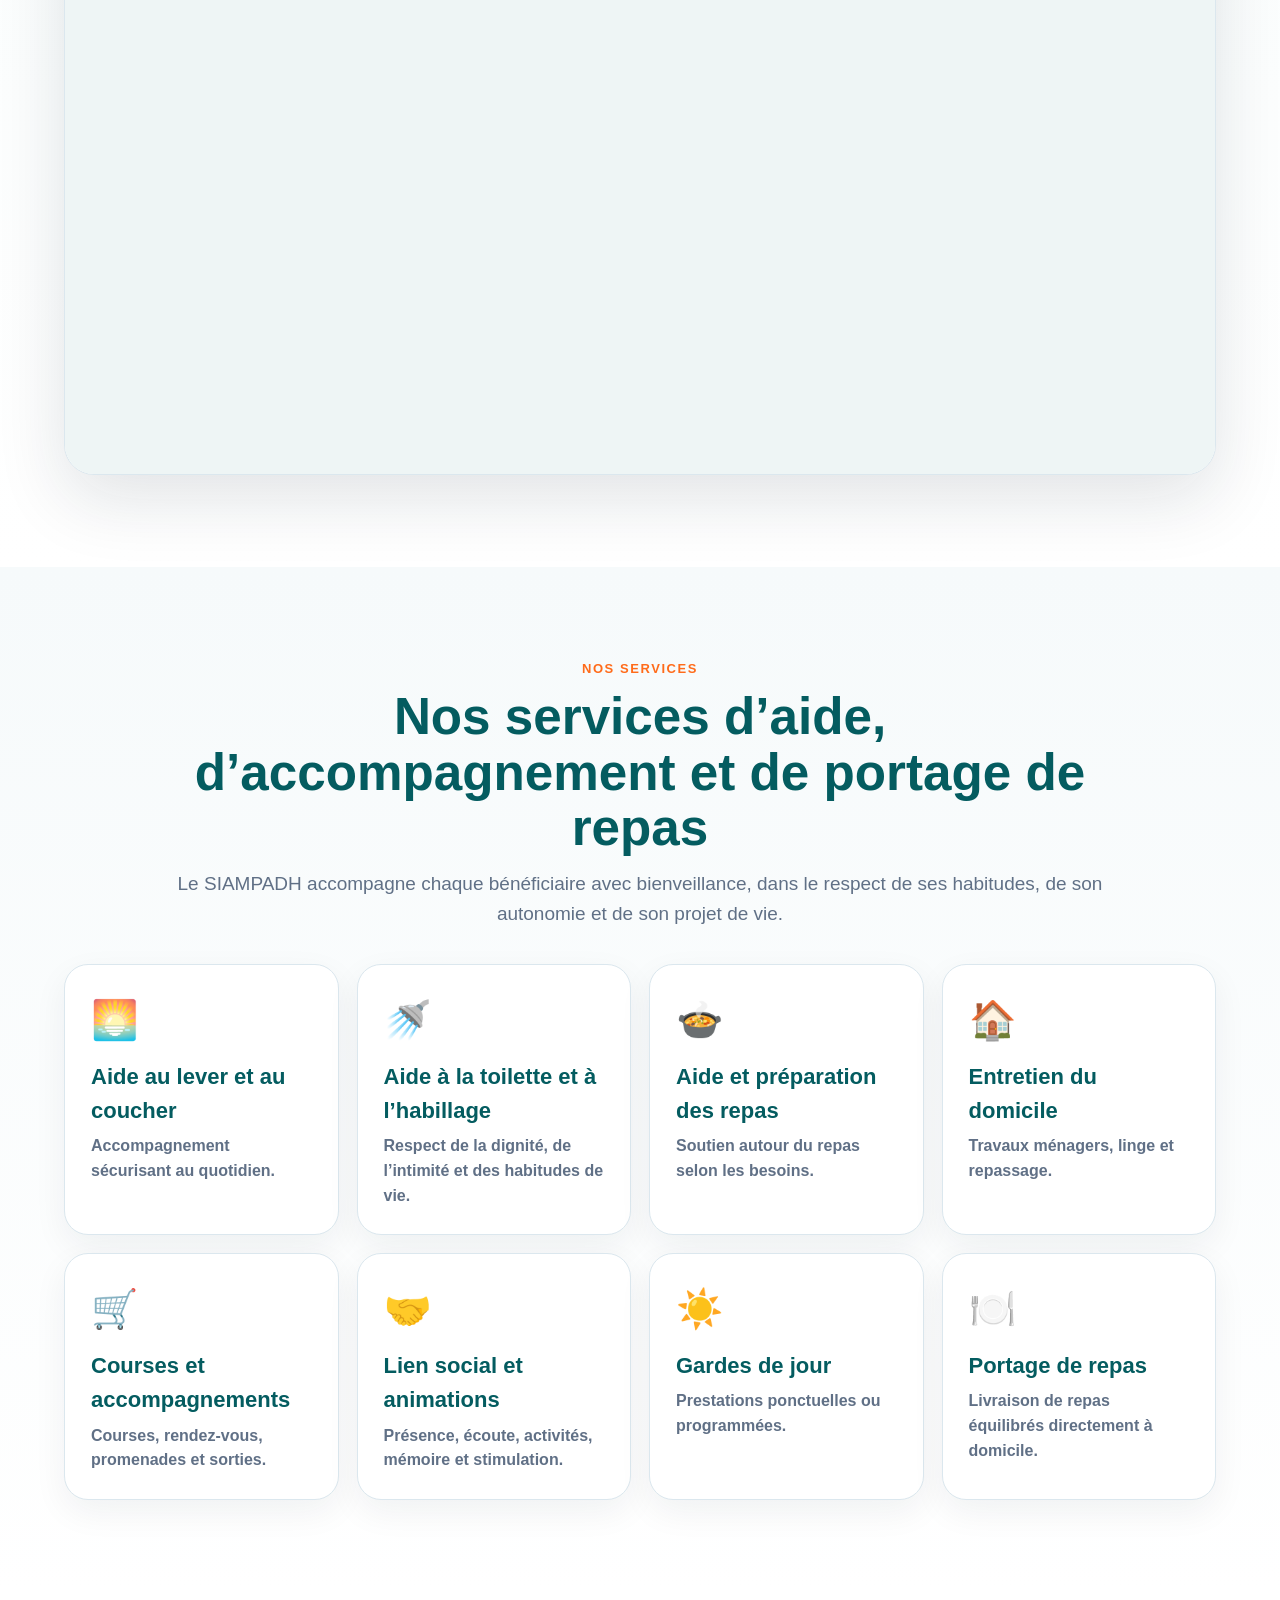
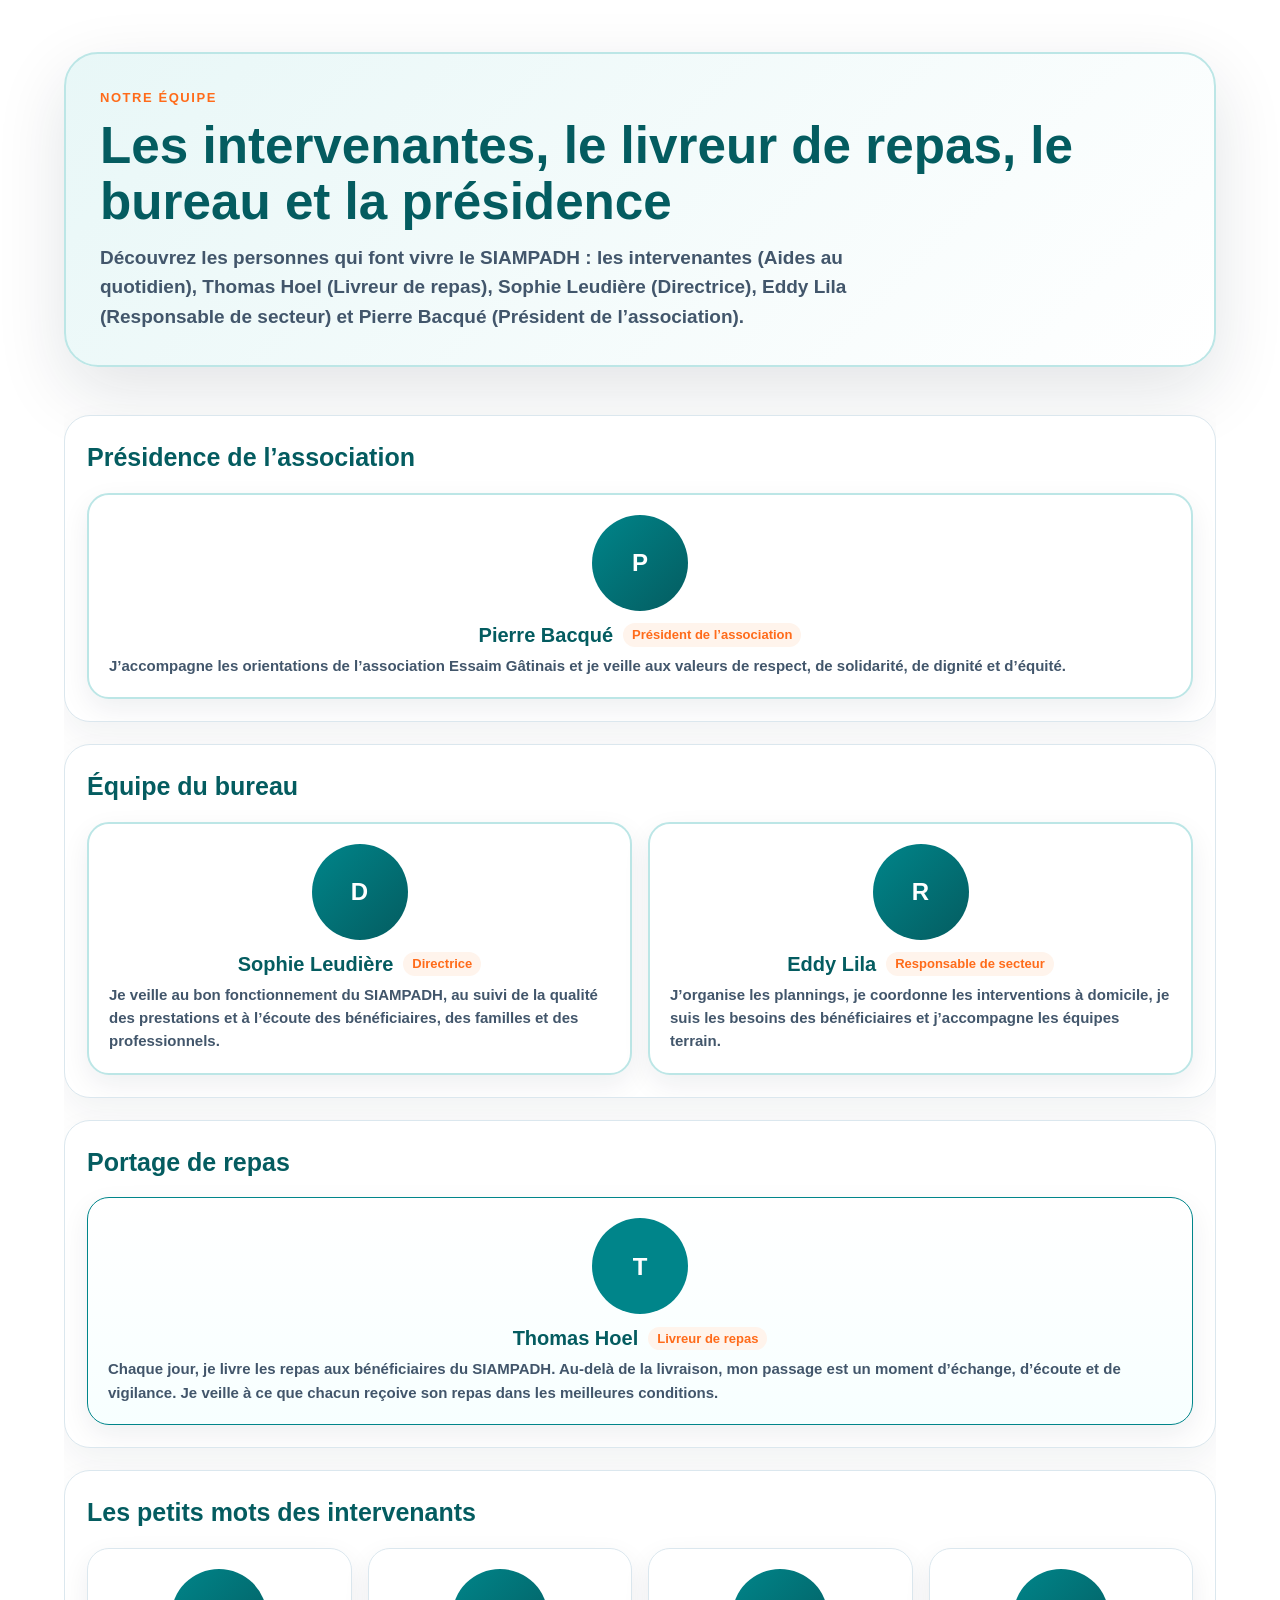
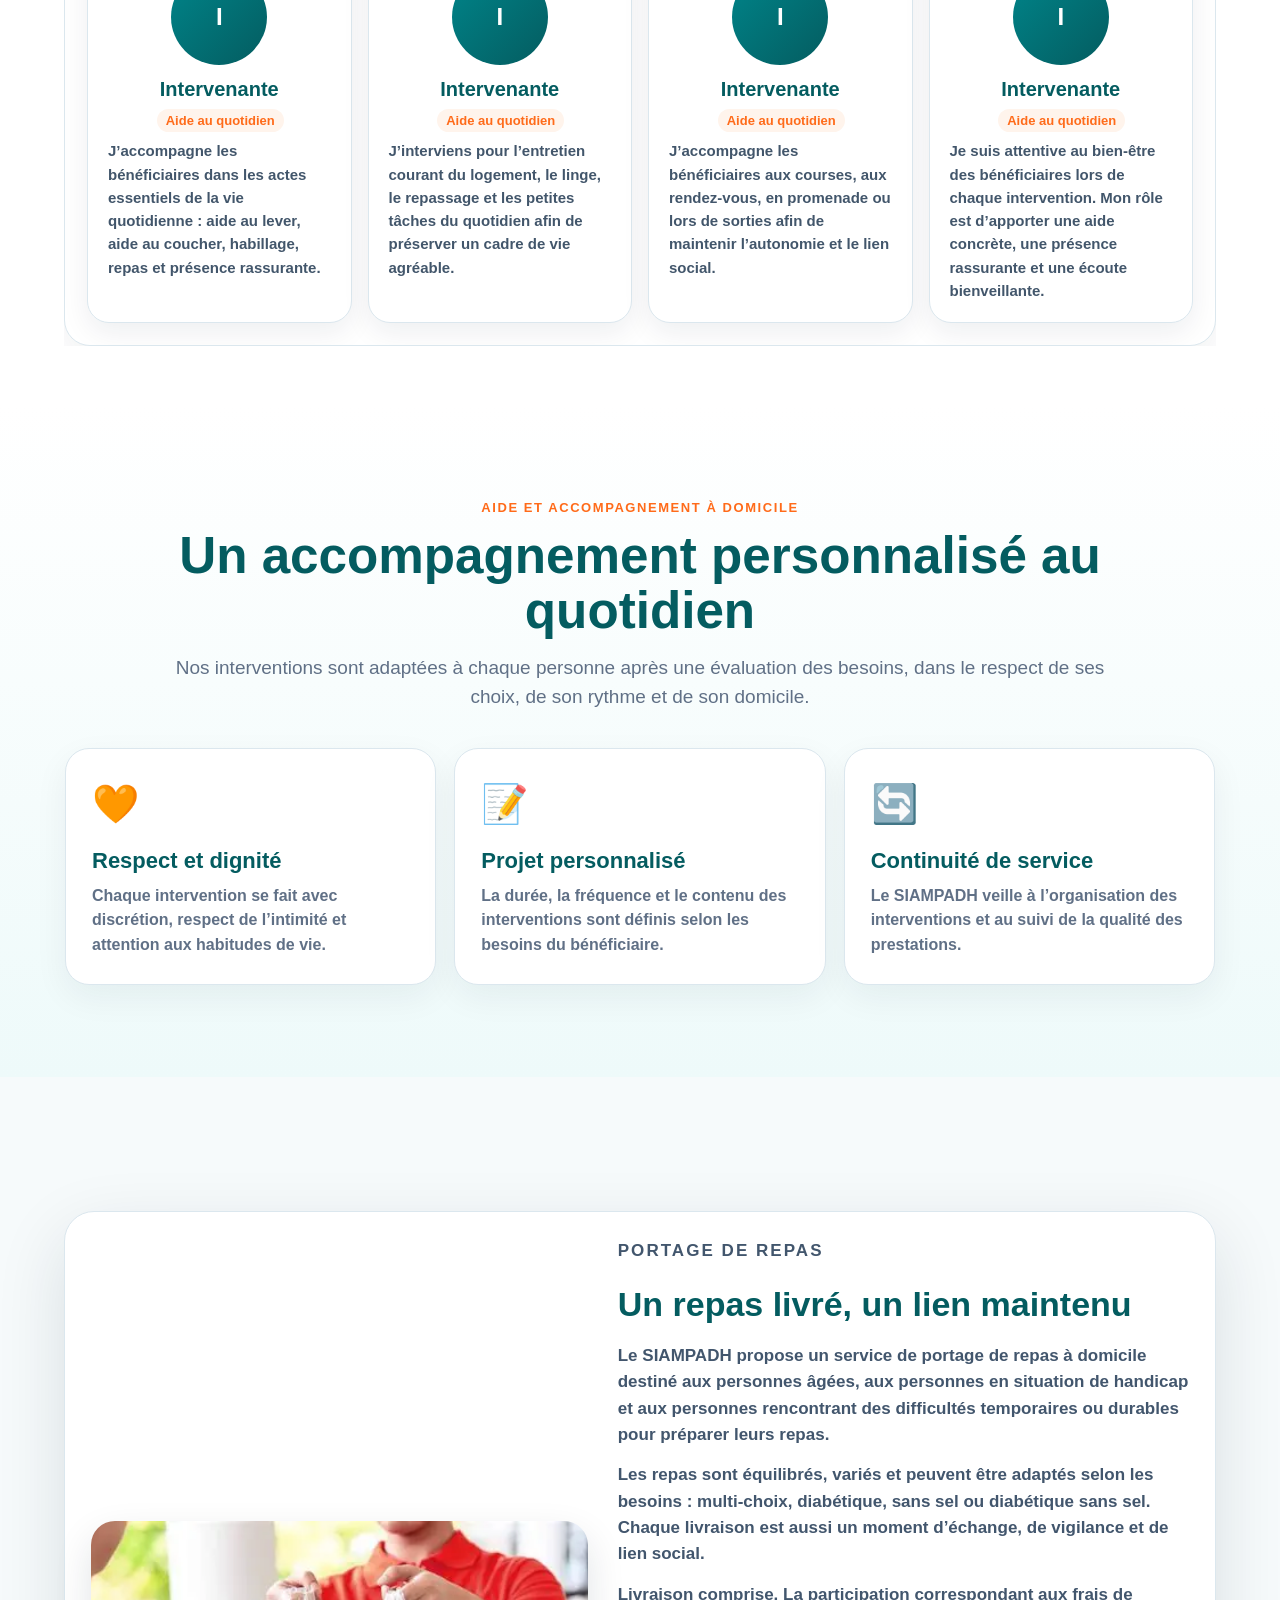
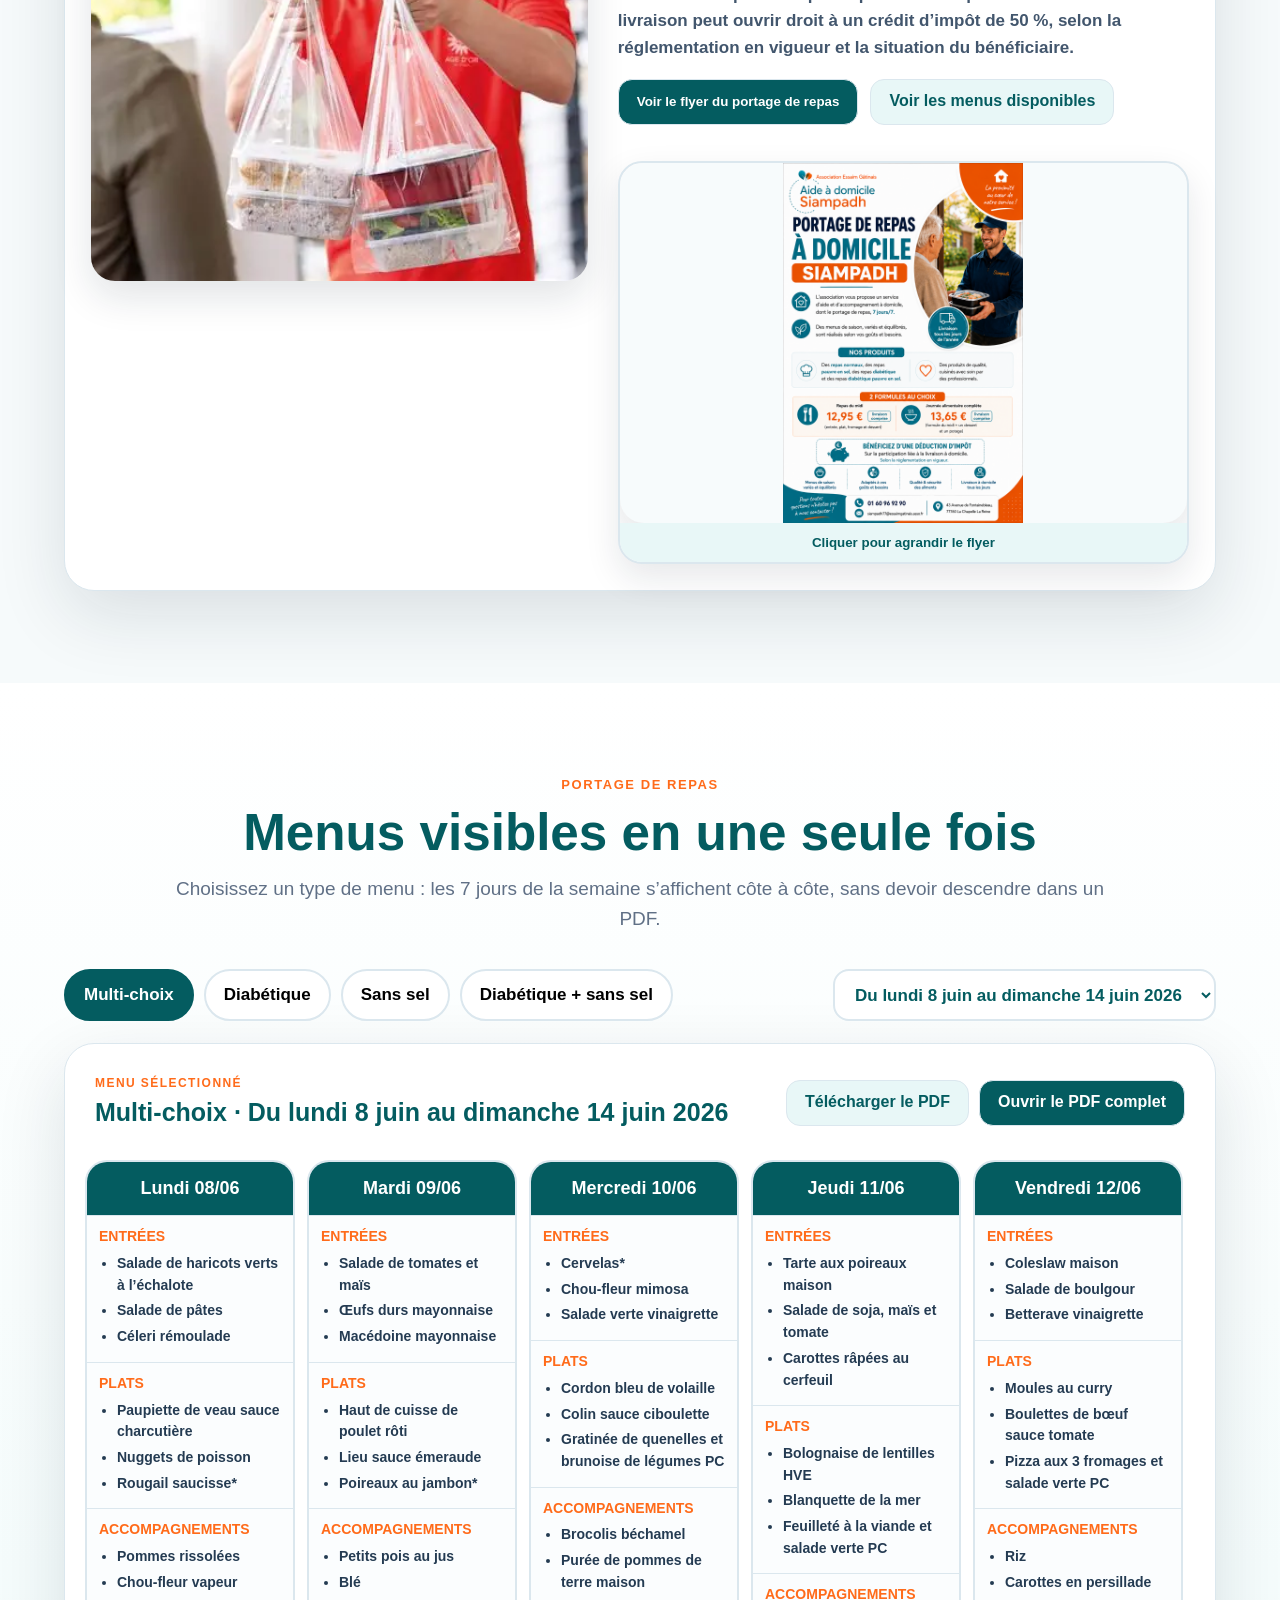
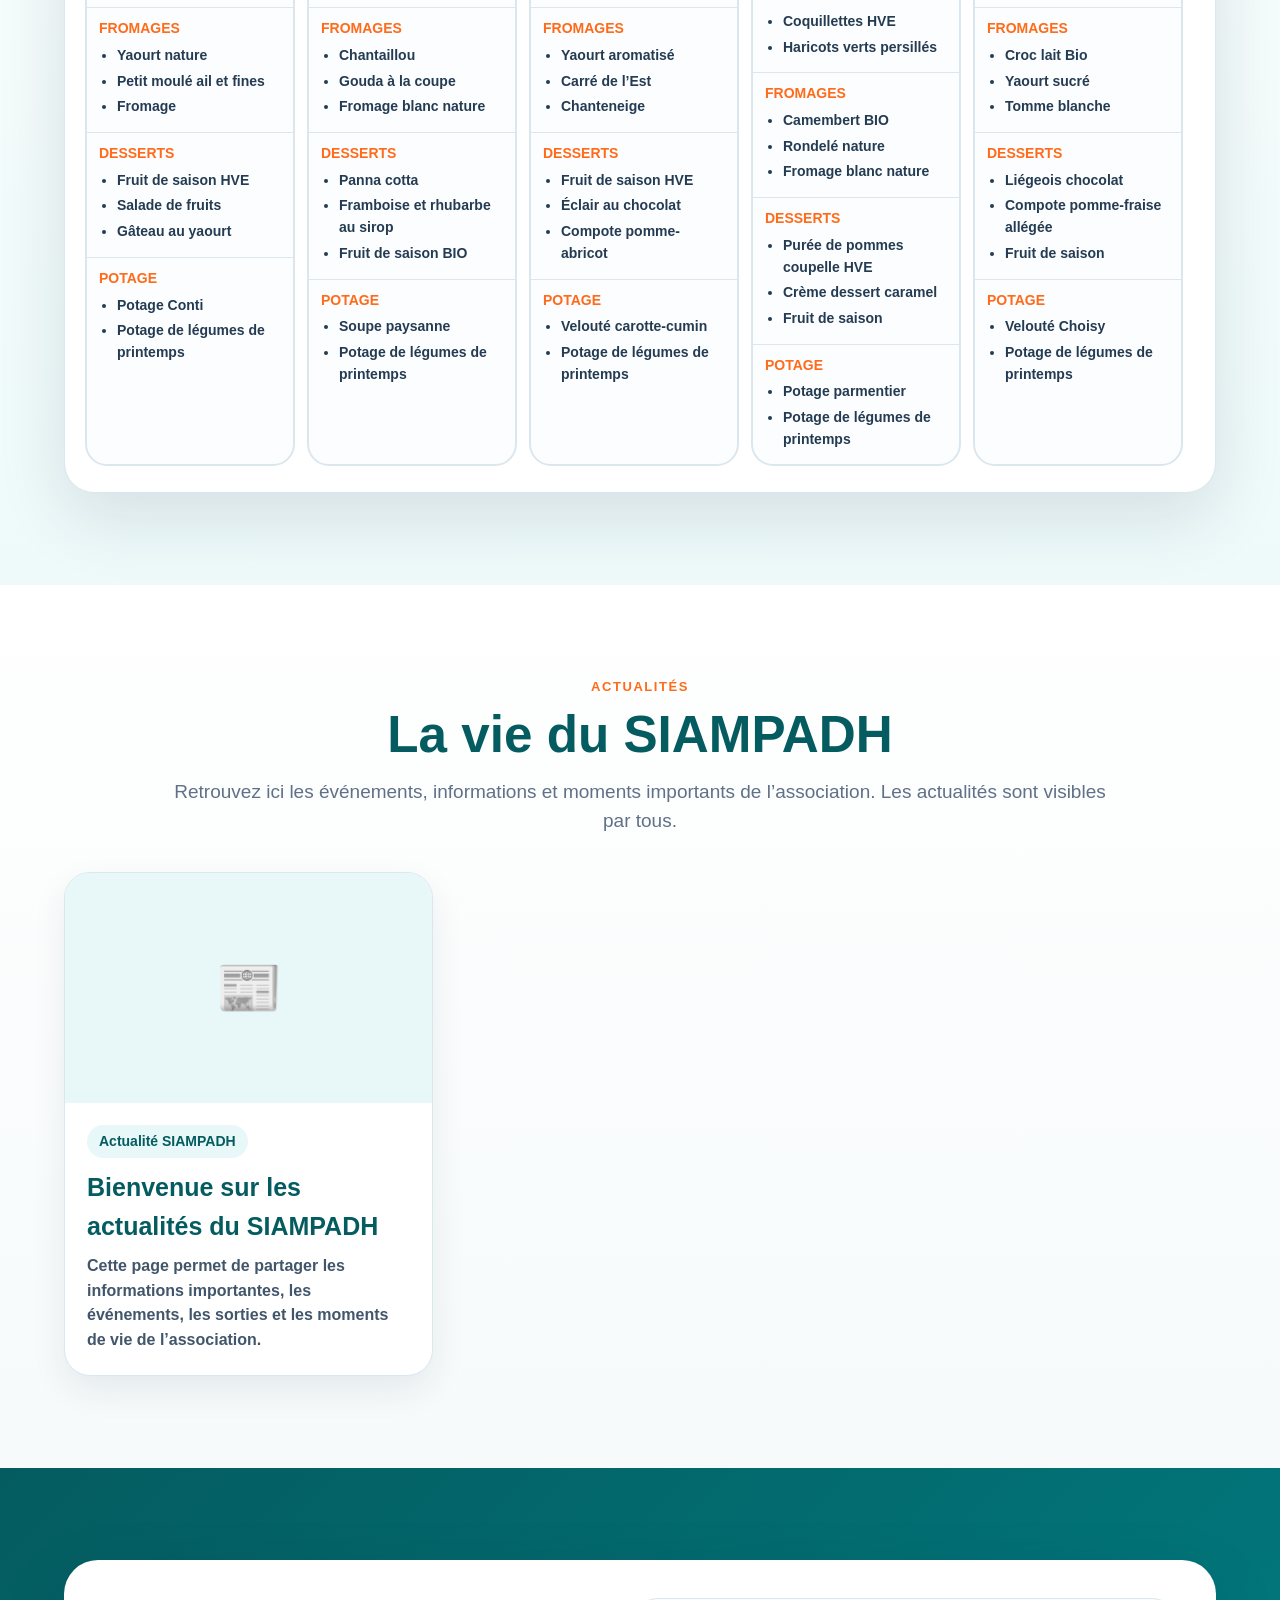
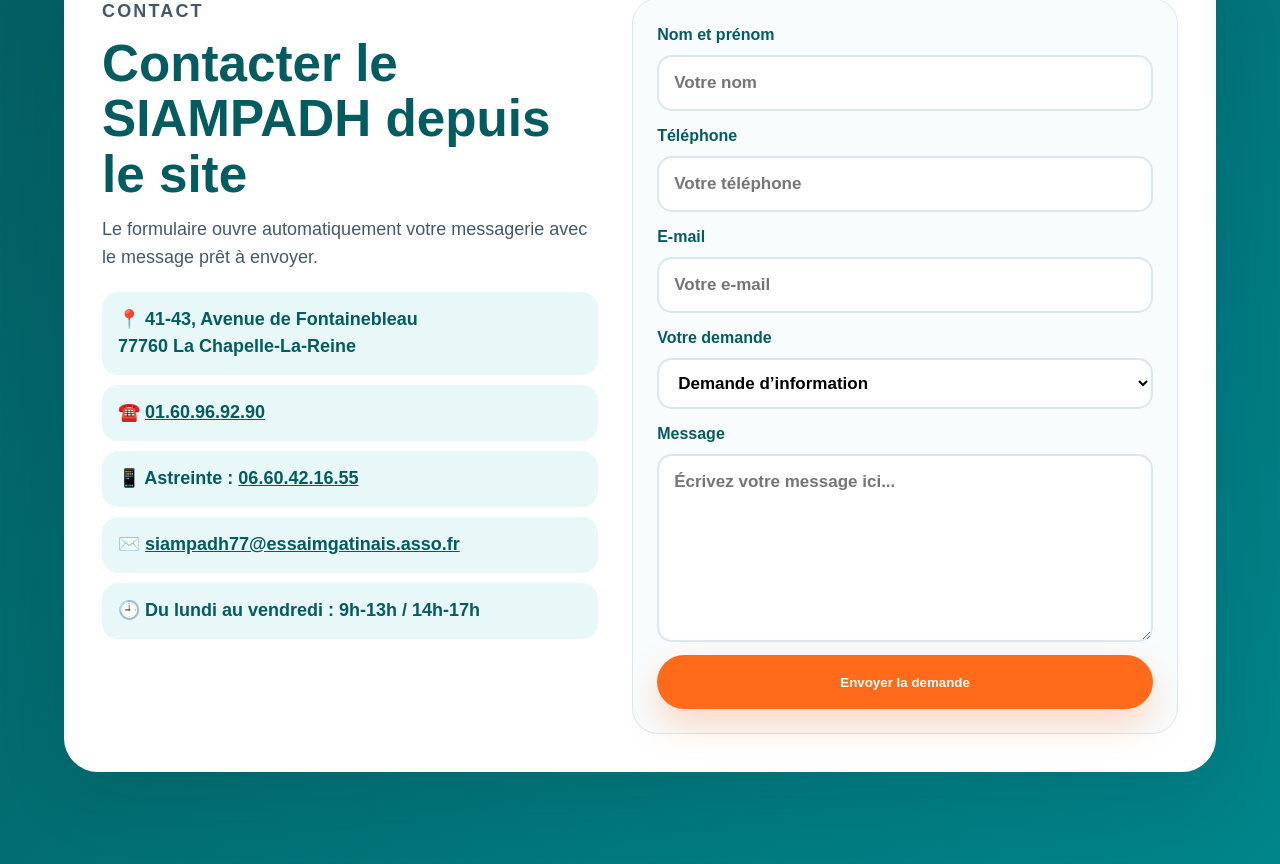
==== commit 3a29a187: "Add files via upload" ====
--- a/index.html
+++ b/index.html
@@ -89,7 +89,7 @@
         <div>
           <p class="eyebrow">Notre équipe</p>
           <h2>Les intervenantes, le livreur de repas, le bureau et la présidence</h2>
-          <p>Découvrez les personnes qui font vivre le SIAMPADH : les 4 intervenantes, notre livreur de repas, Sophie Leudière, Eddy Lila et Pierre Bacqué.</p>
+          <p>Découvrez les personnes qui font vivre le SIAMPADH : les intervenantes (Aides au quotidien), Thomas Hoel (Livreur de repas), Sophie Leudière (Directrice), Eddy Lila (Responsable de secteur) et Pierre Bacqué (Président de l’association).</p>
         </div>
       </div>
       <div class="team-public-page" id="teamInlinePublic" aria-label="Présentation visible de l’équipe"></div>
@@ -118,6 +118,7 @@
           <h3>Un repas livré, un lien maintenu</h3>
           <p>Le SIAMPADH propose un service de portage de repas à domicile destiné aux personnes âgées, aux personnes en situation de handicap et aux personnes rencontrant des difficultés temporaires ou durables pour préparer leurs repas.</p>
           <p>Les repas sont équilibrés, variés et peuvent être adaptés selon les besoins : multi-choix, diabétique, sans sel ou diabétique sans sel. Chaque livraison est aussi un moment d’échange, de vigilance et de lien social.</p>
+          <p><strong>Livraison comprise.</strong> La participation correspondant aux frais de livraison peut ouvrir droit à un crédit d’impôt de 50 %, selon la réglementation en vigueur et la situation du bénéficiaire.</p>
           <div class="portage-actions">
             <button class="mini-btn dark" id="openFlyerPortage" type="button">Voir le flyer du portage de repas</button>
             <a class="mini-btn" href="#menus">Voir les menus disponibles</a>
--- a/style.css
+++ b/style.css
@@ -164,3 +164,55 @@
 .flyer-window img{width:100%;height:auto;display:block;border-radius:18px;border:1px solid var(--line)}
 .flyer-close{position:absolute;right:16px;top:16px;width:46px;height:46px;border:0;border-radius:999px;background:var(--orange);color:white;font-size:34px;font-weight:900;line-height:1;cursor:pointer}
 @media(max-width:850px){.portage-actions{display:grid;grid-template-columns:1fr}.flyer-preview img{max-height:300px}.flyer-window{padding:12px;border-radius:22px}.flyer-close{right:10px;top:10px}.flyer-window h2{text-align:left;margin:8px 54px 12px 4px}}
+
+/* Corrections SIAMPADH : fonction affichée à côté du nom */
+.team-name-line{display:flex;align-items:center;justify-content:center;gap:8px;flex-wrap:wrap}
+.team-name-line small{font-size:14px;color:var(--orange);font-weight:900;background:#fff4ec;border-radius:999px;padding:4px 9px}
+.flyer-preview img,.flyer-modal img{max-width:100%;height:auto}
+
+
+/* CORRECTIONS DEMANDÉES : équipe + flyer propre */
+.team-name-line{
+  display:flex !important;
+  align-items:center !important;
+  justify-content:center !important;
+  gap:8px !important;
+  flex-wrap:nowrap !important;
+  text-align:center !important;
+  line-height:1.2 !important;
+}
+.team-name-line span{white-space:nowrap;}
+.team-name-line small{
+  display:inline-flex !important;
+  align-items:center;
+  white-space:nowrap;
+  font-size:13px !important;
+  color:var(--orange) !important;
+  font-weight:900 !important;
+  background:#fff4ec !important;
+  border-radius:999px !important;
+  padding:4px 9px !important;
+  margin-left:2px !important;
+}
+@media(max-width:520px){
+  .team-name-line{flex-wrap:wrap !important;}
+  .team-name-line span{white-space:normal;}
+}
+.flyer-window img{background:#fff;}
+
+
+/* CORRECTION FINALE ÉQUIPE : les cartes restent dans le cadre */
+.team-public-page,
+.team-public-page *{box-sizing:border-box;}
+.team-public-page{width:100%;max-width:1250px;overflow:hidden;}
+.team-public-page .team-zone{width:100%;overflow:hidden;padding:22px;}
+.team-grid{width:100%;min-width:0;}
+.team-grid.four{grid-template-columns:repeat(4,minmax(0,1fr)) !important;}
+.team-grid.two{grid-template-columns:repeat(2,minmax(0,1fr)) !important;}
+.team-person{min-width:0;overflow-wrap:break-word;}
+.team-person p{overflow-wrap:break-word;}
+.team-name-line{flex-wrap:wrap !important;white-space:normal !important;}
+.team-name-line span{white-space:normal !important;}
+.team-name-line small{white-space:normal !important;text-align:center;}
+@media(max-width:1100px){.team-grid.four{grid-template-columns:repeat(2,minmax(0,1fr)) !important;}}
+@media(max-width:650px){.team-grid.four,.team-grid.two{grid-template-columns:1fr !important;}.team-public-page .team-zone{padding:16px;}}
